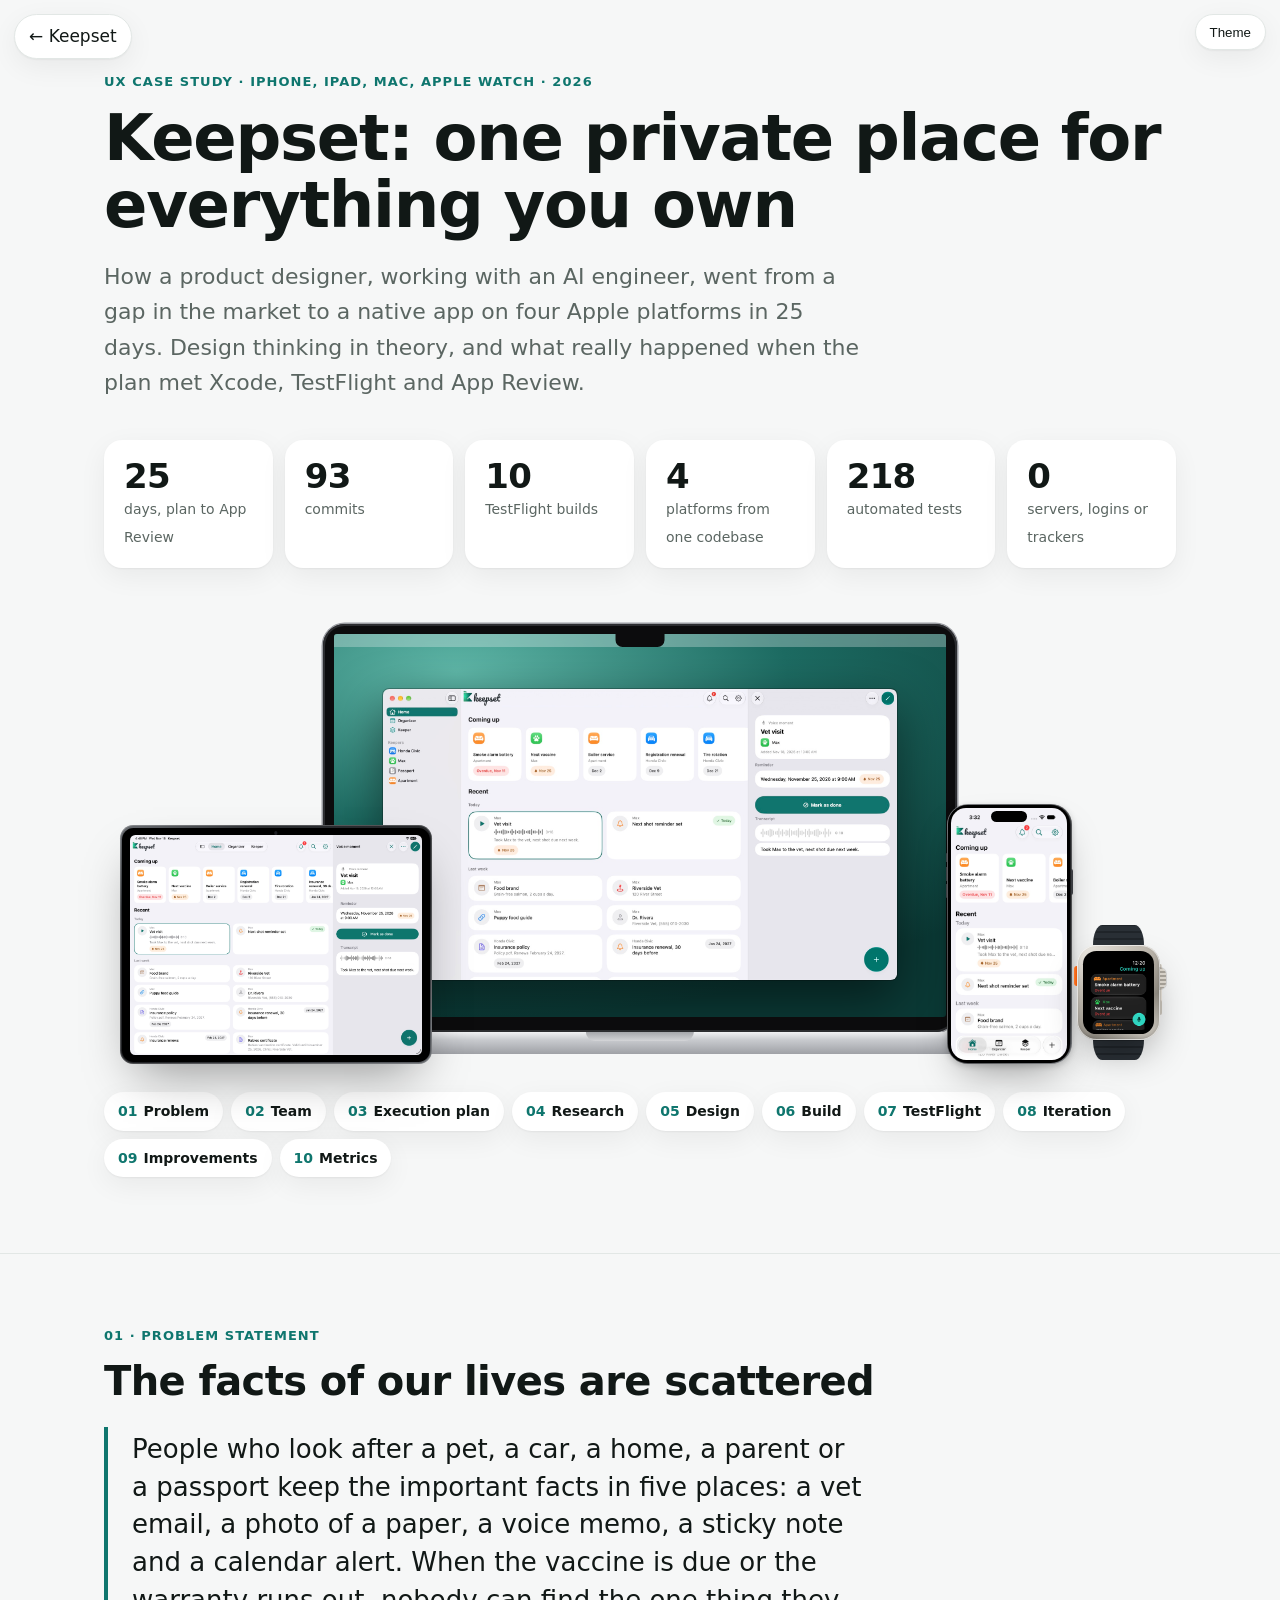
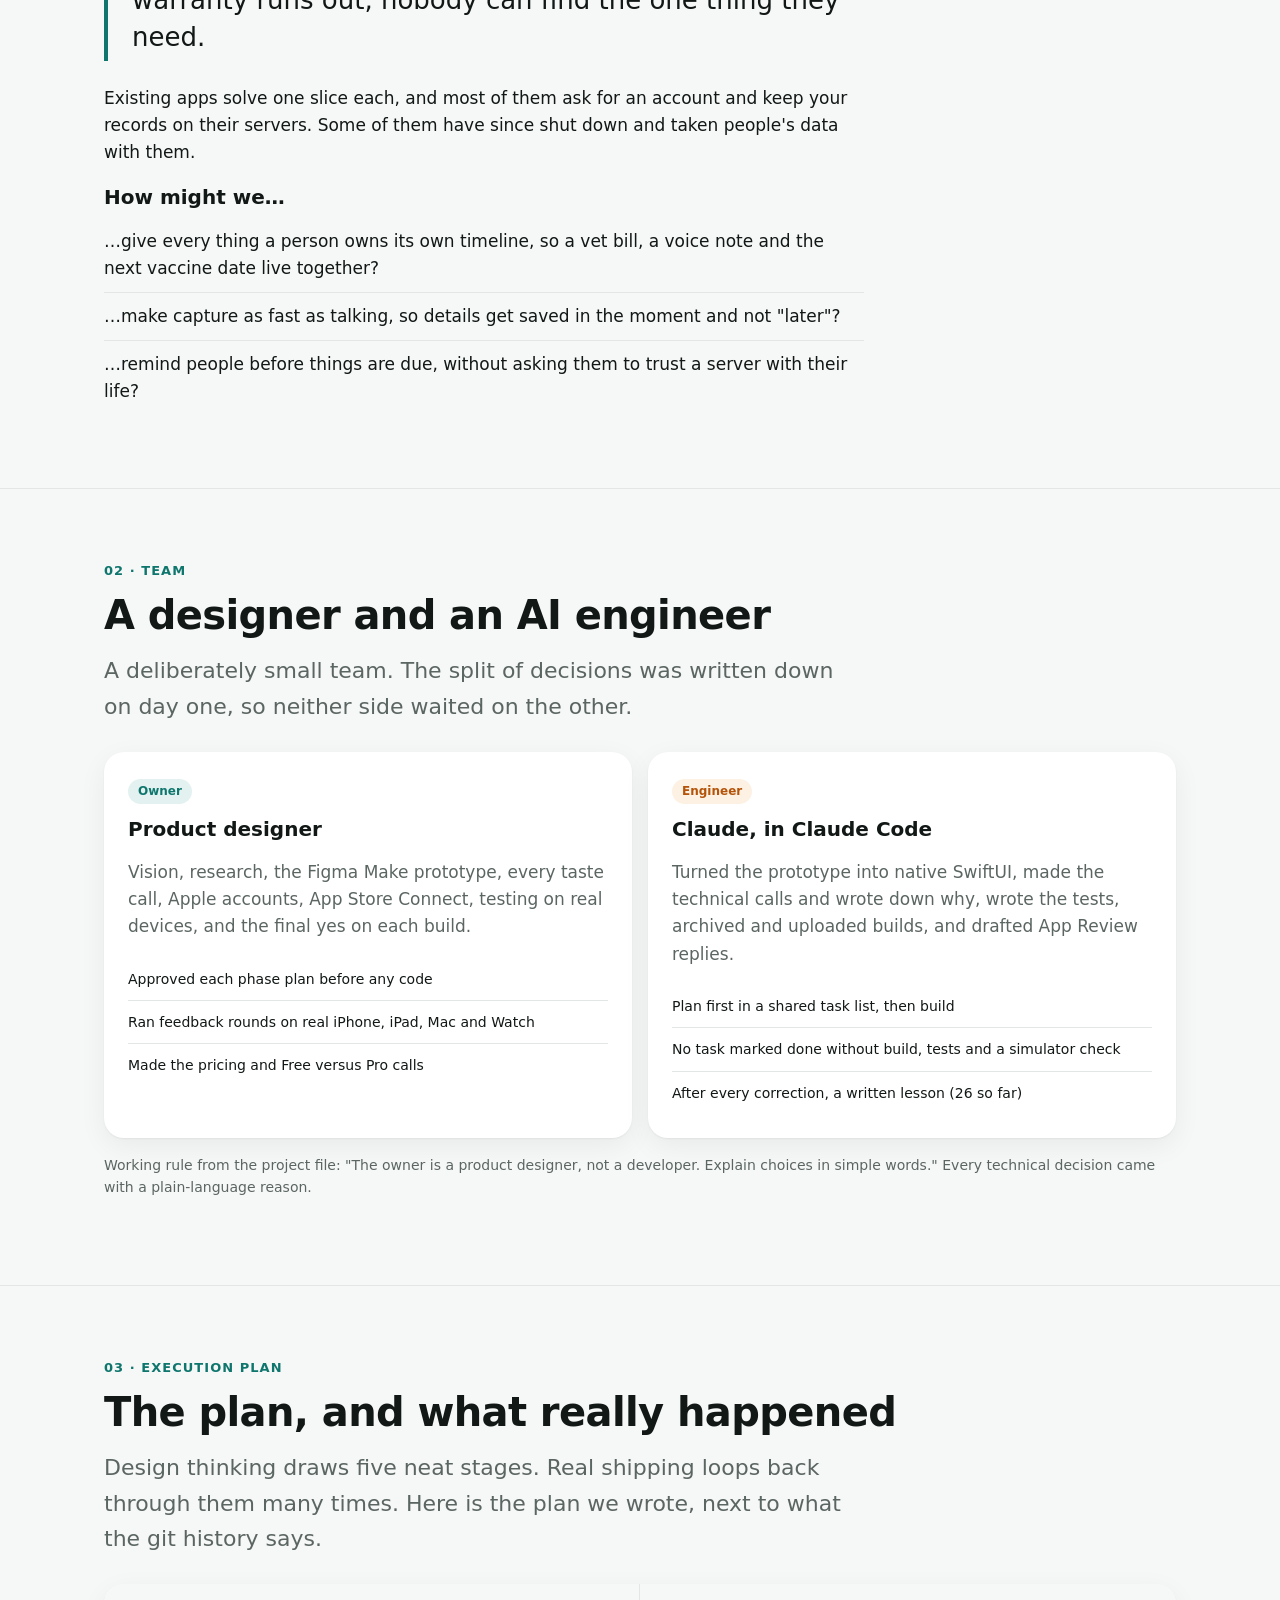
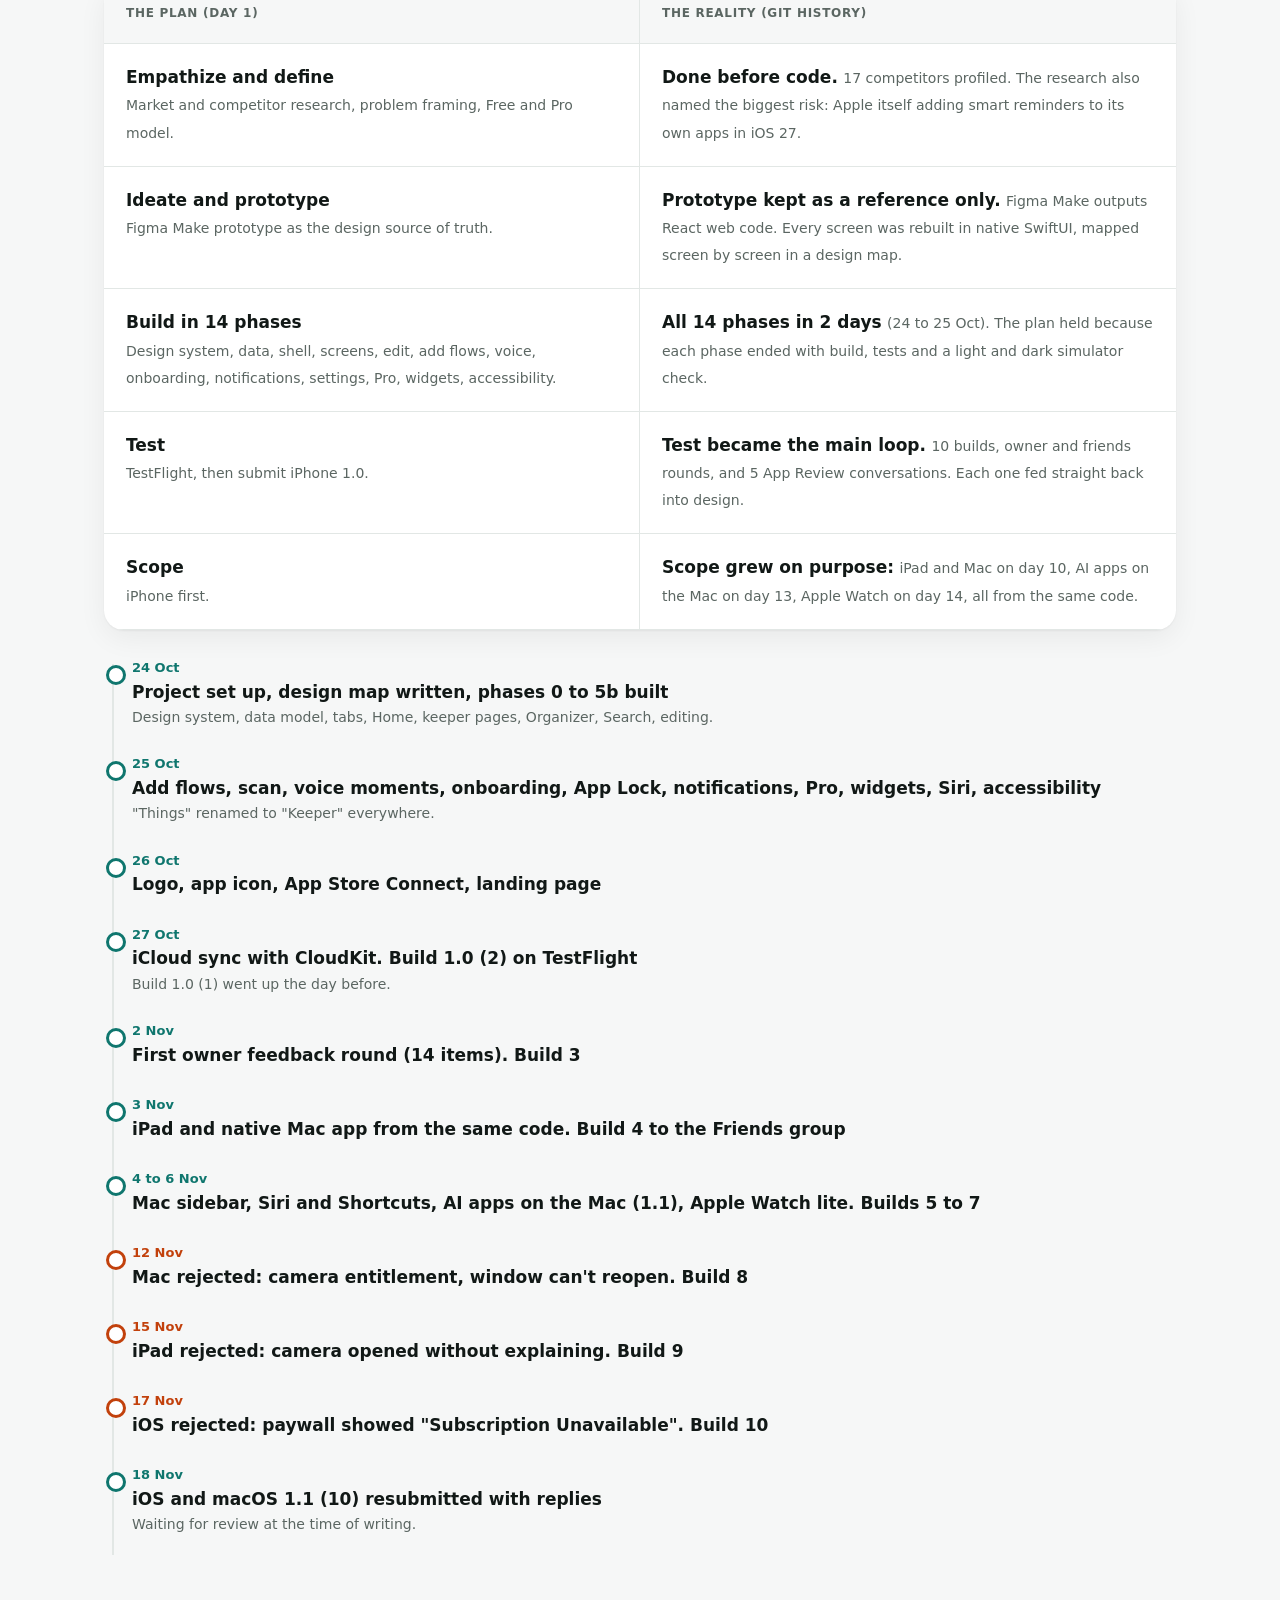
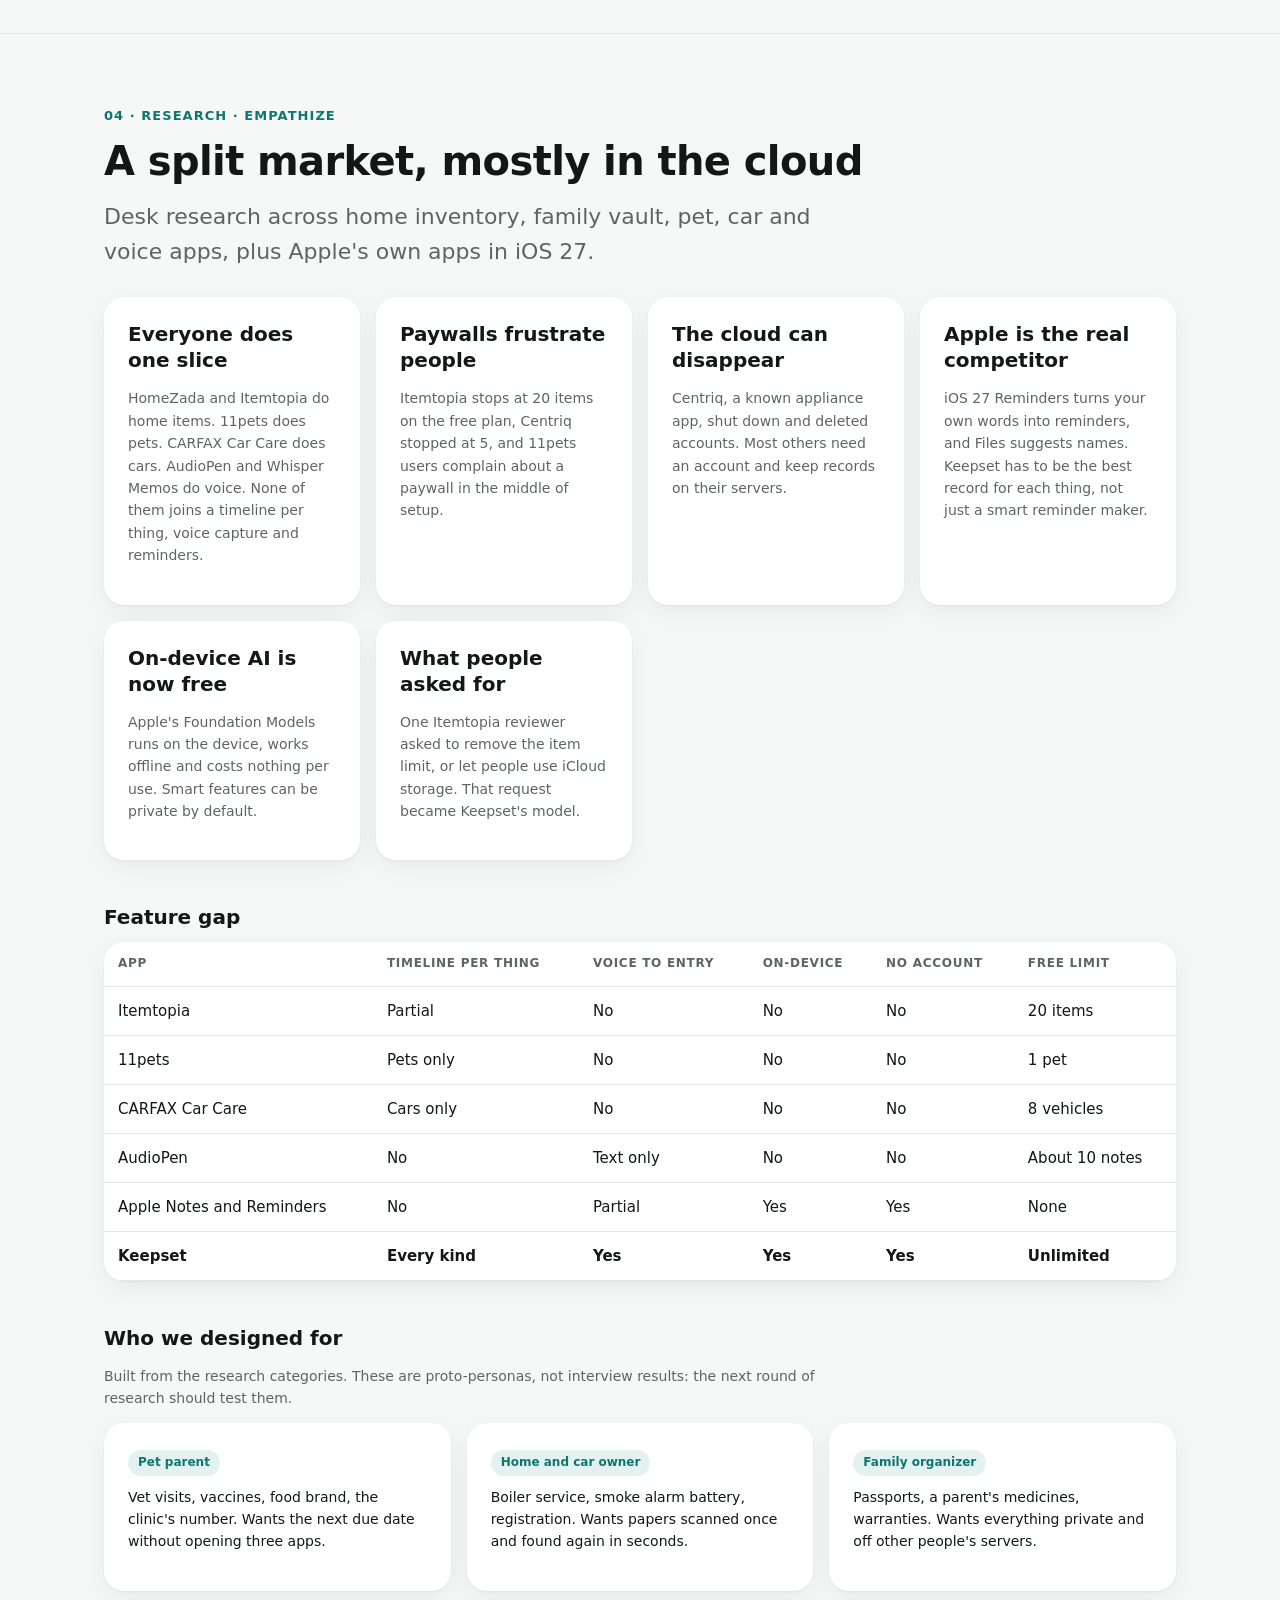
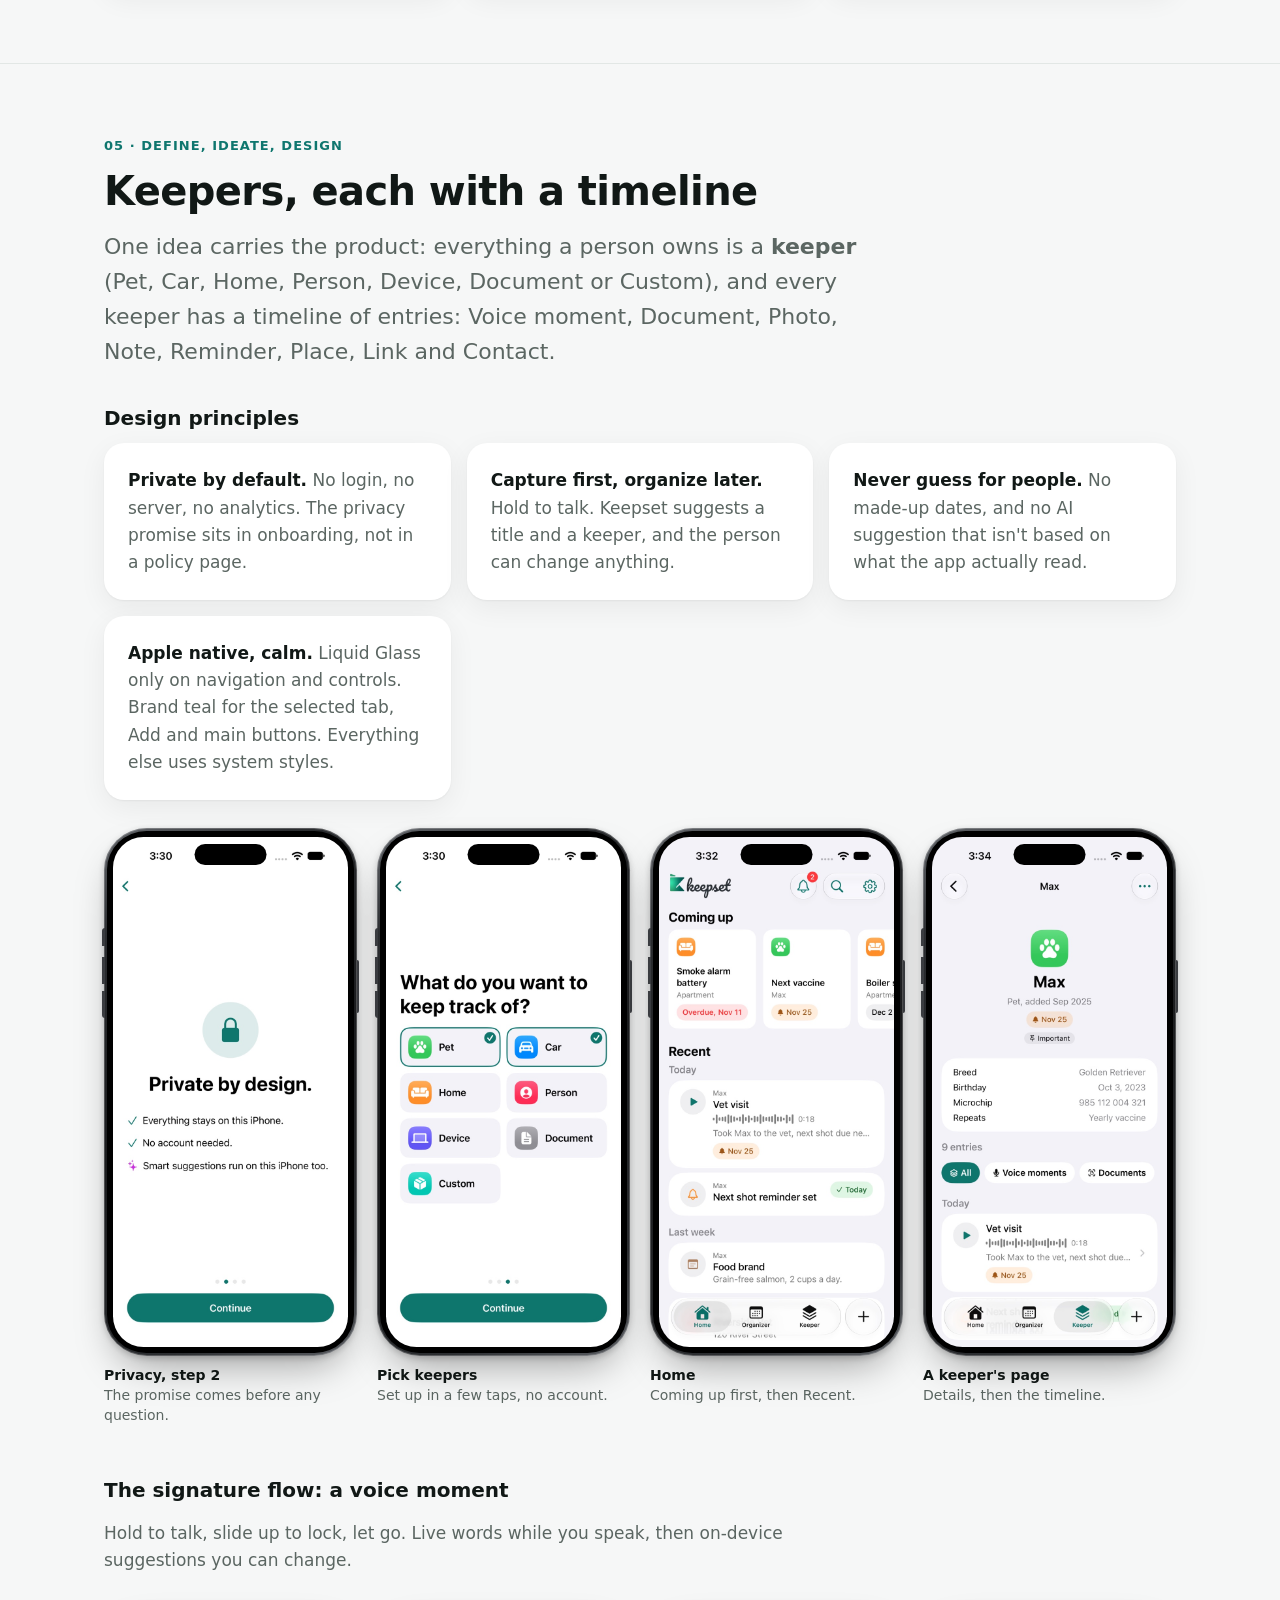
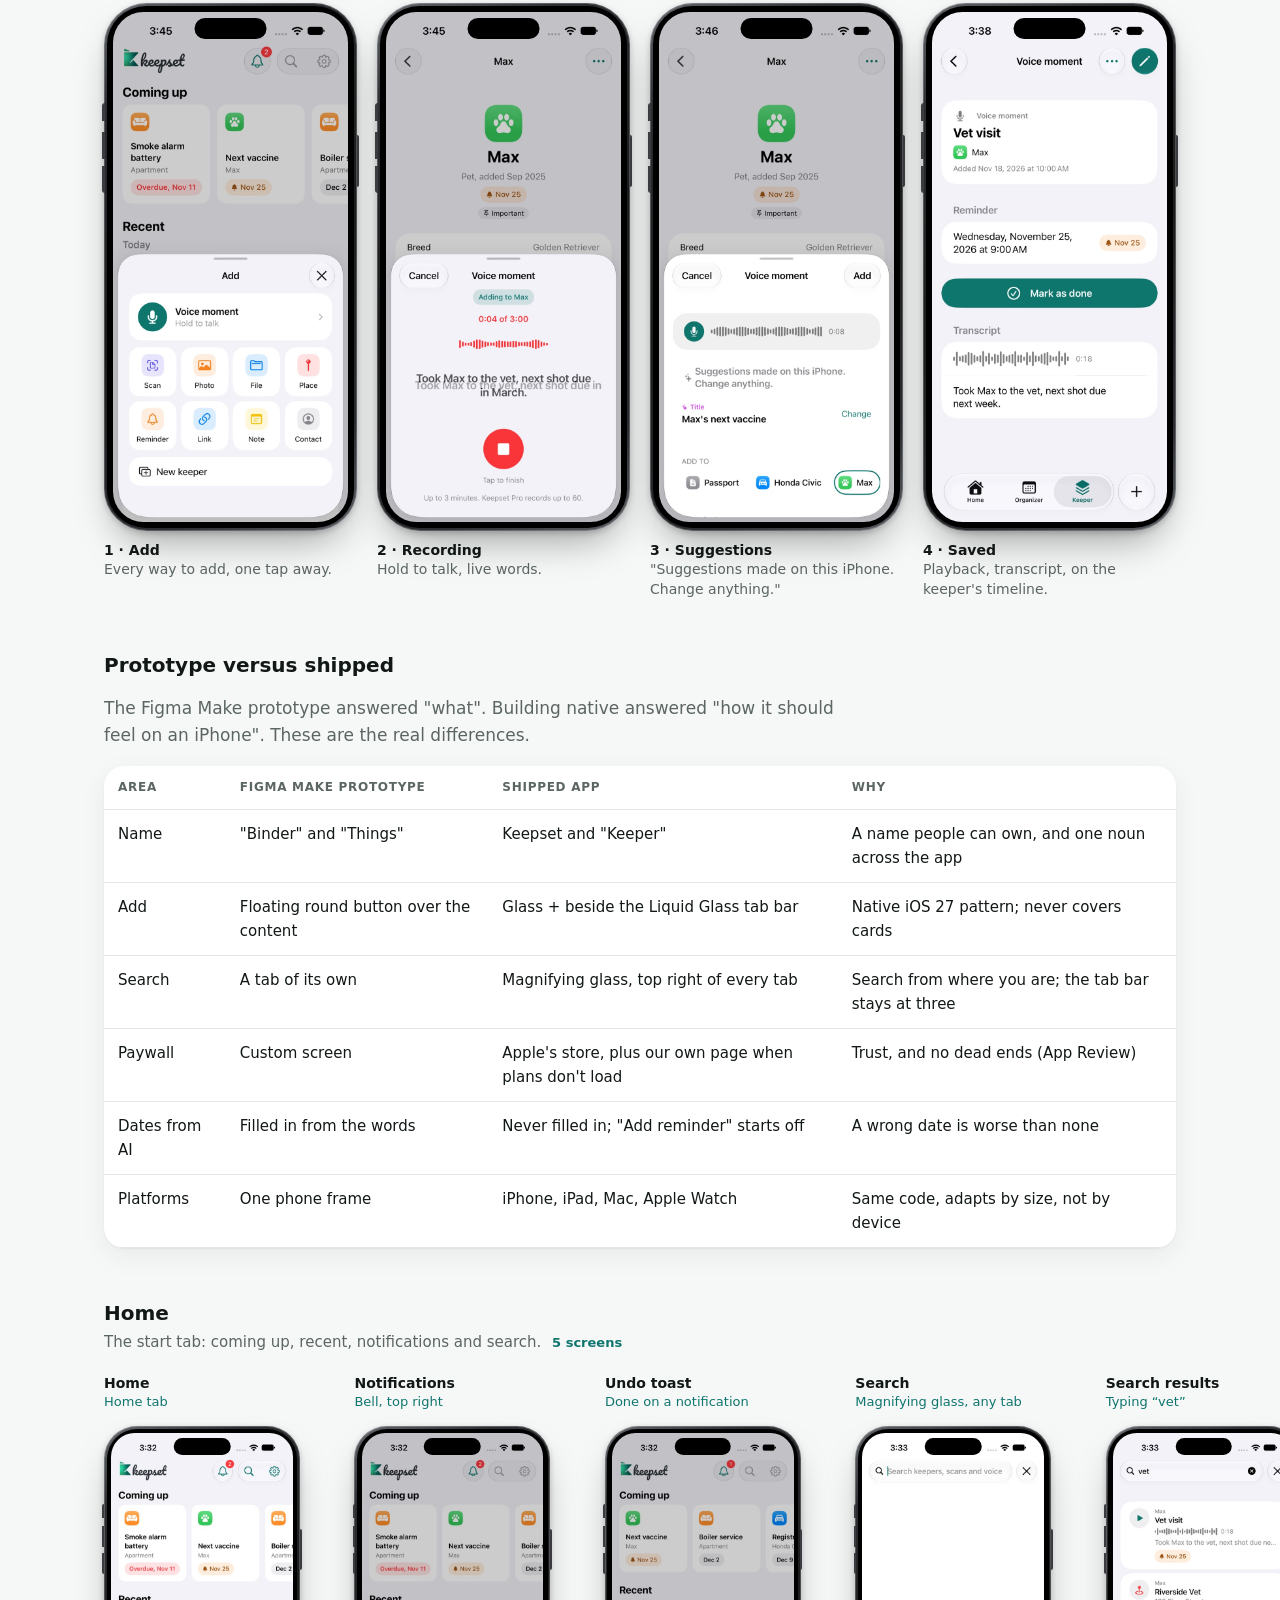
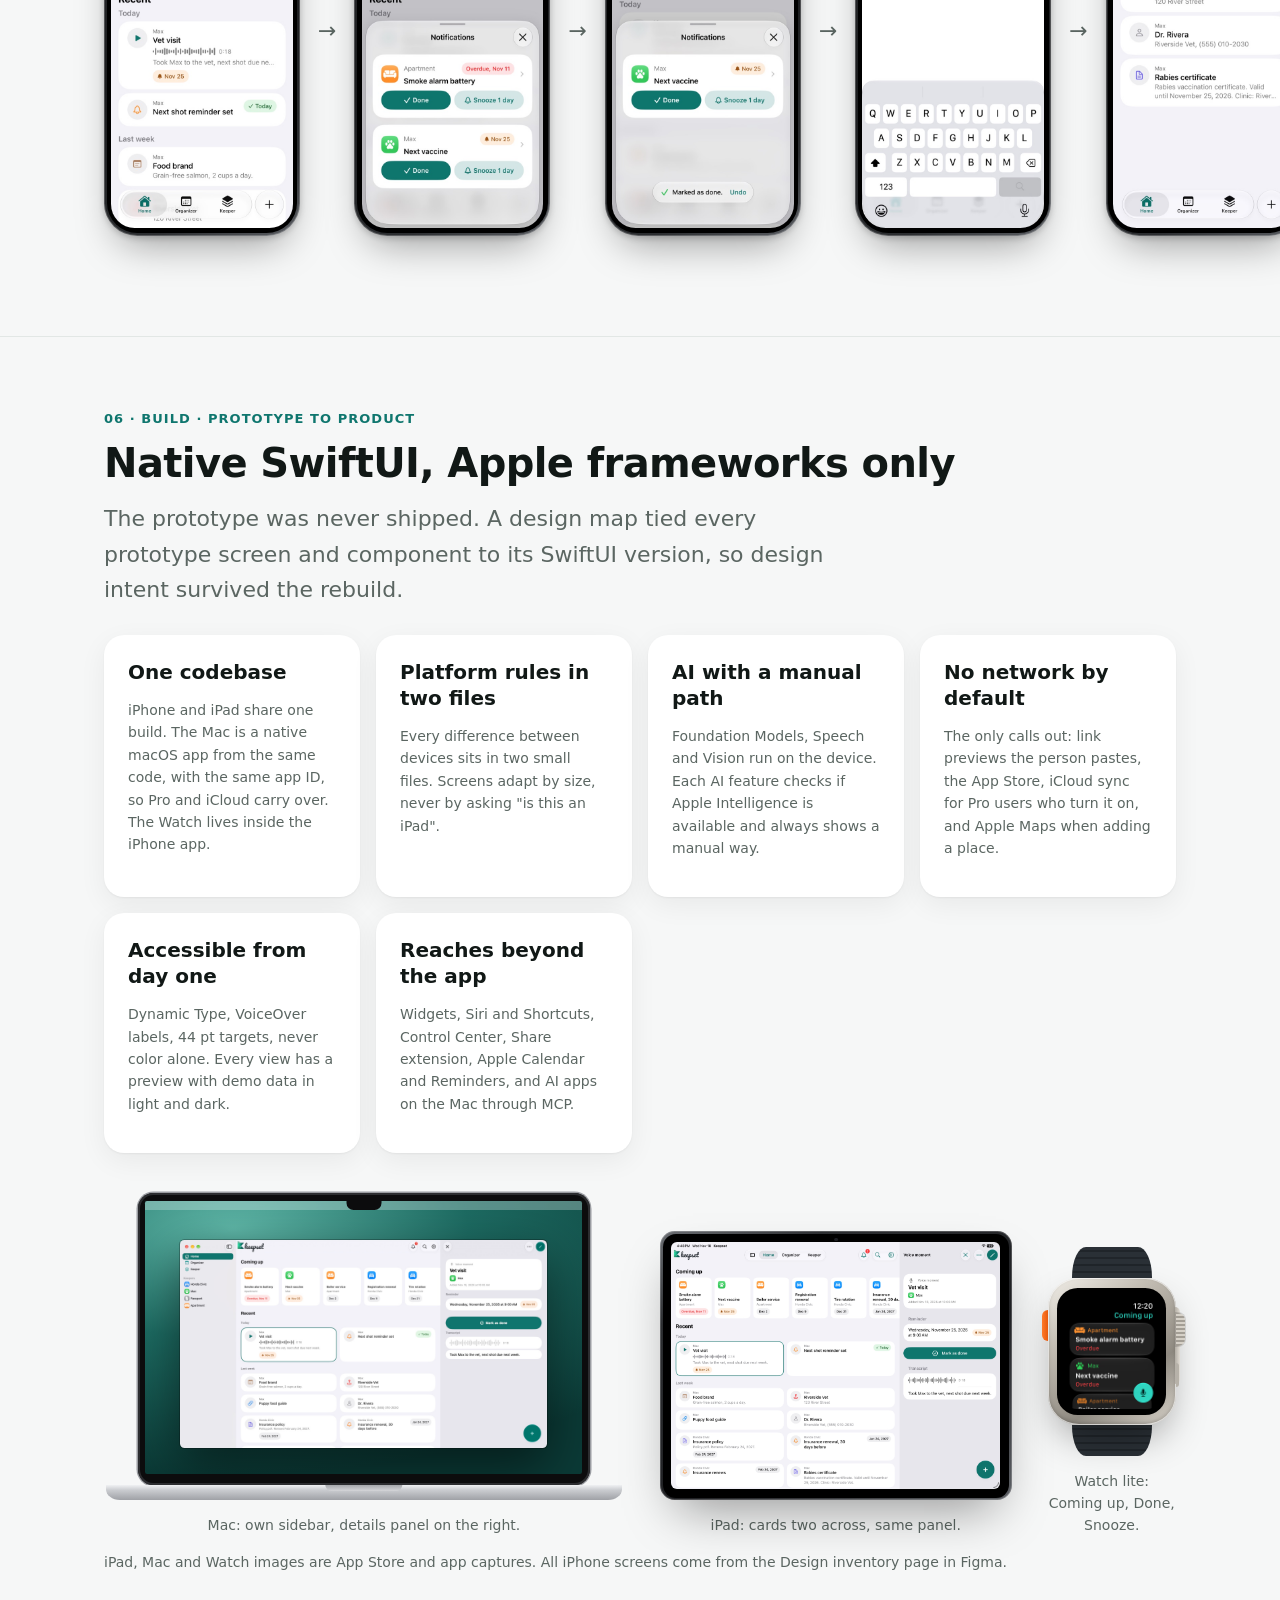
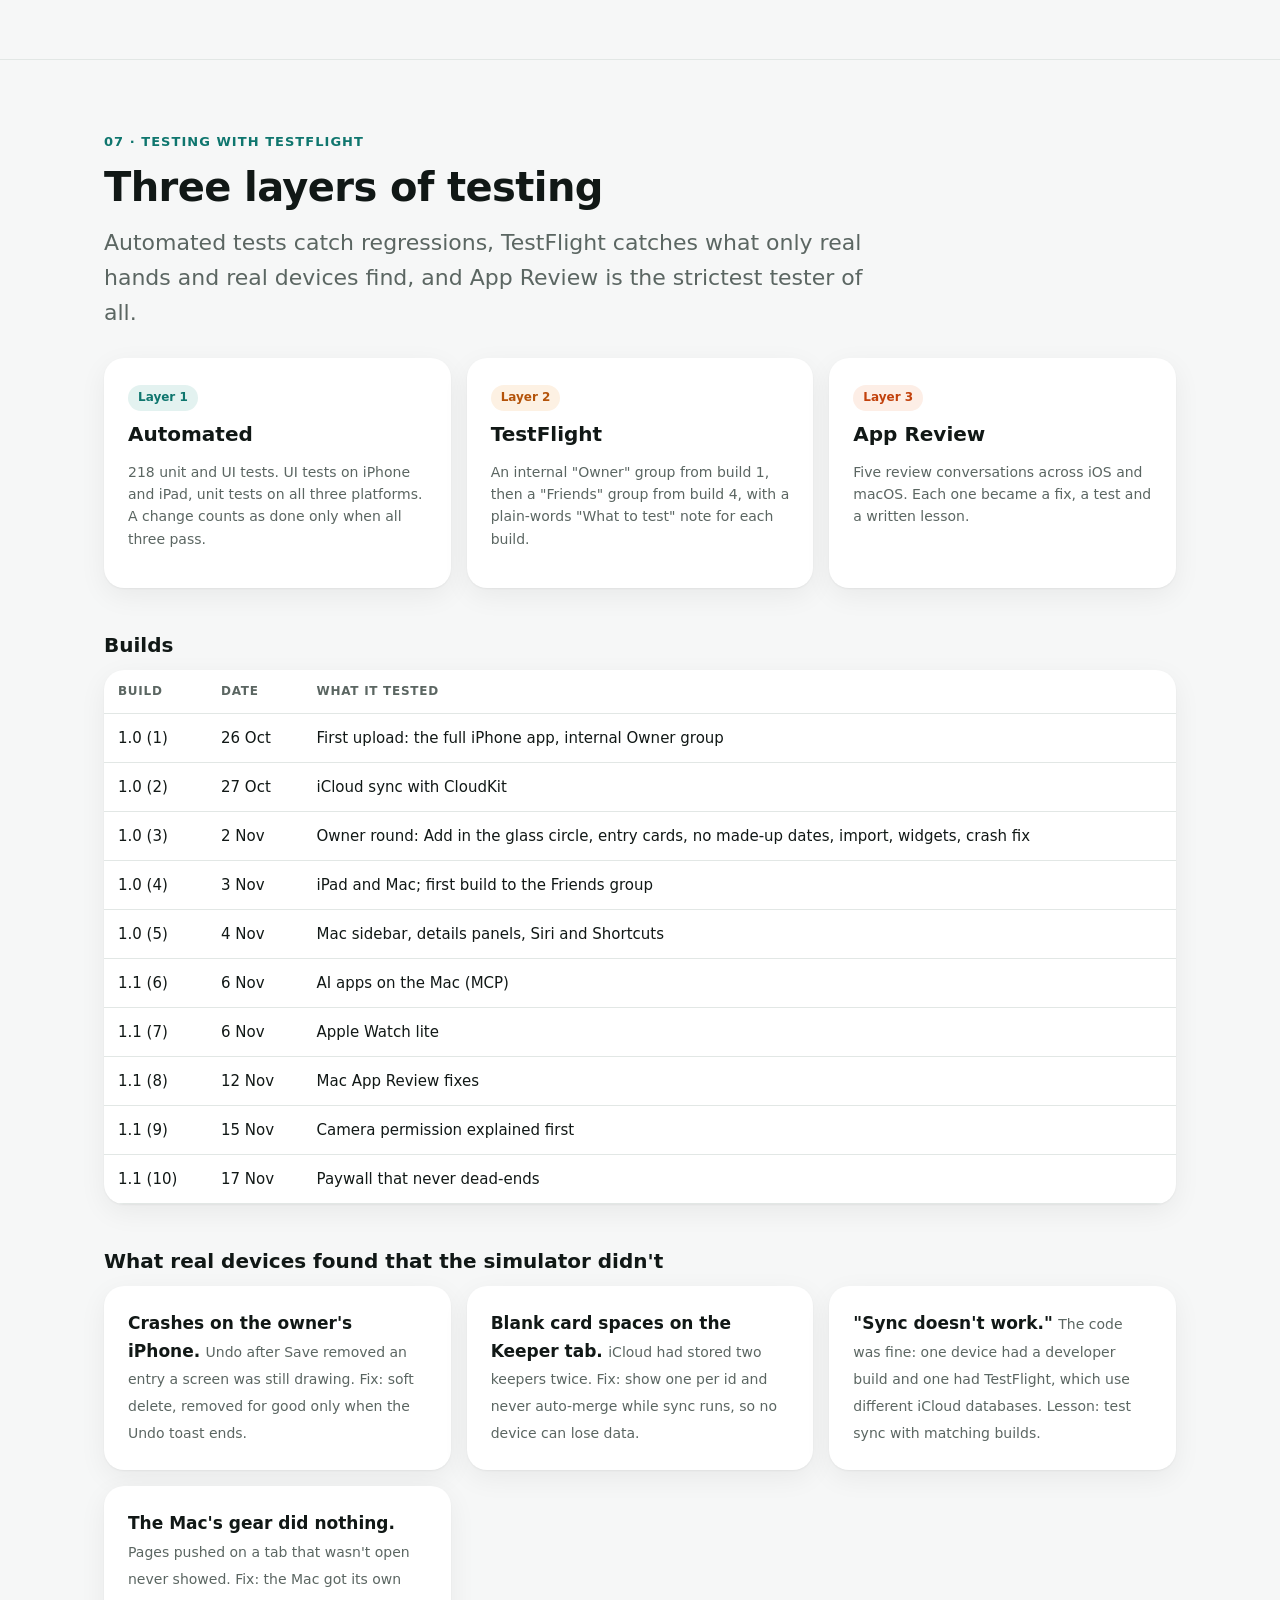
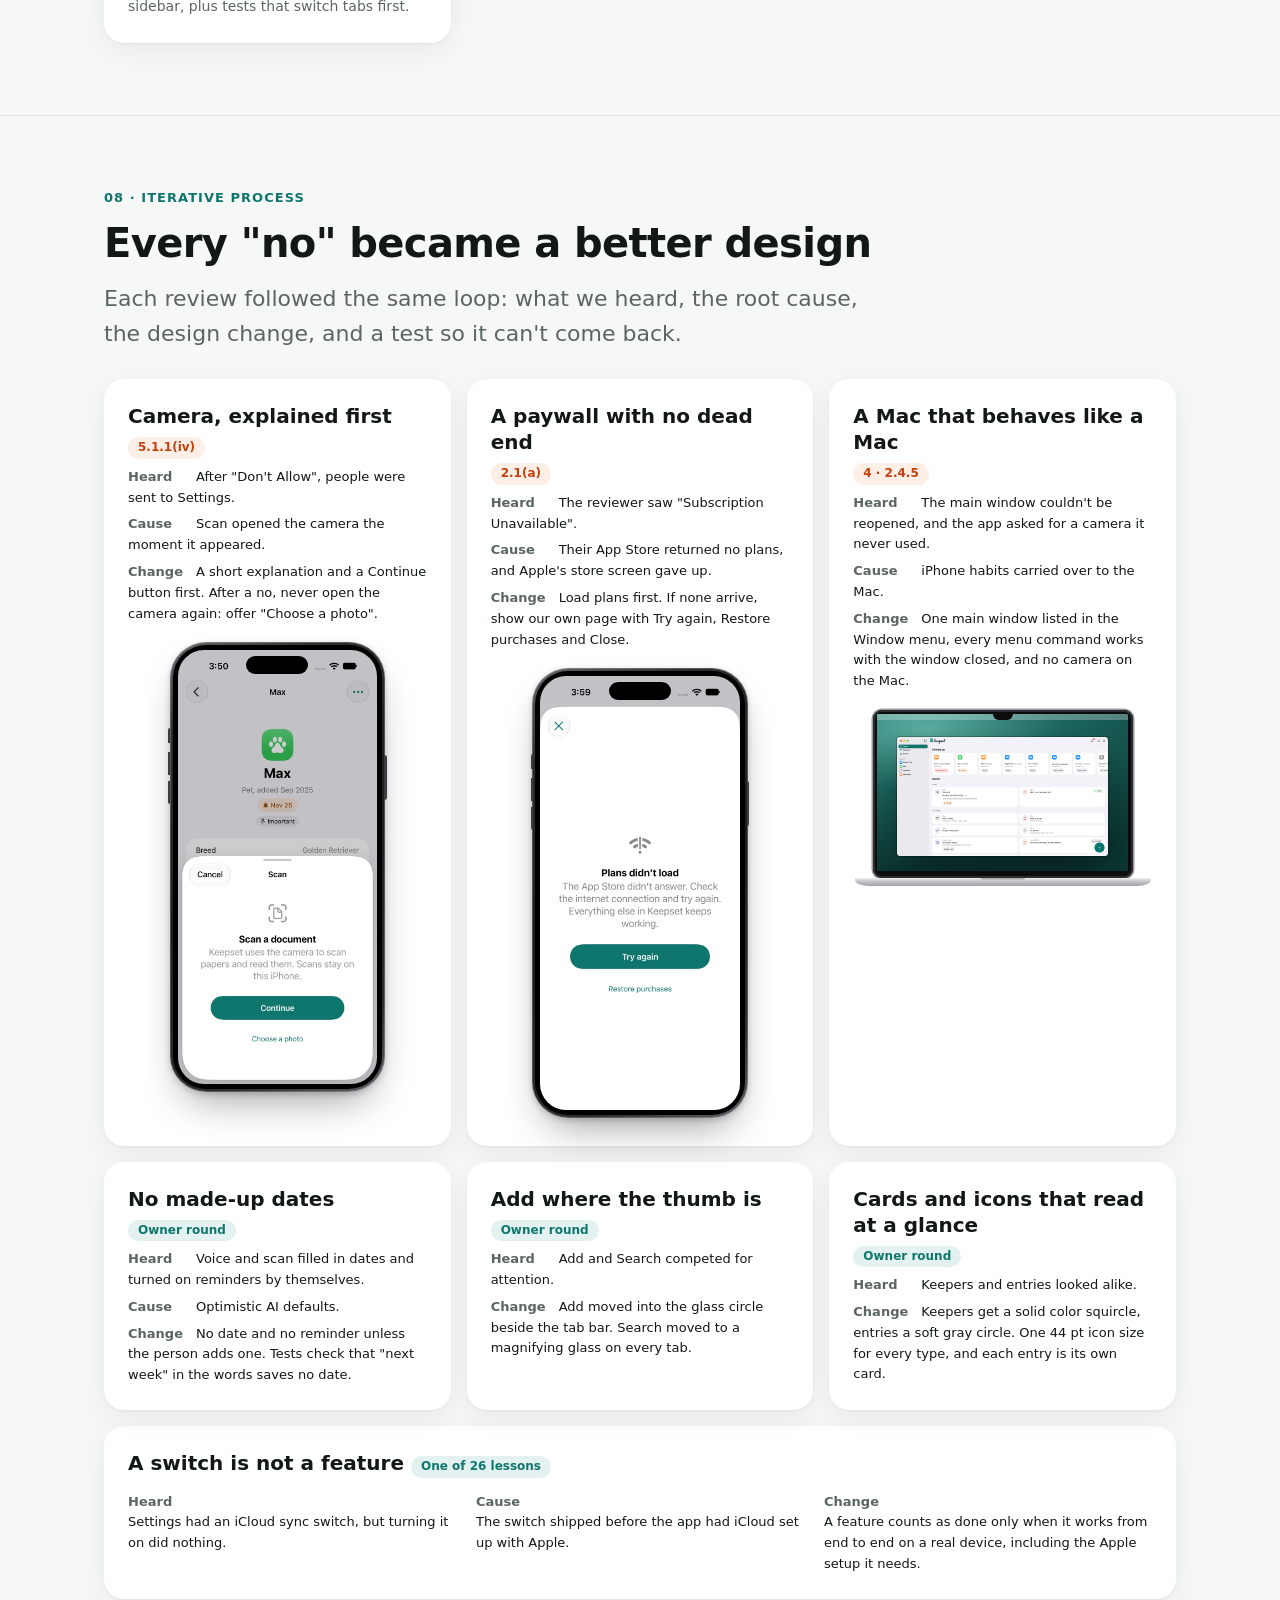
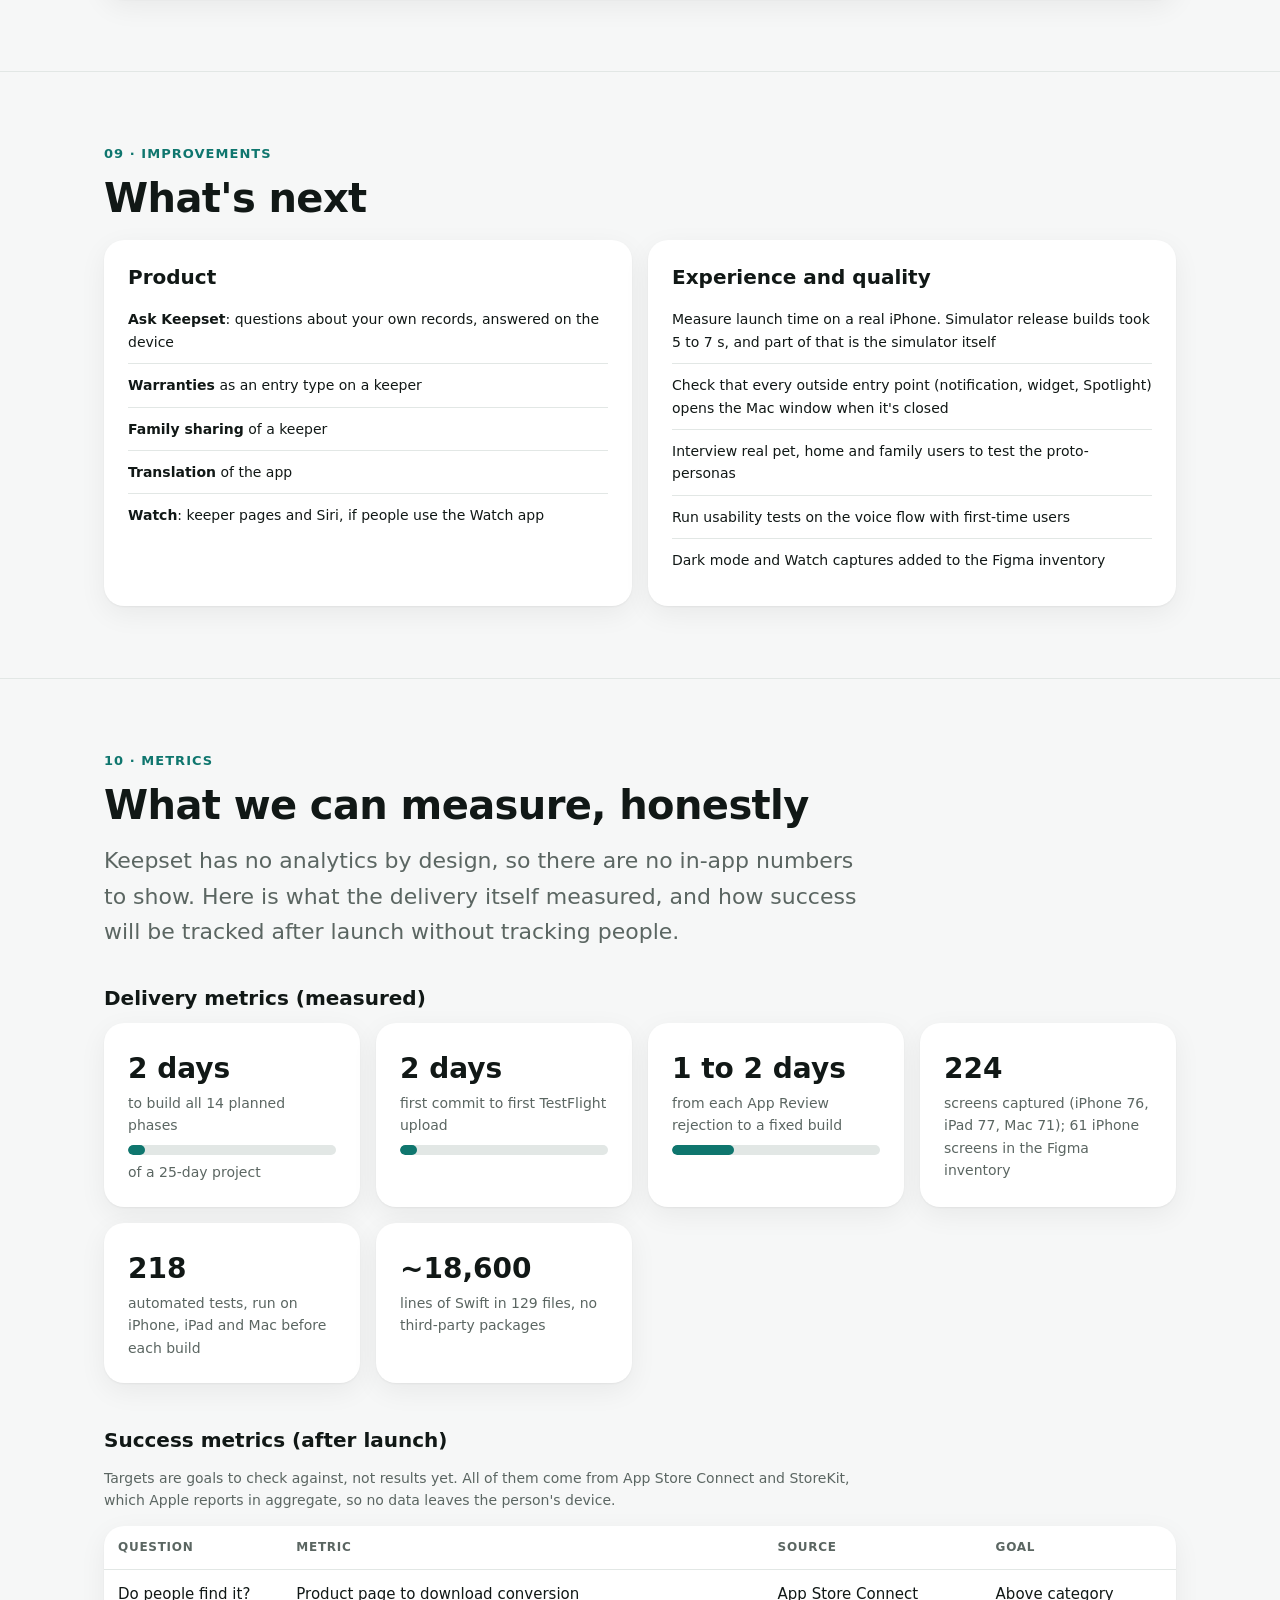
==== case-study/index.html @ 7169d343 "Add UX case study at /case-study Co-Authored-By: Claude Opus 5.5 <noreply@anthropic.com>" ====
<!doctype html>
<html lang="en">
<head>
<meta charset="utf-8">
<meta name="viewport" content="width=device-width, initial-scale=1">
<title>Keepset Case Study</title>
<meta name="description" content="UX case study: how Keepset went from a market gap to a native iPhone, iPad, Mac and Apple Watch app in 25 days, using design thinking and TestFlight iteration.">
<link rel="icon" href="/img/mark.svg" type="image/svg+xml">
<link rel="apple-touch-icon" href="/img/apple-touch-icon.png">
<link rel="canonical" href="https://keepsetapp.com/case-study/">
<meta property="og:title" content="Keepset: UX case study">
<meta property="og:description" content="From a gap in the market to a native app on iPhone, iPad, Mac and Apple Watch in 25 days.">
<meta property="og:url" content="https://keepsetapp.com/case-study/">
<meta property="og:type" content="article">
<style>
:root{
  --bg:#f6f7f7; --surface:#ffffff; --ink:#111816; --muted:#5b6662; --line:#e2e7e5;
  --brand:#0f766e; --brand-soft:#e3f2f0; --due:#b45309; --due-soft:#fdf1e3; --bad:#c2410c; --bad-soft:#fdeee6;
  --ai:#8e3fb8; --shadow:0 1px 2px rgba(0,0,0,.05),0 8px 28px rgba(0,0,0,.06);
}
@media (prefers-color-scheme:dark){:root:not([data-theme="light"]){
  --bg:#0d1110; --surface:#161c1b; --ink:#eef3f1; --muted:#9aa7a2; --line:#26302e;
  --brand:#2dd4bf; --brand-soft:#123532; --due:#fbbf24; --due-soft:#3a2c10; --bad:#fb923c; --bad-soft:#3a2010; --ai:#d08bf5;
  --shadow:0 1px 2px rgba(0,0,0,.4),0 8px 28px rgba(0,0,0,.35);
}}
:root[data-theme="dark"]{
  --bg:#0d1110; --surface:#161c1b; --ink:#eef3f1; --muted:#9aa7a2; --line:#26302e;
  --brand:#2dd4bf; --brand-soft:#123532; --due:#fbbf24; --due-soft:#3a2c10; --bad:#fb923c; --bad-soft:#3a2010; --ai:#d08bf5;
  --shadow:0 1px 2px rgba(0,0,0,.4),0 8px 28px rgba(0,0,0,.35);
}
*{box-sizing:border-box}
html{scroll-behavior:smooth;overflow-x:clip}
body{margin:0;background:var(--bg);color:var(--ink);font:17px/1.6 -apple-system,BlinkMacSystemFont,"SF Pro Text","Inter",system-ui,sans-serif;-webkit-font-smoothing:antialiased}
img{max-width:100%;display:block}
a{color:var(--brand)}
.wrap{max-width:1120px;margin:0 auto;padding:0 24px}
.narrow{max-width:760px}
header.hero{padding:72px 0 48px}
.eyebrow{font-size:13px;font-weight:600;letter-spacing:.08em;text-transform:uppercase;color:var(--brand);margin:0 0 12px}
h1{font-size:clamp(36px,6vw,64px);line-height:1.05;letter-spacing:-.02em;margin:0 0 20px;font-weight:700}
h2{font-size:clamp(28px,4vw,40px);line-height:1.1;letter-spacing:-.015em;margin:0 0 16px}
h3{font-size:20px;line-height:1.3;margin:0 0 8px}
.lede{font-size:clamp(18px,2.2vw,22px);color:var(--muted);max-width:760px;margin:0}
section{padding:72px 0;border-top:1px solid var(--line)}
.num{font-variant-numeric:tabular-nums}
.stats{display:grid;grid-template-columns:repeat(auto-fit,minmax(150px,1fr));gap:12px;margin-top:40px}
.stat{background:var(--surface);border-radius:18px;padding:18px 20px;box-shadow:var(--shadow)}
.stat b{display:block;font-size:34px;line-height:1.1;letter-spacing:-.02em}
.stat span{font-size:14px;color:var(--muted)}
.card{background:var(--surface);border-radius:20px;padding:24px;box-shadow:var(--shadow)}
.grid2{display:grid;grid-template-columns:repeat(auto-fit,minmax(300px,1fr));gap:16px}
.grid3{display:grid;grid-template-columns:repeat(auto-fit,minmax(240px,1fr));gap:16px}
.muted{color:var(--muted)}
.small{font-size:14px}
.pill{display:inline-block;font-size:12px;font-weight:600;padding:3px 10px;border-radius:999px;background:var(--brand-soft);color:var(--brand)}
.pill.due{background:var(--due-soft);color:var(--due)}
.pill.bad{background:var(--bad-soft);color:var(--bad)}
.problem{font-size:clamp(20px,2.6vw,26px);line-height:1.45;border-left:4px solid var(--brand);padding:4px 0 4px 24px;margin:24px 0}
ul.clean{list-style:none;padding:0;margin:0}
ul.clean li{padding:10px 0;border-bottom:1px solid var(--line)}
ul.clean li:last-child{border-bottom:0}
.phases{display:flex;gap:8px;flex-wrap:wrap;margin:28px 0}
.phases a{text-decoration:none;font-size:14px;font-weight:600;padding:8px 14px;border-radius:999px;background:var(--surface);color:var(--ink);box-shadow:var(--shadow)}
.phases a span{color:var(--brand);margin-right:6px}
table{width:100%;border-collapse:collapse;font-size:15px}
th,td{text-align:left;vertical-align:top;padding:12px 14px;border-bottom:1px solid var(--line)}
th{font-size:12px;letter-spacing:.06em;text-transform:uppercase;color:var(--muted);font-weight:600}
.tablebox{background:var(--surface);border-radius:20px;box-shadow:var(--shadow);overflow-x:auto}
.phones{display:grid;grid-template-columns:repeat(auto-fit,minmax(170px,1fr));gap:20px;margin-top:28px}
.phone figure,.phone{margin:0}
.phone figcaption{font-size:14px;color:var(--muted);margin-top:10px;line-height:1.4}
.phone figcaption b{color:var(--ink);display:block}
.flow{margin:28px 0 0}
.flow .scroller{overflow-x:auto;background:#fff;border-radius:20px;box-shadow:var(--shadow);border:1px solid var(--line)}
.flow img{max-width:none;height:440px;width:auto}
.flow figcaption{font-size:14px;color:var(--muted);margin-top:10px}
.compare{display:grid;grid-template-columns:1fr 1fr;gap:0;background:var(--surface);border-radius:20px;box-shadow:var(--shadow);overflow:hidden}
.compare>div{padding:20px 22px;border-bottom:1px solid var(--line)}
.compare>div:nth-child(odd){border-right:1px solid var(--line)}
.compare .h{font-size:12px;letter-spacing:.06em;text-transform:uppercase;color:var(--muted);font-weight:600;background:var(--bg)}
.timeline{position:relative;margin:28px 0 0;padding-left:28px}
.timeline:before{content:"";position:absolute;left:8px;top:6px;bottom:6px;width:2px;background:var(--line)}
.tl{position:relative;padding:0 0 26px}
.tl:before{content:"";position:absolute;left:-26px;top:7px;width:14px;height:14px;border-radius:50%;background:var(--surface);border:3px solid var(--brand)}
.tl .d{font-size:13px;font-weight:600;color:var(--brand)}
.tl.r:before{border-color:var(--bad)}
.tl.r .d{color:var(--bad)}
.loop{display:grid;grid-template-columns:repeat(3,minmax(0,1fr));gap:16px;margin-top:28px}
@media (max-width:980px){.loop{grid-template-columns:repeat(2,minmax(0,1fr))}}
@media (max-width:640px){.loop{grid-template-columns:1fr}}
.loop .card h3{display:flex;gap:8px;align-items:center;flex-wrap:wrap}
.step{font-size:13px;margin:6px 0 0}
.step b{display:inline-block;min-width:68px;color:var(--muted);font-weight:600}
.wide img{border-radius:18px;box-shadow:var(--shadow);border:1px solid var(--line)}
.wide figcaption{font-size:14px;color:var(--muted);margin-top:10px}
.platforms{display:grid;grid-template-columns:1.7fr 1.15fr .42fr;gap:36px;align-items:end;margin-top:40px}
.platforms figure{margin:0}
.platforms figcaption{font-size:14px;color:var(--muted);margin-top:14px;text-align:center}
.bar{height:10px;border-radius:999px;background:var(--line);overflow:hidden;margin-top:8px}
.bar i{display:block;height:100%;background:var(--brand);border-radius:999px}
.quote{font-size:19px;line-height:1.5;margin:0}

/* Device frames */
.iphone{position:relative;padding:1.3%;border-radius:17%/8%;background:linear-gradient(150deg,#64676c 0%,#2b2d30 16%,#1b1c1e 50%,#2b2d30 84%,#5c5f64 100%);box-shadow:inset 0 0 0 1px rgba(255,255,255,.22),0 20px 40px -14px rgba(0,0,0,.4),0 2px 6px rgba(0,0,0,.18)}
.iphone::before{content:"";position:absolute;right:-.8%;top:25%;width:1%;height:10%;border-radius:0 3px 3px 0;background:#3a3c40}
.iphone::after{content:"";position:absolute;left:-.8%;top:19%;width:1%;height:17%;border-radius:3px 0 0 3px;background:linear-gradient(#3a3c40 0 20%,transparent 20% 32%,#3a3c40 32% 62%,transparent 62% 70%,#3a3c40 70%)}
.iphone .screen{position:relative;background:#000;padding:2.4%;border-radius:16%/7.4%}
.iphone .screen img{width:100%;border-radius:13%/6.05%;background:#fff}
.iphone .screen::after{content:"";position:absolute;top:2.35%;left:50%;transform:translateX(-50%);width:29.6%;height:4.1%;border-radius:999px;background:#000}
.ipad{position:relative;padding:.8%;border-radius:4.2%/5.6%;background:linear-gradient(150deg,#6b6e73,#2c2e31 20%,#1f2023 60%,#5d6065);box-shadow:inset 0 0 0 1px rgba(255,255,255,.2),0 24px 48px -16px rgba(0,0,0,.4)}
.ipad .screen{position:relative;background:#000;padding:2.4%;border-radius:3.75%/5%}
.ipad .screen img{width:100%;border-radius:1.8%/2.4%}
.ipad .screen::after{content:"";position:absolute;top:1.4%;left:50%;width:1.1%;aspect-ratio:1;transform:translateX(-50%);border-radius:50%;background:#1c1d22}
.macbook{position:relative;padding:0 6.5%}
.macbook .lid{position:relative;background:#0c0c0d;border-radius:3.4%/5.4%;padding:1.7% 1.7% 2.4%;box-shadow:inset 0 0 0 2px #2c2d30,0 0 0 1.5px #9a9ca1}
.macbook .lid .screen{position:relative;aspect-ratio:16/10;overflow:hidden;border-radius:.5%/.8%;background:#000}
.macbook .lid .screen>img{width:100%;height:100%;object-fit:cover}
.macbook .lid .screen::before{content:"";position:absolute;z-index:2;top:0;left:50%;transform:translateX(-50%);width:8%;height:3.3%;border-radius:0 0 7px 7px;background:#0c0c0d}
.macbook .base{position:relative;margin:0 -7%;aspect-ratio:100/3;border-radius:0 0 14px 14px/0 0 70% 70%;background:linear-gradient(#f0f1f3 0,#c9cbcf 35%,#9fa1a6 100%);box-shadow:0 22px 34px -18px rgba(0,0,0,.45)}
.macbook .base::before{content:"";position:absolute;left:50%;top:0;transform:translateX(-50%);width:15%;height:42%;border-radius:0 0 10px 10px;background:linear-gradient(#a5a7ab,#d4d5d8)}
.macbook .lid .screen.desktop{display:flex;align-items:center;justify-content:center;background:radial-gradient(120% 90% at 20% 10%,#5fb7a8 0,#1d6b62 45%,#0b3a36 100%)}
.desktop::after{content:"";position:absolute;top:0;left:0;right:0;height:3.3%;background:rgba(255,255,255,.28);backdrop-filter:blur(8px)}
.desktop>img{width:84%!important;height:auto!important;margin-top:3%;border-radius:1.2%/2%;box-shadow:0 18px 50px rgba(0,0,0,.5),0 0 0 1px rgba(0,0,0,.25)}
.ultra{position:relative;max-width:100%}
.ultra .band{width:62%;margin:0 auto;aspect-ratio:2.6/1;background:repeating-linear-gradient(0deg,#2a3036 0 5px,#20252a 5px 7px)}
.ultra .band.top{border-radius:14px 14px 0 0/30px 30px 0 0}
.ultra .band.bottom{border-radius:0 0 14px 14px/0 0 30px 30px}
.ultra .case{position:relative;padding:7.5%;border-radius:24%/20%;background:linear-gradient(145deg,#f1eee8,#c4beb4 30%,#8f8a81 68%,#d9d4cb);box-shadow:inset 0 0 0 1px rgba(255,255,255,.65),inset 0 -2px 4px rgba(0,0,0,.25),0 18px 40px -12px rgba(0,0,0,.45)}
.ultra .case::before{content:"";position:absolute;left:-4%;top:22%;width:4%;height:21%;border-radius:7px 0 0 7px;background:linear-gradient(90deg,#ff7a2a,#e85a0c)}
.ultra .case::after{content:"";position:absolute;right:-7%;top:24%;width:7%;height:22%;border-radius:0 7px 7px 0;background:repeating-linear-gradient(0deg,#a39e95 0 2px,#d6d1c8 2px 4px);box-shadow:0 0 0 1px rgba(0,0,0,.12)}
.ultra .screen{background:#000;padding:6%;border-radius:19%/16%}
.ultra .screen img{width:100%;border-radius:13%/11%}
.ultra .crownguard{position:absolute;right:-3%;top:20%;width:3.5%;height:52%;border-radius:0 10px 10px 0;background:linear-gradient(90deg,#b2ada4,#e2ddd5)}
.ultra .sidebtn{position:absolute;right:-2.5%;top:58%;width:2.5%;height:16%;border-radius:0 6px 6px 0;background:#b7b2a9}
/* Hero lineup */
.lineup{position:relative;max-width:1040px;margin:56px auto 0;padding-bottom:1%}
.lineup .l-mac{width:70%;margin:0 auto}
.lineup .l-ipad{position:absolute;left:0;bottom:0;width:30%}
.lineup .l-iphone{position:absolute;right:8.5%;bottom:0;width:12%}
.lineup .l-watch{position:absolute;right:0;bottom:1%;width:8%}
/* Flows */
.flowrow{margin-top:44px}
.flowhead h3{margin:0}
.flowhead p{margin:4px 0 0;color:var(--muted);font-size:15px}
.flowhead .count{color:var(--brand);font-weight:600;font-size:13px;margin-left:6px;white-space:nowrap}
.flowtrack{display:flex;align-items:flex-start;gap:18px;overflow-x:auto;scroll-snap-type:x proximity;--bleed:max(24px,calc((100vw - 1120px) / 2 + 24px));margin-inline:calc(-1 * var(--bleed));padding:20px var(--bleed) 64px;scroll-padding-inline:var(--bleed);margin-bottom:-36px;scrollbar-width:thin;scrollbar-color:var(--line) transparent}
.flowtrack:focus-visible{outline:2px solid var(--brand);outline-offset:-2px;border-radius:12px}
.fstep{margin:0;flex:0 0 196px;scroll-snap-align:start}
.fstep figcaption{font-size:13px;line-height:1.35;min-height:40px;margin-bottom:12px}
.fstep figcaption b{display:block;font-size:14px;color:var(--ink)}
.fstep figcaption span{color:var(--brand)}
.farrow{flex:0 0 auto;align-self:center;margin-top:52px;color:var(--muted);font-size:22px}
.cardshot{width:72%;margin:18px auto 4px}
.cardshot.mac{width:100%}
.lesson{margin-top:16px}
.lesson .steps{display:grid;grid-template-columns:repeat(3,minmax(0,1fr));gap:20px;margin-top:6px}
.lesson .steps .step b{display:block;min-width:0}
@media (max-width:760px){
  .fstep{flex-basis:150px}
  .flowtrack{--bleed:16px}
  .lesson .steps{grid-template-columns:1fr;gap:4px}
  .platforms{grid-template-columns:1fr 1fr}
  .platforms figure:first-child{grid-column:1/-1}
}
footer{padding:48px 0 80px;border-top:1px solid var(--line);color:var(--muted);font-size:14px}
.homelink{position:fixed;top:14px;left:14px;z-index:5;border:1px solid var(--line);background:var(--surface);color:var(--ink);border-radius:999px;padding:8px 14px;font:600 13px/1.4 inherit;text-decoration:none;box-shadow:var(--shadow);min-height:36px}
.toggle{position:fixed;top:14px;right:14px;z-index:5;border:1px solid var(--line);background:var(--surface);color:var(--ink);border-radius:999px;padding:8px 14px;font:600 13px/1 inherit;cursor:pointer;box-shadow:var(--shadow);min-height:36px}
@media (max-width:760px){
  .wrap{padding:0 16px}
  section{padding:52px 0}
  header.hero{padding:56px 0 32px}
  .compare{grid-template-columns:1fr}
  .compare>div:nth-child(odd){border-right:0}
  .compare .h:nth-child(2){display:none}
  .compare>div:not(.h)::before{display:block;font-size:11px;letter-spacing:.06em;text-transform:uppercase;font-weight:600;margin-bottom:4px;color:var(--muted)}
  .compare>div:not(.h):nth-child(odd)::before{content:"Plan"}
  .compare>div:not(.h):nth-child(even)::before{content:"Reality";color:var(--brand)}
  .compare .h:first-child{display:none}
  .platforms{grid-template-columns:1fr}
  .flow img{height:300px}
  .phones{grid-template-columns:repeat(2,1fr);gap:14px}
}
</style>
</head>
<body>
<a class="homelink" href="https://keepsetapp.com/">← Keepset</a>
<button class="toggle" id="themeToggle" aria-label="Switch light or dark">Theme</button>

<header class="hero">
  <div class="wrap">
    <p class="eyebrow">UX case study · iPhone, iPad, Mac, Apple Watch · 2026</p>
    <h1>Keepset: one private place for everything you own</h1>
    <p class="lede">How a product designer, working with an AI engineer, went from a gap in the market to a native app on four Apple platforms in 25 days. Design thinking in theory, and what really happened when the plan met Xcode, TestFlight and App Review.</p>
    <div class="stats num">
      <div class="stat"><b>25</b><span>days, plan to App Review</span></div>
      <div class="stat"><b>93</b><span>commits</span></div>
      <div class="stat"><b>10</b><span>TestFlight builds</span></div>
      <div class="stat"><b>4</b><span>platforms from one codebase</span></div>
      <div class="stat"><b>218</b><span>automated tests</span></div>
      <div class="stat"><b>0</b><span>servers, logins or trackers</span></div>
    </div>
    <div class="lineup" aria-label="Keepset on Mac, iPad, iPhone and Apple Watch">
      <div class="l-mac"><div class="macbook"><div class="lid"><div class="screen desktop"><img src="images/web/mac-window-details.jpg" alt="Keepset on a MacBook"></div></div><div class="base"></div></div></div>
      <div class="l-ipad"><div class="ipad"><div class="screen"><img src="images/web/ipad-wide-panel.jpg" alt="Keepset on iPad"></div></div></div>
      <div class="l-iphone"><div class="iphone"><div class="screen"><img src="images/web/home.jpg" alt="Keepset on iPhone"></div></div></div>
      <div class="l-watch"><div class="ultra"><div class="band top"></div><div class="case"><div class="crownguard"></div><div class="sidebtn"></div><div class="screen"><img src="images/web/watch-coming-up.jpg" alt="Keepset on Apple Watch Ultra"></div></div><div class="band bottom"></div></div></div>
    </div>
    <nav class="phases" aria-label="Sections">
      <a href="#problem"><span>01</span>Problem</a>
      <a href="#team"><span>02</span>Team</a>
      <a href="#plan"><span>03</span>Execution plan</a>
      <a href="#research"><span>04</span>Research</a>
      <a href="#design"><span>05</span>Design</a>
      <a href="#build"><span>06</span>Build</a>
      <a href="#testing"><span>07</span>TestFlight</a>
      <a href="#iterate"><span>08</span>Iteration</a>
      <a href="#improve"><span>09</span>Improvements</a>
      <a href="#metrics"><span>10</span>Metrics</a>
    </nav>
  </div>
</header>

<main>

<!-- 01 PROBLEM -->
<section id="problem">
  <div class="wrap">
    <p class="eyebrow">01 · Problem statement</p>
    <h2>The facts of our lives are scattered</h2>
    <div class="narrow">
      <p class="problem">People who look after a pet, a car, a home, a parent or a passport keep the important facts in five places: a vet email, a photo of a paper, a voice memo, a sticky note and a calendar alert. When the vaccine is due or the warranty runs out, nobody can find the one thing they need.</p>
      <p>Existing apps solve one slice each, and most of them ask for an account and keep your records on their servers. Some of them have since shut down and taken people's data with them.</p>
      <h3>How might we…</h3>
      <ul class="clean">
        <li>…give every thing a person owns its own timeline, so a vet bill, a voice note and the next vaccine date live together?</li>
        <li>…make capture as fast as talking, so details get saved in the moment and not "later"?</li>
        <li>…remind people before things are due, without asking them to trust a server with their life?</li>
      </ul>
    </div>
  </div>
</section>

<!-- 02 TEAM -->
<section id="team">
  <div class="wrap">
    <p class="eyebrow">02 · Team</p>
    <h2>A designer and an AI engineer</h2>
    <p class="lede narrow">A deliberately small team. The split of decisions was written down on day one, so neither side waited on the other.</p>
    <div class="grid2" style="margin-top:28px">
      <div class="card">
        <span class="pill">Owner</span>
        <h3 style="margin-top:12px">Product designer</h3>
        <p class="muted">Vision, research, the Figma Make prototype, every taste call, Apple accounts, App Store Connect, testing on real devices, and the final yes on each build.</p>
        <ul class="clean small">
          <li>Approved each phase plan before any code</li>
          <li>Ran feedback rounds on real iPhone, iPad, Mac and Watch</li>
          <li>Made the pricing and Free versus Pro calls</li>
        </ul>
      </div>
      <div class="card">
        <span class="pill due">Engineer</span>
        <h3 style="margin-top:12px">Claude, in Claude Code</h3>
        <p class="muted">Turned the prototype into native SwiftUI, made the technical calls and wrote down why, wrote the tests, archived and uploaded builds, and drafted App Review replies.</p>
        <ul class="clean small">
          <li>Plan first in a shared task list, then build</li>
          <li>No task marked done without build, tests and a simulator check</li>
          <li>After every correction, a written lesson (26 so far)</li>
        </ul>
      </div>
    </div>
    <p class="small muted" style="margin-top:16px">Working rule from the project file: "The owner is a product designer, not a developer. Explain choices in simple words." Every technical decision came with a plain-language reason.</p>
  </div>
</section>

<!-- 03 PLAN -->
<section id="plan">
  <div class="wrap">
    <p class="eyebrow">03 · Execution plan</p>
    <h2>The plan, and what really happened</h2>
    <p class="lede narrow">Design thinking draws five neat stages. Real shipping loops back through them many times. Here is the plan we wrote, next to what the git history says.</p>
    <div class="compare" style="margin-top:28px">
      <div class="h">The plan (day 1)</div><div class="h">The reality (git history)</div>
      <div><b>Empathize and define</b><br><span class="muted small">Market and competitor research, problem framing, Free and Pro model.</span></div>
      <div><b>Done before code.</b> <span class="muted small">17 competitors profiled. The research also named the biggest risk: Apple itself adding smart reminders to its own apps in iOS 27.</span></div>
      <div><b>Ideate and prototype</b><br><span class="muted small">Figma Make prototype as the design source of truth.</span></div>
      <div><b>Prototype kept as a reference only.</b> <span class="muted small">Figma Make outputs React web code. Every screen was rebuilt in native SwiftUI, mapped screen by screen in a design map.</span></div>
      <div><b>Build in 14 phases</b><br><span class="muted small">Design system, data, shell, screens, edit, add flows, voice, onboarding, notifications, settings, Pro, widgets, accessibility.</span></div>
      <div><b>All 14 phases in 2 days</b> <span class="muted small">(24 to 25 Oct). The plan held because each phase ended with build, tests and a light and dark simulator check.</span></div>
      <div><b>Test</b><br><span class="muted small">TestFlight, then submit iPhone 1.0.</span></div>
      <div><b>Test became the main loop.</b> <span class="muted small">10 builds, owner and friends rounds, and 5 App Review conversations. Each one fed straight back into design.</span></div>
      <div><b>Scope</b><br><span class="muted small">iPhone first.</span></div>
      <div><b>Scope grew on purpose:</b> <span class="muted small">iPad and Mac on day 10, AI apps on the Mac on day 13, Apple Watch on day 14, all from the same code.</span></div>
    </div>

    <div class="timeline">
      <div class="tl"><div class="d">24 Oct</div><b>Project set up, design map written, phases 0 to 5b built</b><div class="muted small">Design system, data model, tabs, Home, keeper pages, Organizer, Search, editing.</div></div>
      <div class="tl"><div class="d">25 Oct</div><b>Add flows, scan, voice moments, onboarding, App Lock, notifications, Pro, widgets, Siri, accessibility</b><div class="muted small">"Things" renamed to "Keeper" everywhere.</div></div>
      <div class="tl"><div class="d">26 Oct</div><b>Logo, app icon, App Store Connect, landing page</b></div>
      <div class="tl"><div class="d">27 Oct</div><b>iCloud sync with CloudKit. Build 1.0 (2) on TestFlight</b><div class="muted small">Build 1.0 (1) went up the day before.</div></div>
      <div class="tl"><div class="d">2 Nov</div><b>First owner feedback round (14 items). Build 3</b></div>
      <div class="tl"><div class="d">3 Nov</div><b>iPad and native Mac app from the same code. Build 4 to the Friends group</b></div>
      <div class="tl"><div class="d">4 to 6 Nov</div><b>Mac sidebar, Siri and Shortcuts, AI apps on the Mac (1.1), Apple Watch lite. Builds 5 to 7</b></div>
      <div class="tl r"><div class="d">12 Nov</div><b>Mac rejected: camera entitlement, window can't reopen. Build 8</b></div>
      <div class="tl r"><div class="d">15 Nov</div><b>iPad rejected: camera opened without explaining. Build 9</b></div>
      <div class="tl r"><div class="d">17 Nov</div><b>iOS rejected: paywall showed "Subscription Unavailable". Build 10</b></div>
      <div class="tl"><div class="d">18 Nov</div><b>iOS and macOS 1.1 (10) resubmitted with replies</b><div class="muted small">Waiting for review at the time of writing.</div></div>
    </div>
  </div>
</section>

<!-- 04 RESEARCH -->
<section id="research">
  <div class="wrap">
    <p class="eyebrow">04 · Research · Empathize</p>
    <h2>A split market, mostly in the cloud</h2>
    <p class="lede narrow">Desk research across home inventory, family vault, pet, car and voice apps, plus Apple's own apps in iOS 27.</p>
    <div class="grid3" style="margin-top:28px">
      <div class="card"><h3>Everyone does one slice</h3><p class="muted small">HomeZada and Itemtopia do home items. 11pets does pets. CARFAX Car Care does cars. AudioPen and Whisper Memos do voice. None of them joins a timeline per thing, voice capture and reminders.</p></div>
      <div class="card"><h3>Paywalls frustrate people</h3><p class="muted small">Itemtopia stops at 20 items on the free plan, Centriq stopped at 5, and 11pets users complain about a paywall in the middle of setup.</p></div>
      <div class="card"><h3>The cloud can disappear</h3><p class="muted small">Centriq, a known appliance app, shut down and deleted accounts. Most others need an account and keep records on their servers.</p></div>
      <div class="card"><h3>Apple is the real competitor</h3><p class="muted small">iOS 27 Reminders turns your own words into reminders, and Files suggests names. Keepset has to be the best record for each thing, not just a smart reminder maker.</p></div>
      <div class="card"><h3>On-device AI is now free</h3><p class="muted small">Apple's Foundation Models runs on the device, works offline and costs nothing per use. Smart features can be private by default.</p></div>
      <div class="card"><h3>What people asked for</h3><p class="muted small">One Itemtopia reviewer asked to remove the item limit, or let people use iCloud storage. That request became Keepset's model.</p></div>
    </div>

    <h3 style="margin-top:44px">Feature gap</h3>
    <div class="tablebox" style="margin-top:12px">
      <table>
        <thead><tr><th>App</th><th>Timeline per thing</th><th>Voice to entry</th><th>On-device</th><th>No account</th><th>Free limit</th></tr></thead>
        <tbody>
          <tr><td>Itemtopia</td><td>Partial</td><td>No</td><td>No</td><td>No</td><td>20 items</td></tr>
          <tr><td>11pets</td><td>Pets only</td><td>No</td><td>No</td><td>No</td><td>1 pet</td></tr>
          <tr><td>CARFAX Car Care</td><td>Cars only</td><td>No</td><td>No</td><td>No</td><td>8 vehicles</td></tr>
          <tr><td>AudioPen</td><td>No</td><td>Text only</td><td>No</td><td>No</td><td>About 10 notes</td></tr>
          <tr><td>Apple Notes and Reminders</td><td>No</td><td>Partial</td><td>Yes</td><td>Yes</td><td>None</td></tr>
          <tr><td><b>Keepset</b></td><td><b>Every kind</b></td><td><b>Yes</b></td><td><b>Yes</b></td><td><b>Yes</b></td><td><b>Unlimited</b></td></tr>
        </tbody>
      </table>
    </div>

    <h3 style="margin-top:44px">Who we designed for</h3>
    <p class="muted small narrow">Built from the research categories. These are proto-personas, not interview results: the next round of research should test them.</p>
    <div class="grid3" style="margin-top:12px">
      <div class="card"><span class="pill">Pet parent</span><p class="small" style="margin-top:10px">Vet visits, vaccines, food brand, the clinic's number. Wants the next due date without opening three apps.</p></div>
      <div class="card"><span class="pill">Home and car owner</span><p class="small" style="margin-top:10px">Boiler service, smoke alarm battery, registration. Wants papers scanned once and found again in seconds.</p></div>
      <div class="card"><span class="pill">Family organizer</span><p class="small" style="margin-top:10px">Passports, a parent's medicines, warranties. Wants everything private and off other people's servers.</p></div>
    </div>
  </div>
</section>

<!-- 05 DESIGN -->
<section id="design">
  <div class="wrap">
    <p class="eyebrow">05 · Define, ideate, design</p>
    <h2>Keepers, each with a timeline</h2>
    <p class="lede narrow">One idea carries the product: everything a person owns is a <b>keeper</b> (Pet, Car, Home, Person, Device, Document or Custom), and every keeper has a timeline of entries: Voice moment, Document, Photo, Note, Reminder, Place, Link and Contact.</p>

    <h3 style="margin-top:36px">Design principles</h3>
    <div class="grid2" style="margin-top:12px">
      <div class="card"><b>Private by default.</b> <span class="muted">No login, no server, no analytics. The privacy promise sits in onboarding, not in a policy page.</span></div>
      <div class="card"><b>Capture first, organize later.</b> <span class="muted">Hold to talk. Keepset suggests a title and a keeper, and the person can change anything.</span></div>
      <div class="card"><b>Never guess for people.</b> <span class="muted">No made-up dates, and no AI suggestion that isn't based on what the app actually read.</span></div>
      <div class="card"><b>Apple native, calm.</b> <span class="muted">Liquid Glass only on navigation and controls. Brand teal for the selected tab, Add and main buttons. Everything else uses system styles.</span></div>
    </div>

    <div class="phones">
      <figure class="phone"><div class="iphone"><div class="screen"><img src="images/web/onboarding-privacy.jpg" alt="Onboarding privacy screen" loading="lazy"></div></div><figcaption><b>Privacy, step 2</b>The promise comes before any question.</figcaption></figure>
      <figure class="phone"><div class="iphone"><div class="screen"><img src="images/web/onboarding-pick.jpg" alt="Onboarding: pick what to keep track of" loading="lazy"></div></div><figcaption><b>Pick keepers</b>Set up in a few taps, no account.</figcaption></figure>
      <figure class="phone"><div class="iphone"><div class="screen"><img src="images/web/home.jpg" alt="Home screen with Coming up and Recent" loading="lazy"></div></div><figcaption><b>Home</b>Coming up first, then Recent.</figcaption></figure>
      <figure class="phone"><div class="iphone"><div class="screen"><img src="images/web/keeper-max.jpg" alt="Max's keeper page" loading="lazy"></div></div><figcaption><b>A keeper's page</b>Details, then the timeline.</figcaption></figure>
    </div>

    <h3 style="margin-top:52px">The signature flow: a voice moment</h3>
    <p class="muted narrow">Hold to talk, slide up to lock, let go. Live words while you speak, then on-device suggestions you can change.</p>
    <div class="phones">
      <figure class="phone"><div class="iphone"><div class="screen"><img src="images/web/add-sheet.jpg" alt="Add sheet with all add options" loading="lazy"></div></div><figcaption><b>1 · Add</b>Every way to add, one tap away.</figcaption></figure>
      <figure class="phone"><div class="iphone"><div class="screen"><img src="images/web/voice-recording.jpg" alt="Voice moment recording" loading="lazy"></div></div><figcaption><b>2 · Recording</b>Hold to talk, live words.</figcaption></figure>
      <figure class="phone"><div class="iphone"><div class="screen"><img src="images/web/voice-suggestions.jpg" alt="Voice moment suggestions made on this iPhone" loading="lazy"></div></div><figcaption><b>3 · Suggestions</b>"Suggestions made on this iPhone. Change anything."</figcaption></figure>
      <figure class="phone"><div class="iphone"><div class="screen"><img src="images/web/entry-voice.jpg" alt="Saved voice moment entry" loading="lazy"></div></div><figcaption><b>4 · Saved</b>Playback, transcript, on the keeper's timeline.</figcaption></figure>
    </div>

    <h3 style="margin-top:52px">Prototype versus shipped</h3>
    <p class="muted narrow">The Figma Make prototype answered "what". Building native answered "how it should feel on an iPhone". These are the real differences.</p>
    <div class="tablebox" style="margin-top:12px">
      <table>
        <thead><tr><th>Area</th><th>Figma Make prototype</th><th>Shipped app</th><th>Why</th></tr></thead>
        <tbody>
          <tr><td>Name</td><td>"Binder" and "Things"</td><td>Keepset and "Keeper"</td><td>A name people can own, and one noun across the app</td></tr>
          <tr><td>Add</td><td>Floating round button over the content</td><td>Glass + beside the Liquid Glass tab bar</td><td>Native iOS 27 pattern; never covers cards</td></tr>
          <tr><td>Search</td><td>A tab of its own</td><td>Magnifying glass, top right of every tab</td><td>Search from where you are; the tab bar stays at three</td></tr>
          <tr><td>Paywall</td><td>Custom screen</td><td>Apple's store, plus our own page when plans don't load</td><td>Trust, and no dead ends (App Review)</td></tr>
          <tr><td>Dates from AI</td><td>Filled in from the words</td><td>Never filled in; "Add reminder" starts off</td><td>A wrong date is worse than none</td></tr>
          <tr><td>Platforms</td><td>One phone frame</td><td>iPhone, iPad, Mac, Apple Watch</td><td>Same code, adapts by size, not by device</td></tr>
        </tbody>
      </table>
    </div>

    <div class="flowrow" style="margin-top:52px" id="flow-home"><div class="flowhead"><h3>Home</h3><p>The start tab: coming up, recent, notifications and search. <span class="count">5 screens</span></p></div><div class="flowtrack" tabindex="0" aria-label="Home flow, scroll sideways"><figure class="fstep"><figcaption><b>Home</b><span>Home tab</span></figcaption><div class="iphone"><div class="screen"><img src="images/flow-screens/home-01.jpg" alt="Home" loading="lazy"></div></div></figure><span class="farrow" aria-hidden="true">→</span><figure class="fstep"><figcaption><b>Notifications</b><span>Bell, top right</span></figcaption><div class="iphone"><div class="screen"><img src="images/flow-screens/home-02.jpg" alt="Notifications" loading="lazy"></div></div></figure><span class="farrow" aria-hidden="true">→</span><figure class="fstep"><figcaption><b>Undo toast</b><span>Done on a notification</span></figcaption><div class="iphone"><div class="screen"><img src="images/flow-screens/home-03.jpg" alt="Undo toast" loading="lazy"></div></div></figure><span class="farrow" aria-hidden="true">→</span><figure class="fstep"><figcaption><b>Search</b><span>Magnifying glass, any tab</span></figcaption><div class="iphone"><div class="screen"><img src="images/flow-screens/home-04.jpg" alt="Search" loading="lazy"></div></div></figure><span class="farrow" aria-hidden="true">→</span><figure class="fstep"><figcaption><b>Search results</b><span>Typing “vet”</span></figcaption><div class="iphone"><div class="screen"><img src="images/flow-screens/home-05.jpg" alt="Search results" loading="lazy"></div></div></figure></div></div>
  </div>
</section>

<!-- 06 BUILD -->
<section id="build">
  <div class="wrap">
    <p class="eyebrow">06 · Build · Prototype to product</p>
    <h2>Native SwiftUI, Apple frameworks only</h2>
    <p class="lede narrow">The prototype was never shipped. A design map tied every prototype screen and component to its SwiftUI version, so design intent survived the rebuild.</p>
    <div class="grid3" style="margin-top:28px">
      <div class="card"><h3>One codebase</h3><p class="muted small">iPhone and iPad share one build. The Mac is a native macOS app from the same code, with the same app ID, so Pro and iCloud carry over. The Watch lives inside the iPhone app.</p></div>
      <div class="card"><h3>Platform rules in two files</h3><p class="muted small">Every difference between devices sits in two small files. Screens adapt by size, never by asking "is this an iPad".</p></div>
      <div class="card"><h3>AI with a manual path</h3><p class="muted small">Foundation Models, Speech and Vision run on the device. Each AI feature checks if Apple Intelligence is available and always shows a manual way.</p></div>
      <div class="card"><h3>No network by default</h3><p class="muted small">The only calls out: link previews the person pastes, the App Store, iCloud sync for Pro users who turn it on, and Apple Maps when adding a place.</p></div>
      <div class="card"><h3>Accessible from day one</h3><p class="muted small">Dynamic Type, VoiceOver labels, 44 pt targets, never color alone. Every view has a preview with demo data in light and dark.</p></div>
      <div class="card"><h3>Reaches beyond the app</h3><p class="muted small">Widgets, Siri and Shortcuts, Control Center, Share extension, Apple Calendar and Reminders, and AI apps on the Mac through MCP.</p></div>
    </div>

    <div class="platforms">
      <figure><div class="macbook"><div class="lid"><div class="screen desktop"><img src="images/web/mac-window-details.jpg" alt="Keepset on the Mac with the details panel open" loading="lazy"></div></div><div class="base"></div></div><figcaption>Mac: own sidebar, details panel on the right.</figcaption></figure>
      <figure><div class="ipad"><div class="screen"><img src="images/web/ipad-wide-panel.jpg" alt="Keepset on iPad with cards two across and the details panel" loading="lazy"></div></div><figcaption>iPad: cards two across, same panel.</figcaption></figure>
      <figure><div class="ultra"><div class="band top"></div><div class="case"><div class="crownguard"></div><div class="sidebtn"></div><div class="screen"><img src="images/web/watch-coming-up.jpg" alt="Keepset on Apple Watch Ultra showing Coming up" loading="lazy"></div></div><div class="band bottom"></div></div><figcaption>Watch lite: Coming up, Done, Snooze.</figcaption></figure>
    </div>
    <p class="small muted">iPad, Mac and Watch images are App Store and app captures. All iPhone screens come from the Design inventory page in Figma.</p>
  </div>
</section>

<!-- 07 TESTING -->
<section id="testing">
  <div class="wrap">
    <p class="eyebrow">07 · Testing with TestFlight</p>
    <h2>Three layers of testing</h2>
    <p class="lede narrow">Automated tests catch regressions, TestFlight catches what only real hands and real devices find, and App Review is the strictest tester of all.</p>
    <div class="grid3" style="margin-top:28px">
      <div class="card"><span class="pill">Layer 1</span><h3 style="margin-top:10px">Automated</h3><p class="muted small">218 unit and UI tests. UI tests on iPhone and iPad, unit tests on all three platforms. A change counts as done only when all three pass.</p></div>
      <div class="card"><span class="pill due">Layer 2</span><h3 style="margin-top:10px">TestFlight</h3><p class="muted small">An internal "Owner" group from build 1, then a "Friends" group from build 4, with a plain-words "What to test" note for each build.</p></div>
      <div class="card"><span class="pill bad">Layer 3</span><h3 style="margin-top:10px">App Review</h3><p class="muted small">Five review conversations across iOS and macOS. Each one became a fix, a test and a written lesson.</p></div>
    </div>

    <h3 style="margin-top:44px">Builds</h3>
    <div class="tablebox" style="margin-top:12px">
      <table class="num">
        <thead><tr><th>Build</th><th>Date</th><th>What it tested</th></tr></thead>
        <tbody>
          <tr><td>1.0 (1)</td><td>26 Oct</td><td>First upload: the full iPhone app, internal Owner group</td></tr>
          <tr><td>1.0 (2)</td><td>27 Oct</td><td>iCloud sync with CloudKit</td></tr>
          <tr><td>1.0 (3)</td><td>2 Nov</td><td>Owner round: Add in the glass circle, entry cards, no made-up dates, import, widgets, crash fix</td></tr>
          <tr><td>1.0 (4)</td><td>3 Nov</td><td>iPad and Mac; first build to the Friends group</td></tr>
          <tr><td>1.0 (5)</td><td>4 Nov</td><td>Mac sidebar, details panels, Siri and Shortcuts</td></tr>
          <tr><td>1.1 (6)</td><td>6 Nov</td><td>AI apps on the Mac (MCP)</td></tr>
          <tr><td>1.1 (7)</td><td>6 Nov</td><td>Apple Watch lite</td></tr>
          <tr><td>1.1 (8)</td><td>12 Nov</td><td>Mac App Review fixes</td></tr>
          <tr><td>1.1 (9)</td><td>15 Nov</td><td>Camera permission explained first</td></tr>
          <tr><td>1.1 (10)</td><td>17 Nov</td><td>Paywall that never dead-ends</td></tr>
        </tbody>
      </table>
    </div>

    <h3 style="margin-top:44px">What real devices found that the simulator didn't</h3>
    <div class="grid2" style="margin-top:12px">
      <div class="card"><b>Crashes on the owner's iPhone.</b> <span class="muted small">Undo after Save removed an entry a screen was still drawing. Fix: soft delete, removed for good only when the Undo toast ends.</span></div>
      <div class="card"><b>Blank card spaces on the Keeper tab.</b> <span class="muted small">iCloud had stored two keepers twice. Fix: show one per id and never auto-merge while sync runs, so no device can lose data.</span></div>
      <div class="card"><b>"Sync doesn't work."</b> <span class="muted small">The code was fine: one device had a developer build and one had TestFlight, which use different iCloud databases. Lesson: test sync with matching builds.</span></div>
      <div class="card"><b>The Mac's gear did nothing.</b> <span class="muted small">Pages pushed on a tab that wasn't open never showed. Fix: the Mac got its own sidebar, plus tests that switch tabs first.</span></div>
    </div>
  </div>
</section>

<!-- 08 ITERATE -->
<section id="iterate">
  <div class="wrap">
    <p class="eyebrow">08 · Iterative process</p>
    <h2>Every "no" became a better design</h2>
    <p class="lede narrow">Each review followed the same loop: what we heard, the root cause, the design change, and a test so it can't come back.</p>
    <div class="loop">
      <div class="card">
        <h3>Camera, explained first <span class="pill bad">5.1.1(iv)</span></h3>
        <p class="step"><b>Heard</b>After "Don't Allow", people were sent to Settings.</p>
        <p class="step"><b>Cause</b>Scan opened the camera the moment it appeared.</p>
        <p class="step"><b>Change</b>A short explanation and a Continue button first. After a no, never open the camera again: offer "Choose a photo".</p>
        <div class="cardshot"><div class="iphone"><div class="screen"><img src="images/web/scan-explain.jpg" alt="Scan explanation screen before the camera" loading="lazy"></div></div></div>
      </div>
      <div class="card">
        <h3>A paywall with no dead end <span class="pill bad">2.1(a)</span></h3>
        <p class="step"><b>Heard</b>The reviewer saw "Subscription Unavailable".</p>
        <p class="step"><b>Cause</b>Their App Store returned no plans, and Apple's store screen gave up.</p>
        <p class="step"><b>Change</b>Load plans first. If none arrive, show our own page with Try again, Restore purchases and Close.</p>
        <div class="cardshot"><div class="iphone"><div class="screen"><img src="images/web/paywall-no-plans.jpg" alt="Paywall when plans did not load" loading="lazy"></div></div></div>
      </div>
      <div class="card">
        <h3>A Mac that behaves like a Mac <span class="pill bad">4 · 2.4.5</span></h3>
        <p class="step"><b>Heard</b>The main window couldn't be reopened, and the app asked for a camera it never used.</p>
        <p class="step"><b>Cause</b>iPhone habits carried over to the Mac.</p>
        <p class="step"><b>Change</b>One main window listed in the Window menu, every menu command works with the window closed, and no camera on the Mac.</p>
        <div class="cardshot mac"><div class="macbook"><div class="lid"><div class="screen desktop"><img src="images/web/mac-window-home.jpg" alt="Keepset main window on the Mac desktop with its own sidebar" loading="lazy"></div></div><div class="base"></div></div></div>
      </div>
      <div class="card">
        <h3>No made-up dates <span class="pill">Owner round</span></h3>
        <p class="step"><b>Heard</b>Voice and scan filled in dates and turned on reminders by themselves.</p>
        <p class="step"><b>Cause</b>Optimistic AI defaults.</p>
        <p class="step"><b>Change</b>No date and no reminder unless the person adds one. Tests check that "next week" in the words saves no date.</p>
      </div>
      <div class="card">
        <h3>Add where the thumb is <span class="pill">Owner round</span></h3>
        <p class="step"><b>Heard</b>Add and Search competed for attention.</p>
        <p class="step"><b>Change</b>Add moved into the glass circle beside the tab bar. Search moved to a magnifying glass on every tab.</p>
      </div>
      <div class="card">
        <h3>Cards and icons that read at a glance <span class="pill">Owner round</span></h3>
        <p class="step"><b>Heard</b>Keepers and entries looked alike.</p>
        <p class="step"><b>Change</b>Keepers get a solid color squircle, entries a soft gray circle. One 44 pt icon size for every type, and each entry is its own card.</p>
      </div>
    </div>

    <div class="card lesson">
      <h3>A switch is not a feature <span class="pill">One of 26 lessons</span></h3>
      <div class="steps">
        <p class="step"><b>Heard</b>Settings had an iCloud sync switch, but turning it on did nothing.</p>
        <p class="step"><b>Cause</b>The switch shipped before the app had iCloud set up with Apple.</p>
        <p class="step"><b>Change</b>A feature counts as done only when it works from end to end on a real device, including the Apple setup it needs.</p>
      </div>
    </div>
  </div>
</section>

<!-- 09 IMPROVEMENTS -->
<section id="improve">
  <div class="wrap">
    <p class="eyebrow">09 · Improvements</p>
    <h2>What's next</h2>
    <div class="grid2" style="margin-top:20px">
      <div class="card">
        <h3>Product</h3>
        <ul class="clean small">
          <li><b>Ask Keepset</b>: questions about your own records, answered on the device</li>
          <li><b>Warranties</b> as an entry type on a keeper</li>
          <li><b>Family sharing</b> of a keeper</li>
          <li><b>Translation</b> of the app</li>
          <li><b>Watch</b>: keeper pages and Siri, if people use the Watch app</li>
        </ul>
      </div>
      <div class="card">
        <h3>Experience and quality</h3>
        <ul class="clean small">
          <li>Measure launch time on a real iPhone. Simulator release builds took 5 to 7 s, and part of that is the simulator itself</li>
          <li>Check that every outside entry point (notification, widget, Spotlight) opens the Mac window when it's closed</li>
          <li>Interview real pet, home and family users to test the proto-personas</li>
          <li>Run usability tests on the voice flow with first-time users</li>
          <li>Dark mode and Watch captures added to the Figma inventory</li>
        </ul>
      </div>
    </div>
  </div>
</section>

<!-- 10 METRICS -->
<section id="metrics">
  <div class="wrap">
    <p class="eyebrow">10 · Metrics</p>
    <h2>What we can measure, honestly</h2>
    <p class="lede narrow">Keepset has no analytics by design, so there are no in-app numbers to show. Here is what the delivery itself measured, and how success will be tracked after launch without tracking people.</p>

    <h3 style="margin-top:36px">Delivery metrics (measured)</h3>
    <div class="grid3 num" style="margin-top:12px">
      <div class="card"><b style="font-size:28px">2 days</b><div class="muted small">to build all 14 planned phases</div><div class="bar"><i style="width:8%"></i></div><div class="small muted" style="margin-top:6px">of a 25-day project</div></div>
      <div class="card"><b style="font-size:28px">2 days</b><div class="muted small">first commit to first TestFlight upload</div><div class="bar"><i style="width:8%"></i></div></div>
      <div class="card"><b style="font-size:28px">1 to 2 days</b><div class="muted small">from each App Review rejection to a fixed build</div><div class="bar"><i style="width:30%"></i></div></div>
      <div class="card"><b style="font-size:28px">224</b><div class="muted small">screens captured (iPhone 76, iPad 77, Mac 71); 61 iPhone screens in the Figma inventory</div></div>
      <div class="card"><b style="font-size:28px">218</b><div class="muted small">automated tests, run on iPhone, iPad and Mac before each build</div></div>
      <div class="card"><b style="font-size:28px">~18,600</b><div class="muted small">lines of Swift in 129 files, no third-party packages</div></div>
    </div>

    <h3 style="margin-top:44px">Success metrics (after launch)</h3>
    <p class="muted small narrow">Targets are goals to check against, not results yet. All of them come from App Store Connect and StoreKit, which Apple reports in aggregate, so no data leaves the person's device.</p>
    <div class="tablebox" style="margin-top:12px">
      <table>
        <thead><tr><th>Question</th><th>Metric</th><th>Source</th><th>Goal</th></tr></thead>
        <tbody>
          <tr><td>Do people find it?</td><td>Product page to download conversion</td><td>App Store Connect</td><td>Above category average</td></tr>
          <tr><td>Do they come back?</td><td>Day 7 and day 30 retention (people who share data with developers)</td><td>App Store Connect</td><td>Day 30 above 20%</td></tr>
          <tr><td>Is it worth paying for?</td><td>Free to Pro conversion, AI apps purchases</td><td>App Store Connect, StoreKit</td><td>3 to 5% of active users</td></tr>
          <tr><td>Does it stay stable?</td><td>Crash-free sessions</td><td>Xcode Organizer</td><td>Above 99.5%</td></tr>
          <tr><td>Do people love it?</td><td>Rating and review themes</td><td>App Store</td><td>4.6 or higher</td></tr>
          <tr><td>Is capture fast?</td><td>Time to save a voice moment</td><td>Moderated usability tests</td><td>Under 15 seconds</td></tr>
        </tbody>
      </table>
    </div>
  </div>
</section>

<!-- GALLERY -->
<section id="flows">
  <div class="wrap">
    <p class="eyebrow">Appendix · Design inventory</p>
    <h2>The shipped flows</h2>
    <p class="muted narrow">Exported from the Keepset App file in Figma, page "Design inventory": 61 iPhone screens on demo data, captured 18 Nov 2026. Read each row left to right; the line above each screen says how you get there. Scroll sideways.</p>
    <div class="flowrow" id="flow-start"><div class="flowhead"><h3>Start</h3><p>First launch: welcome, onboarding, and App Lock on later launches. <span class="count">8 screens</span></p></div><div class="flowtrack" tabindex="0" aria-label="Start flow, scroll sideways"><figure class="fstep"><figcaption><b>Welcome</b><span>Launch picture</span></figcaption><div class="iphone"><div class="screen"><img src="images/flow-screens/start-01.jpg" alt="Welcome" loading="lazy"></div></div></figure><span class="farrow" aria-hidden="true">→</span><figure class="fstep"><figcaption><b>Onboarding 1 · Welcome</b><span>Get started</span></figcaption><div class="iphone"><div class="screen"><img src="images/flow-screens/start-02.jpg" alt="Onboarding 1 · Welcome" loading="lazy"></div></div></figure><span class="farrow" aria-hidden="true">→</span><figure class="fstep"><figcaption><b>Onboarding 2 · Privacy</b><span>Continue</span></figcaption><div class="iphone"><div class="screen"><img src="images/flow-screens/start-03.jpg" alt="Onboarding 2 · Privacy" loading="lazy"></div></div></figure><span class="farrow" aria-hidden="true">→</span><figure class="fstep"><figcaption><b>Onboarding 3 · Pick</b><span>What to keep track of</span></figcaption><div class="iphone"><div class="screen"><img src="images/flow-screens/start-04.jpg" alt="Onboarding 3 · Pick" loading="lazy"></div></div></figure><span class="farrow" aria-hidden="true">→</span><figure class="fstep"><figcaption><b>Onboarding 4 · Names</b><span>Name your keepers</span></figcaption><div class="iphone"><div class="screen"><img src="images/flow-screens/start-05.jpg" alt="Onboarding 4 · Names" loading="lazy"></div></div></figure><span class="farrow" aria-hidden="true">→</span><figure class="fstep"><figcaption><b>Onboarding 5 · Reminders</b><span>Allow reminders or Not now</span></figcaption><div class="iphone"><div class="screen"><img src="images/flow-screens/start-06.jpg" alt="Onboarding 5 · Reminders" loading="lazy"></div></div></figure><span class="farrow" aria-hidden="true">→</span><figure class="fstep"><figcaption><b>Onboarding 6 · App Lock</b><span>Ends on Home</span></figcaption><div class="iphone"><div class="screen"><img src="images/flow-screens/start-07.jpg" alt="Onboarding 6 · App Lock" loading="lazy"></div></div></figure><span class="farrow" aria-hidden="true">→</span><figure class="fstep"><figcaption><b>App Lock</b><span>Later launches, App Lock on</span></figcaption><div class="iphone"><div class="screen"><img src="images/flow-screens/start-08.jpg" alt="App Lock" loading="lazy"></div></div></figure></div></div>
    <div class="flowrow" id="flow-organizer"><div class="flowhead"><h3>Organizer</h3><p>Calendar of due items and what happened each day. <span class="count">2 screens</span></p></div><div class="flowtrack" tabindex="0" aria-label="Organizer flow, scroll sideways"><figure class="fstep"><figcaption><b>Organizer</b><span>Organizer tab, today</span></figcaption><div class="iphone"><div class="screen"><img src="images/flow-screens/organizer-01.jpg" alt="Organizer" loading="lazy"></div></div></figure><span class="farrow" aria-hidden="true">→</span><figure class="fstep"><figcaption><b>Another day</b><span>Tap a day</span></figcaption><div class="iphone"><div class="screen"><img src="images/flow-screens/organizer-02.jpg" alt="Another day" loading="lazy"></div></div></figure></div></div>
    <div class="flowrow" id="flow-keeper"><div class="flowhead"><h3>Keeper</h3><p>One keeper flow (Max): list, page, menus, edit and delete. <span class="count">8 screens</span></p></div><div class="flowtrack" tabindex="0" aria-label="Keeper flow, scroll sideways"><figure class="fstep"><figcaption><b>Keeper list</b><span>Keeper tab</span></figcaption><div class="iphone"><div class="screen"><img src="images/flow-screens/keeper-01.jpg" alt="Keeper list" loading="lazy"></div></div></figure><span class="farrow" aria-hidden="true">→</span><figure class="fstep"><figcaption><b>Max page</b><span>Tap Max</span></figcaption><div class="iphone"><div class="screen"><img src="images/flow-screens/keeper-02.jpg" alt="Max page" loading="lazy"></div></div></figure><span class="farrow" aria-hidden="true">→</span><figure class="fstep"><figcaption><b>More menu</b><span>••• top right</span></figcaption><div class="iphone"><div class="screen"><img src="images/flow-screens/keeper-03.jpg" alt="More menu" loading="lazy"></div></div></figure><span class="farrow" aria-hidden="true">→</span><figure class="fstep"><figcaption><b>Edit keeper</b><span>More › Edit keeper</span></figcaption><div class="iphone"><div class="screen"><img src="images/flow-screens/keeper-04.jpg" alt="Edit keeper" loading="lazy"></div></div></figure><span class="farrow" aria-hidden="true">→</span><figure class="fstep"><figcaption><b>Delete question</b><span>More › Delete keeper</span></figcaption><div class="iphone"><div class="screen"><img src="images/flow-screens/keeper-05.jpg" alt="Delete question" loading="lazy"></div></div></figure><span class="farrow" aria-hidden="true">→</span><figure class="fstep"><figcaption><b>Card hold menu</b><span>Press and hold a card</span></figcaption><div class="iphone"><div class="screen"><img src="images/flow-screens/keeper-06.jpg" alt="Card hold menu" loading="lazy"></div></div></figure><span class="farrow" aria-hidden="true">→</span><figure class="fstep"><figcaption><b>Swipe menu</b><span>Swipe a card left</span></figcaption><div class="iphone"><div class="screen"><img src="images/flow-screens/keeper-07.jpg" alt="Swipe menu" loading="lazy"></div></div></figure><span class="farrow" aria-hidden="true">→</span><figure class="fstep"><figcaption><b>New keeper</b><span>Add › New keeper</span></figcaption><div class="iphone"><div class="screen"><img src="images/flow-screens/keeper-08.jpg" alt="New keeper" loading="lazy"></div></div></figure></div></div>
    <div class="flowrow" id="flow-entries"><div class="flowhead"><h3>Entry pages</h3><p>Tap a card on Max’s page. One page per kind of entry. <span class="count">10 screens</span></p></div><div class="flowtrack" tabindex="0" aria-label="Entry pages flow, scroll sideways"><figure class="fstep"><figcaption><b>Voice moment</b><span>Vet visit</span></figcaption><div class="iphone"><div class="screen"><img src="images/flow-screens/entries-01.jpg" alt="Voice moment" loading="lazy"></div></div></figure><span class="farrow" aria-hidden="true">→</span><figure class="fstep"><figcaption><b>Document</b><span>Rabies certificate</span></figcaption><div class="iphone"><div class="screen"><img src="images/flow-screens/entries-02.jpg" alt="Document" loading="lazy"></div></div></figure><span class="farrow" aria-hidden="true">→</span><figure class="fstep"><figcaption><b>Photo</b><span>First day home</span></figcaption><div class="iphone"><div class="screen"><img src="images/flow-screens/entries-03.jpg" alt="Photo" loading="lazy"></div></div></figure><span class="farrow" aria-hidden="true">→</span><figure class="fstep"><figcaption><b>Note</b><span>Food brand</span></figcaption><div class="iphone"><div class="screen"><img src="images/flow-screens/entries-04.jpg" alt="Note" loading="lazy"></div></div></figure><span class="farrow" aria-hidden="true">→</span><figure class="fstep"><figcaption><b>Move to another keeper</b><span>••• › Move to another keeper</span></figcaption><div class="iphone"><div class="screen"><img src="images/flow-screens/entries-05.jpg" alt="Move to another keeper" loading="lazy"></div></div></figure><span class="farrow" aria-hidden="true">→</span><figure class="fstep"><figcaption><b>Reminder</b><span>Next vaccine</span></figcaption><div class="iphone"><div class="screen"><img src="images/flow-screens/entries-06.jpg" alt="Reminder" loading="lazy"></div></div></figure><span class="farrow" aria-hidden="true">→</span><figure class="fstep"><figcaption><b>Edit entry</b><span>Pencil, top right</span></figcaption><div class="iphone"><div class="screen"><img src="images/flow-screens/entries-07.jpg" alt="Edit entry" loading="lazy"></div></div></figure><span class="farrow" aria-hidden="true">→</span><figure class="fstep"><figcaption><b>Place</b><span>Riverside Vet</span></figcaption><div class="iphone"><div class="screen"><img src="images/flow-screens/entries-08.jpg" alt="Place" loading="lazy"></div></div></figure><span class="farrow" aria-hidden="true">→</span><figure class="fstep"><figcaption><b>Link</b><span>Puppy food guide</span></figcaption><div class="iphone"><div class="screen"><img src="images/flow-screens/entries-09.jpg" alt="Link" loading="lazy"></div></div></figure><span class="farrow" aria-hidden="true">→</span><figure class="fstep"><figcaption><b>Contact</b><span>Dr. Rivera</span></figcaption><div class="iphone"><div class="screen"><img src="images/flow-screens/entries-10.jpg" alt="Contact" loading="lazy"></div></div></figure></div></div>
    <div class="flowrow" id="flow-add"><div class="flowhead"><h3>Add</h3><p>The + button. Saves to the keeper that is open. <span class="count">10 screens</span></p></div><div class="flowtrack" tabindex="0" aria-label="Add flow, scroll sideways"><figure class="fstep"><figcaption><b>Add sheet</b><span>+ button</span></figcaption><div class="iphone"><div class="screen"><img src="images/flow-screens/add-01.jpg" alt="Add sheet" loading="lazy"></div></div></figure><span class="farrow" aria-hidden="true">→</span><figure class="fstep"><figcaption><b>Voice moment · Ready</b><span>Voice moment</span></figcaption><div class="iphone"><div class="screen"><img src="images/flow-screens/add-02.jpg" alt="Voice moment · Ready" loading="lazy"></div></div></figure><span class="farrow" aria-hidden="true">→</span><figure class="fstep"><figcaption><b>Voice moment · Recording</b><span>Hold to talk, slide up to lock</span></figcaption><div class="iphone"><div class="screen"><img src="images/flow-screens/add-03.jpg" alt="Voice moment · Recording" loading="lazy"></div></div></figure><span class="farrow" aria-hidden="true">→</span><figure class="fstep"><figcaption><b>Voice moment · Suggestions</b><span>Let go</span></figcaption><div class="iphone"><div class="screen"><img src="images/flow-screens/add-04.jpg" alt="Voice moment · Suggestions" loading="lazy"></div></div></figure><span class="farrow" aria-hidden="true">→</span><figure class="fstep"><figcaption><b>Note</b><span>Add › Note</span></figcaption><div class="iphone"><div class="screen"><img src="images/flow-screens/add-05.jpg" alt="Note" loading="lazy"></div></div></figure><span class="farrow" aria-hidden="true">→</span><figure class="fstep"><figcaption><b>Reminder</b><span>Add › Reminder</span></figcaption><div class="iphone"><div class="screen"><img src="images/flow-screens/add-06.jpg" alt="Reminder" loading="lazy"></div></div></figure><span class="farrow" aria-hidden="true">→</span><figure class="fstep"><figcaption><b>Link</b><span>Add › Link</span></figcaption><div class="iphone"><div class="screen"><img src="images/flow-screens/add-07.jpg" alt="Link" loading="lazy"></div></div></figure><span class="farrow" aria-hidden="true">→</span><figure class="fstep"><figcaption><b>Place</b><span>Add › Place</span></figcaption><div class="iphone"><div class="screen"><img src="images/flow-screens/add-08.jpg" alt="Place" loading="lazy"></div></div></figure><span class="farrow" aria-hidden="true">→</span><figure class="fstep"><figcaption><b>Scan</b><span>Add › Scan, before the camera</span></figcaption><div class="iphone"><div class="screen"><img src="images/flow-screens/add-09.jpg" alt="Scan" loading="lazy"></div></div></figure><span class="farrow" aria-hidden="true">→</span><figure class="fstep"><figcaption><b>File</b><span>Add › File</span></figcaption><div class="iphone"><div class="screen"><img src="images/flow-screens/add-10.jpg" alt="File" loading="lazy"></div></div></figure></div></div>
    <div class="flowrow" id="flow-settings"><div class="flowhead"><h3>Settings</h3><p>Gear on Home, top right. <span class="count">15 screens</span></p></div><div class="flowtrack" tabindex="0" aria-label="Settings flow, scroll sideways"><figure class="fstep"><figcaption><b>Settings</b><span>Gear on Home</span></figcaption><div class="iphone"><div class="screen"><img src="images/flow-screens/settings-01.jpg" alt="Settings" loading="lazy"></div></div></figure><span class="farrow" aria-hidden="true">→</span><figure class="fstep"><figcaption><b>Keepset Pro</b><span>Plan</span></figcaption><div class="iphone"><div class="screen"><img src="images/flow-screens/settings-02.jpg" alt="Keepset Pro" loading="lazy"></div></div></figure><span class="farrow" aria-hidden="true">→</span><figure class="fstep"><figcaption><b>Categories</b><span>Organize</span></figcaption><div class="iphone"><div class="screen"><img src="images/flow-screens/settings-03.jpg" alt="Categories" loading="lazy"></div></div></figure><span class="farrow" aria-hidden="true">→</span><figure class="fstep"><figcaption><b>Category editor</b><span>+ New category</span></figcaption><div class="iphone"><div class="screen"><img src="images/flow-screens/settings-04.jpg" alt="Category editor" loading="lazy"></div></div></figure><span class="farrow" aria-hidden="true">→</span><figure class="fstep"><figcaption><b>Reminders</b><span>Organize</span></figcaption><div class="iphone"><div class="screen"><img src="images/flow-screens/settings-05.jpg" alt="Reminders" loading="lazy"></div></div></figure><span class="farrow" aria-hidden="true">→</span><figure class="fstep"><figcaption><b>Calendar and Reminders</b><span>Organize</span></figcaption><div class="iphone"><div class="screen"><img src="images/flow-screens/settings-06.jpg" alt="Calendar and Reminders" loading="lazy"></div></div></figure><span class="farrow" aria-hidden="true">→</span><figure class="fstep"><figcaption><b>From Calendar</b><span>Bring in › From Calendar</span></figcaption><div class="iphone"><div class="screen"><img src="images/flow-screens/settings-07.jpg" alt="From Calendar" loading="lazy"></div></div></figure><span class="farrow" aria-hidden="true">→</span><figure class="fstep"><figcaption><b>Privacy and security</b><span>Preferences</span></figcaption><div class="iphone"><div class="screen"><img src="images/flow-screens/settings-08.jpg" alt="Privacy and security" loading="lazy"></div></div></figure><span class="farrow" aria-hidden="true">→</span><figure class="fstep"><figcaption><b>Smart features</b><span>Preferences</span></figcaption><div class="iphone"><div class="screen"><img src="images/flow-screens/settings-09.jpg" alt="Smart features" loading="lazy"></div></div></figure><span class="farrow" aria-hidden="true">→</span><figure class="fstep"><figcaption><b>Voice</b><span>Preferences</span></figcaption><div class="iphone"><div class="screen"><img src="images/flow-screens/settings-10.jpg" alt="Voice" loading="lazy"></div></div></figure><span class="farrow" aria-hidden="true">→</span><figure class="fstep"><figcaption><b>Appearance</b><span>Preferences</span></figcaption><div class="iphone"><div class="screen"><img src="images/flow-screens/settings-11.jpg" alt="Appearance" loading="lazy"></div></div></figure><span class="farrow" aria-hidden="true">→</span><figure class="fstep"><figcaption><b>Siri and widgets</b><span>More</span></figcaption><div class="iphone"><div class="screen"><img src="images/flow-screens/settings-12.jpg" alt="Siri and widgets" loading="lazy"></div></div></figure><span class="farrow" aria-hidden="true">→</span><figure class="fstep"><figcaption><b>Data</b><span>More</span></figcaption><div class="iphone"><div class="screen"><img src="images/flow-screens/settings-13.jpg" alt="Data" loading="lazy"></div></div></figure><span class="farrow" aria-hidden="true">→</span><figure class="fstep"><figcaption><b>About</b><span>More</span></figcaption><div class="iphone"><div class="screen"><img src="images/flow-screens/settings-14.jpg" alt="About" loading="lazy"></div></div></figure><span class="farrow" aria-hidden="true">→</span><figure class="fstep"><figcaption><b>Privacy</b><span>About › Privacy</span></figcaption><div class="iphone"><div class="screen"><img src="images/flow-screens/settings-15.jpg" alt="Privacy" loading="lazy"></div></div></figure></div></div>
    <div class="flowrow" id="flow-pro"><div class="flowhead"><h3>Pro</h3><p>Keepset Pro: plans, and what happens when plans don’t load. <span class="count">3 screens</span></p></div><div class="flowtrack" tabindex="0" aria-label="Pro flow, scroll sideways"><figure class="fstep"><figcaption><b>Paywall</b><span>Keepset Pro › See plans</span></figcaption><div class="iphone"><div class="screen"><img src="images/flow-screens/pro-01.jpg" alt="Paywall" loading="lazy"></div></div></figure><span class="farrow" aria-hidden="true">→</span><figure class="fstep"><figcaption><b>Plans didn’t load</b><span>Same, App Store unreachable</span></figcaption><div class="iphone"><div class="screen"><img src="images/flow-screens/pro-02.jpg" alt="Plans didn’t load" loading="lazy"></div></div></figure><span class="farrow" aria-hidden="true">→</span><figure class="fstep"><figcaption><b>Share summary</b><span>Max › More › Share summary (Pro)</span></figcaption><div class="iphone"><div class="screen"><img src="images/flow-screens/pro-03.jpg" alt="Share summary" loading="lazy"></div></div></figure></div></div>
  </div>
</section>

<section>
  <div class="wrap narrow">
    <p class="eyebrow">Reflection</p>
    <h2>What made the difference</h2>
    <ul class="clean">
      <li><b>Write the plan, then build.</b> Each phase had checkable items and a review, so 14 phases took 2 days without losing quality.</li>
      <li><b>The prototype is a reference, not the product.</b> Rebuilding natively made room for Liquid Glass, Dynamic Type and real platform behavior.</li>
      <li><b>Testers find what the plan can't.</b> Real devices and App Review produced the most important design changes: permissions, empty states and sync.</li>
      <li><b>Lessons compound.</b> 26 written lessons meant the same mistake never happened twice.</li>
    </ul>
  </div>
</section>

</main>

<footer>
  <div class="wrap"><a href="https://keepsetapp.com/">Keepset</a> · keepsetapp.com · Case study written 18 Nov 2026. iOS and macOS 1.1 (10) were waiting for App Review at the time of writing. Screens: Figma "Keepset App" › Design inventory.</div>
</footer>

<script>
(function(){
  var root=document.documentElement, btn=document.getElementById('themeToggle'), key='keepset-cs-theme';
  try{var s=localStorage.getItem(key); if(s) root.setAttribute('data-theme',s);}catch(e){}
  btn.addEventListener('click',function(){
    var cur=root.getAttribute('data-theme') || (matchMedia('(prefers-color-scheme: dark)').matches?'dark':'light');
    var next=cur==='dark'?'light':'dark';
    root.setAttribute('data-theme',next);
    try{localStorage.setItem(key,next);}catch(e){}
  });
})();
</script>
</body>
</html>
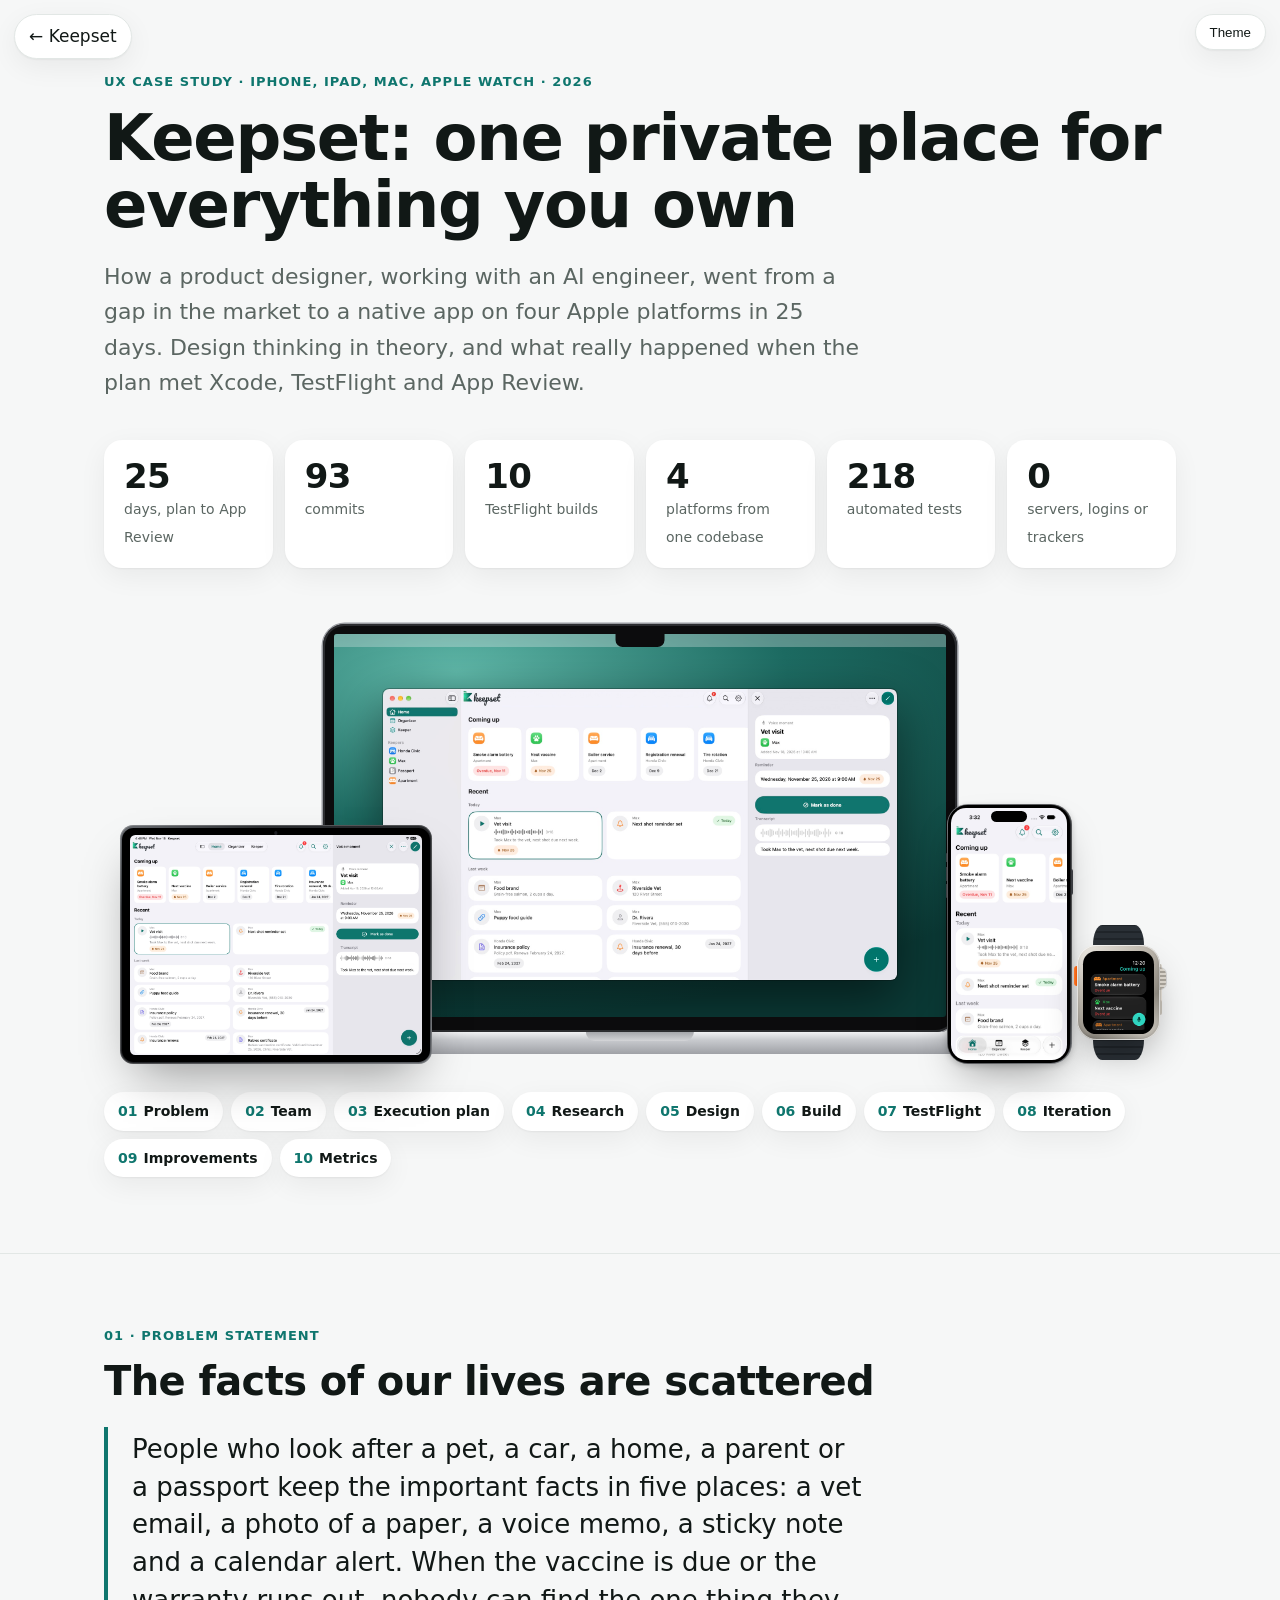
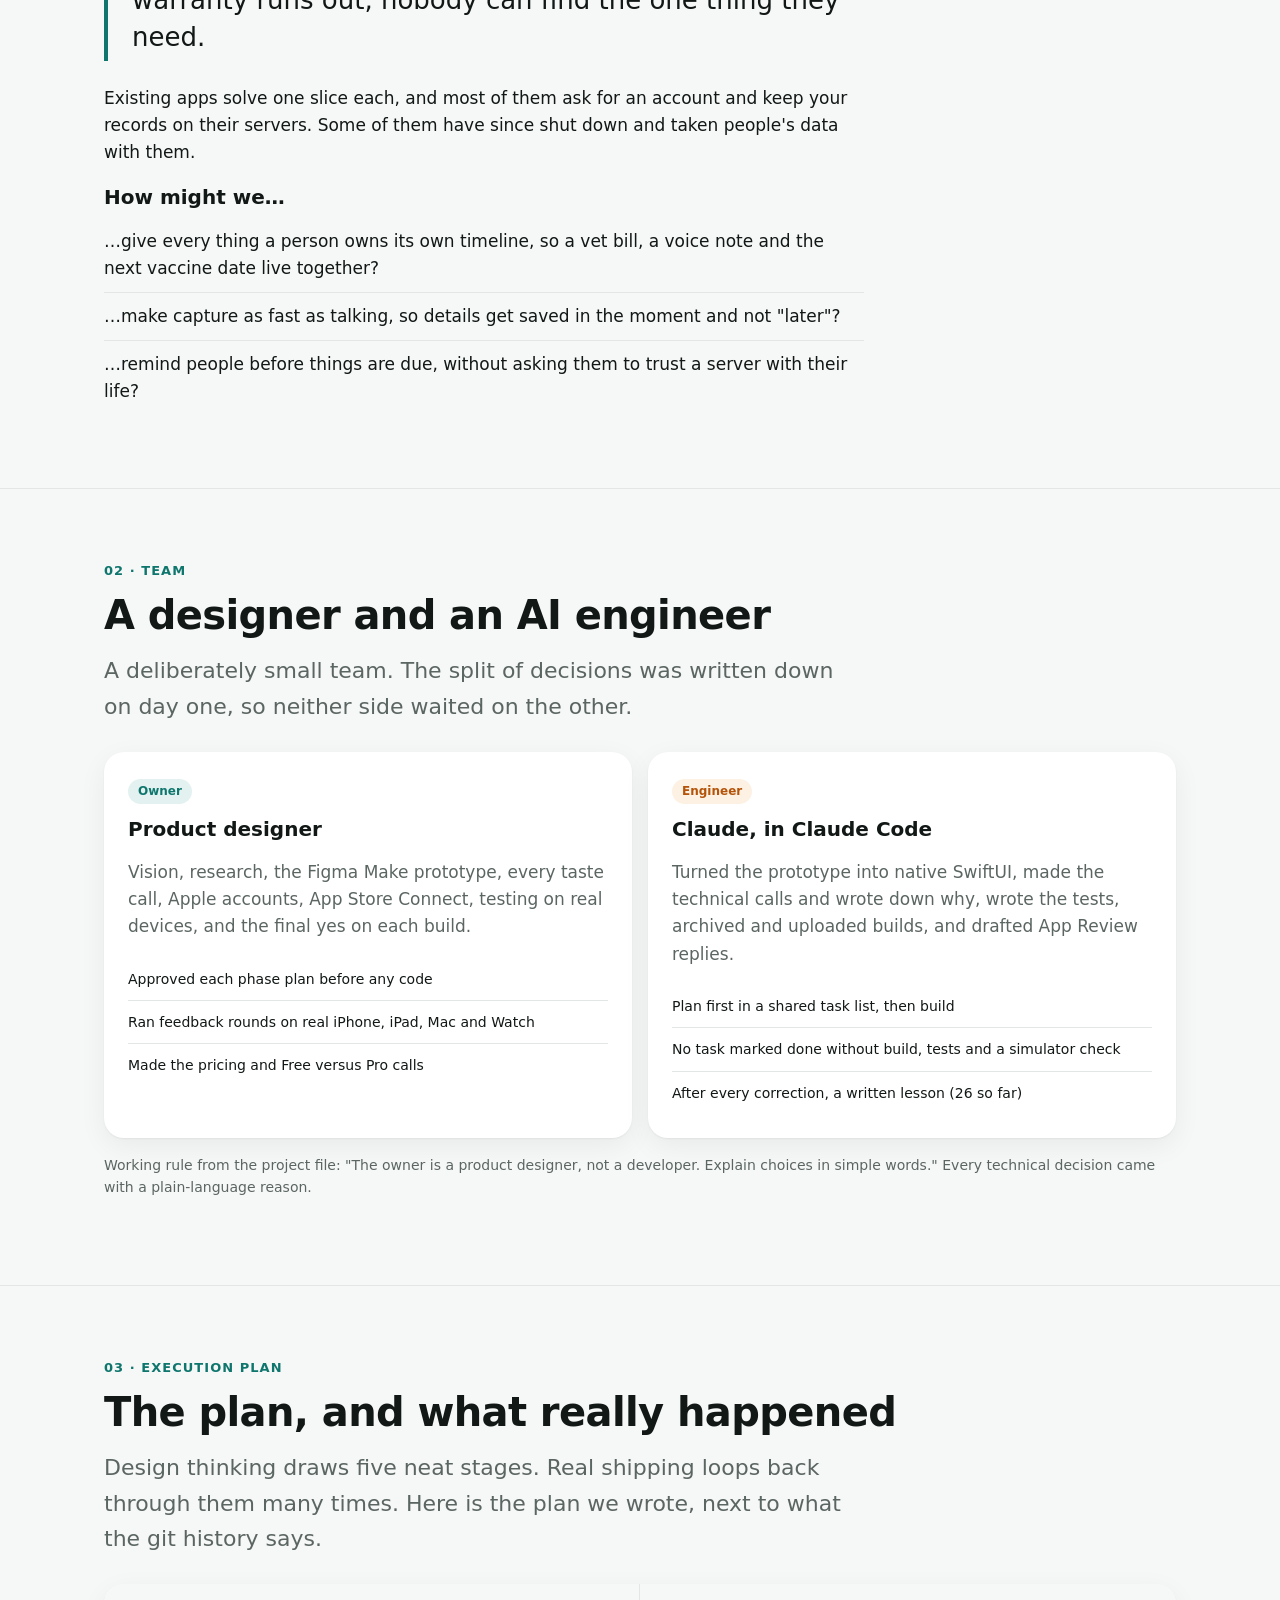
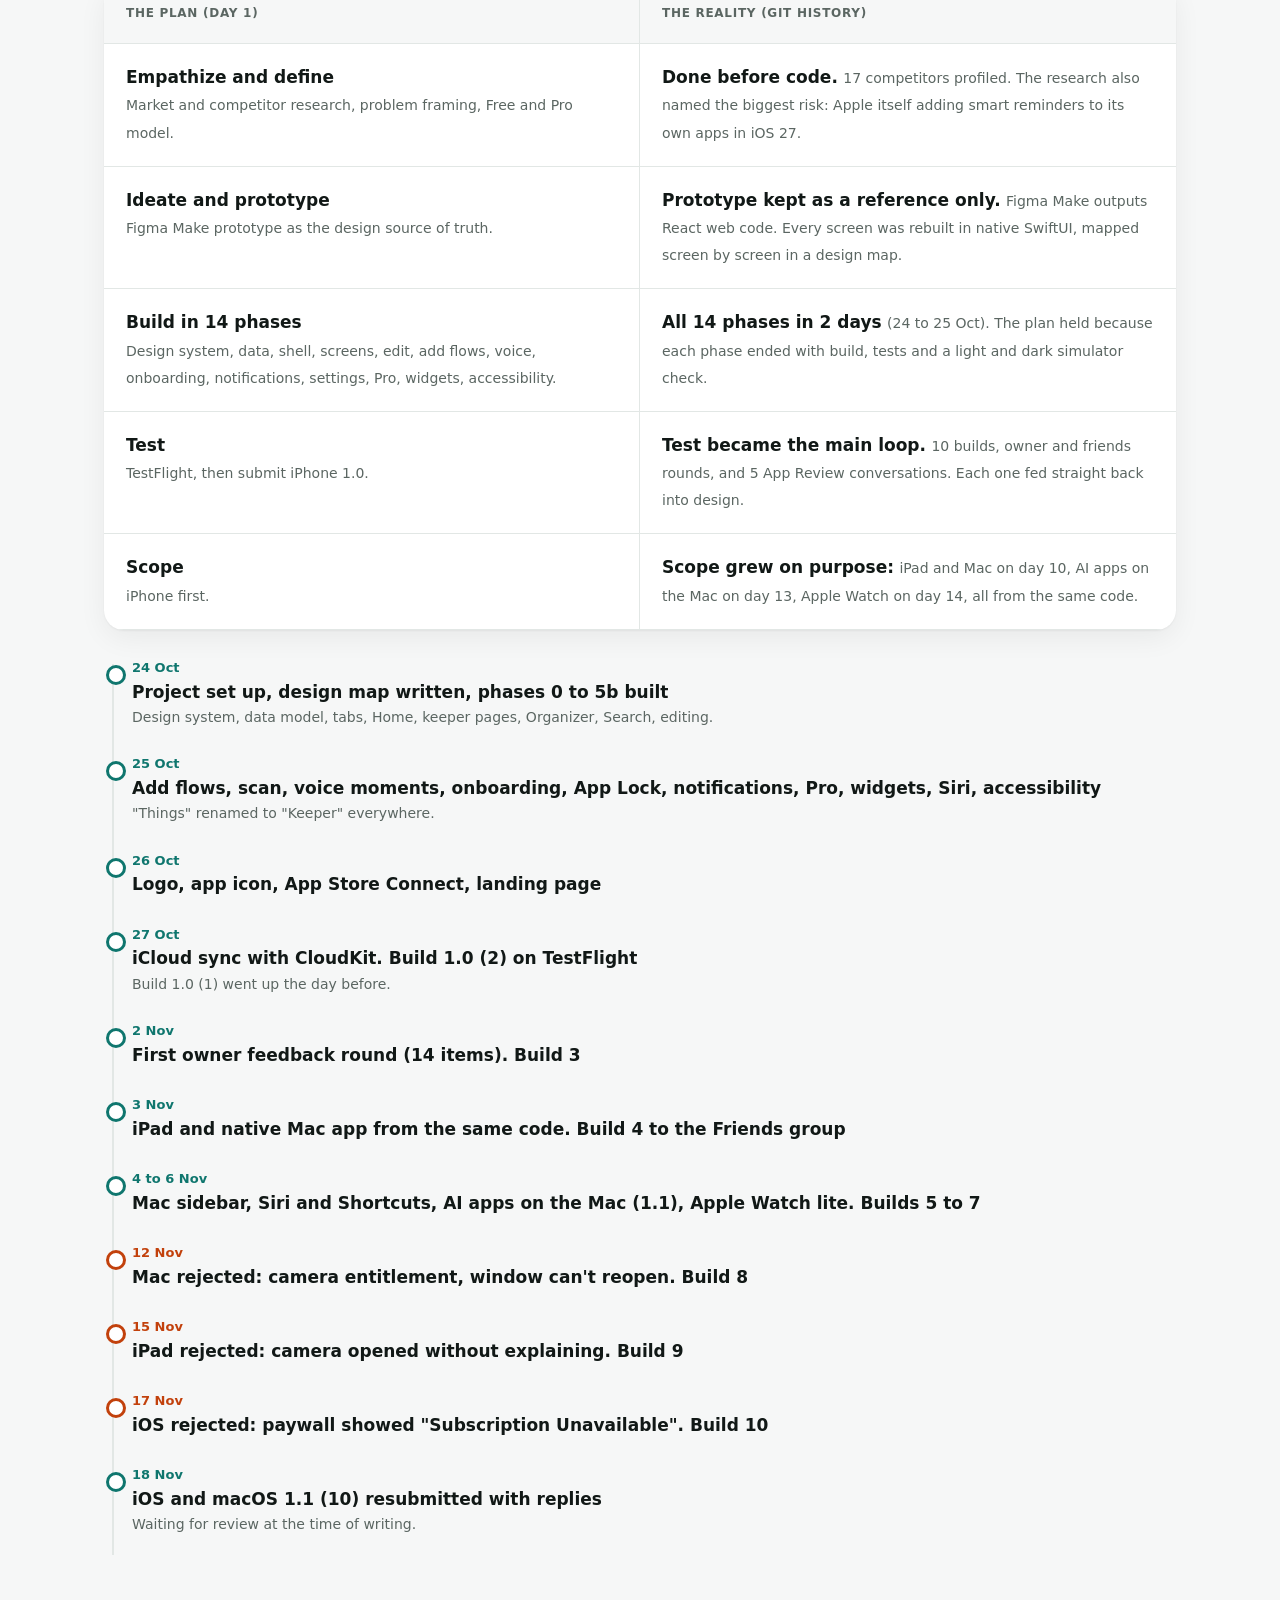
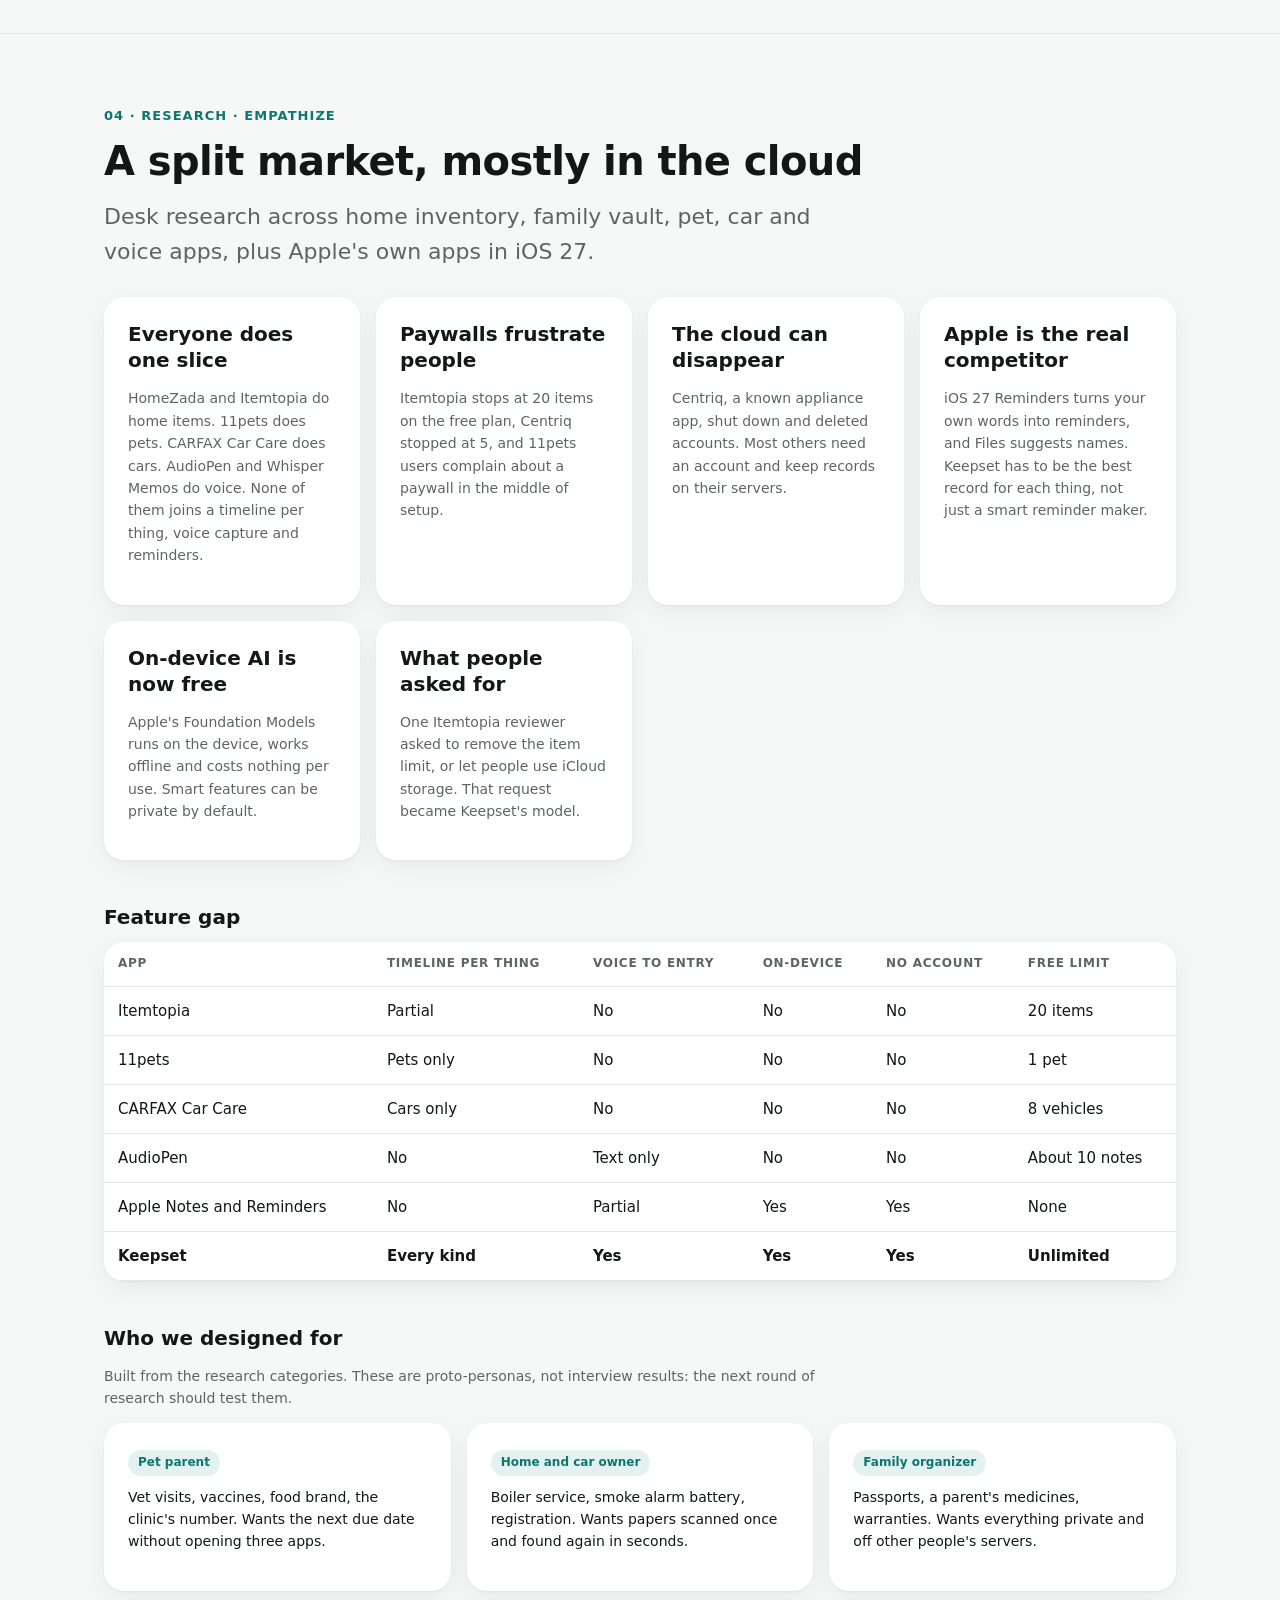
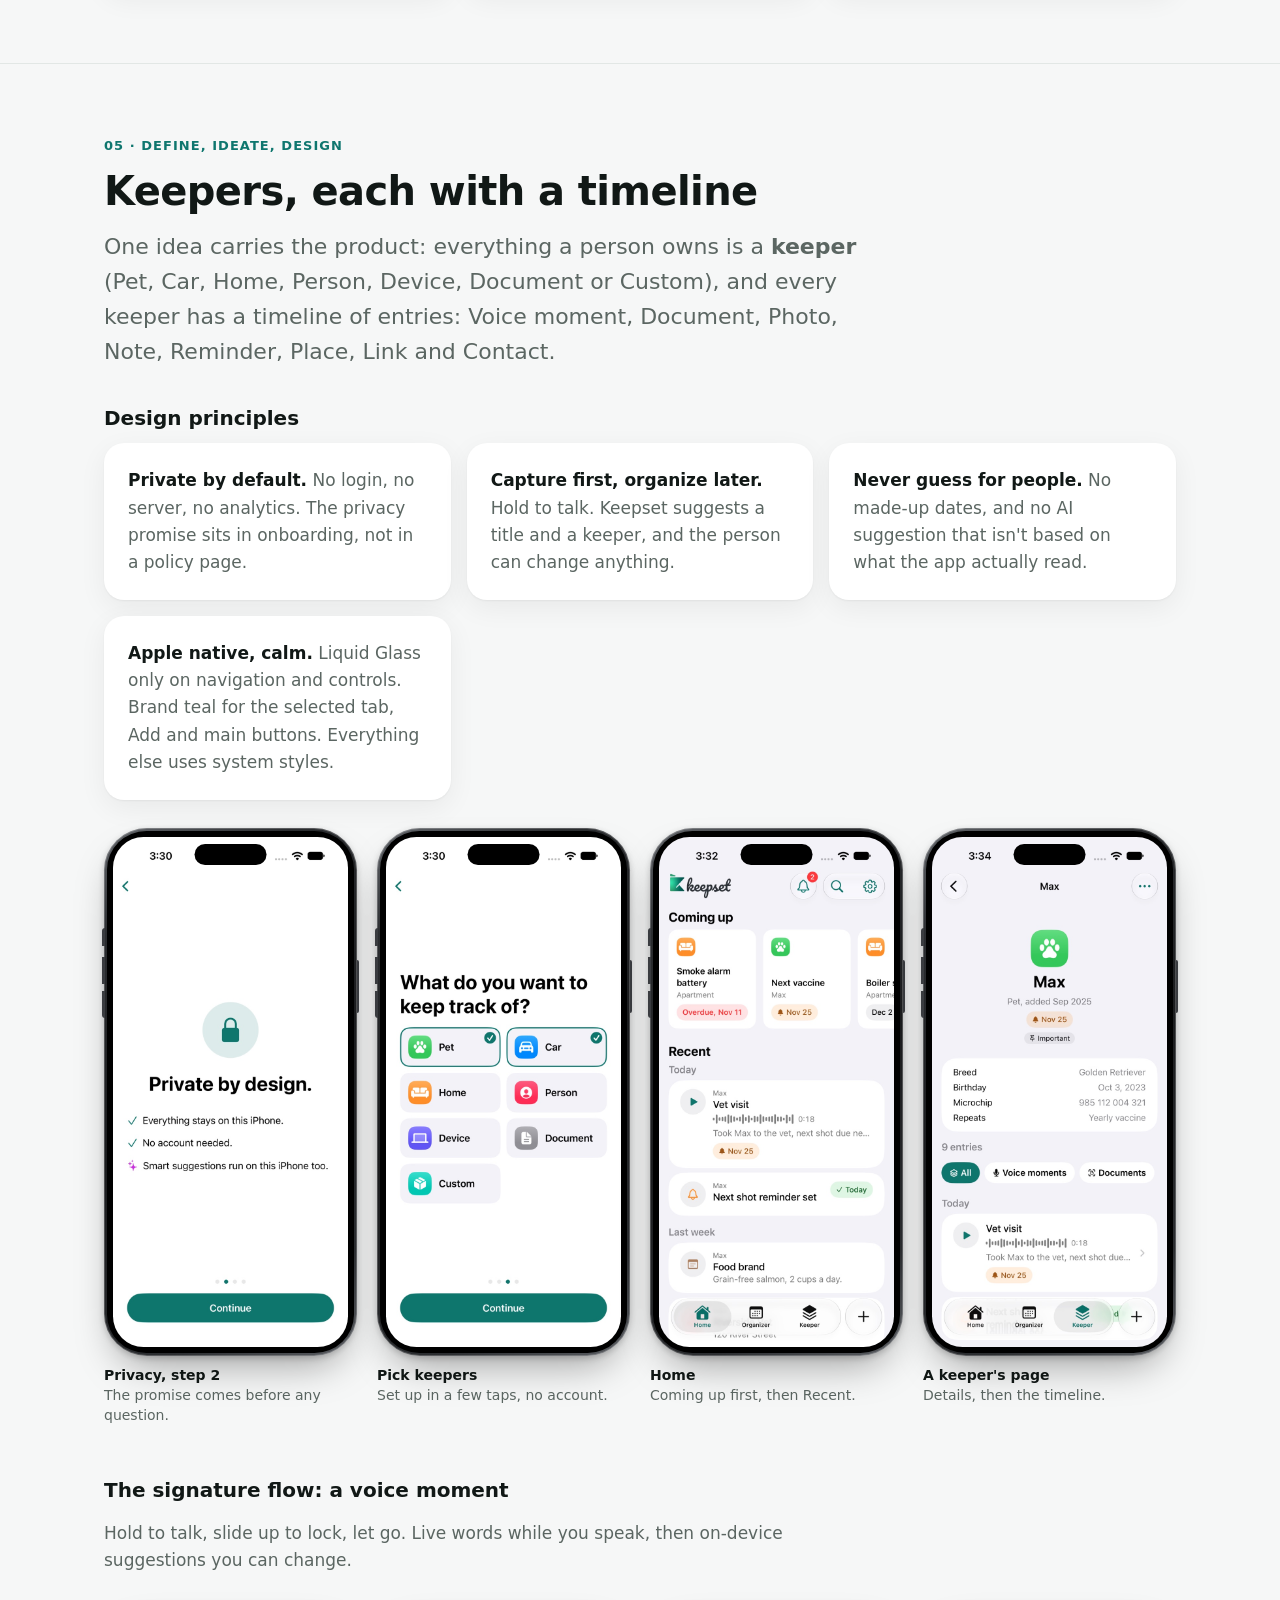
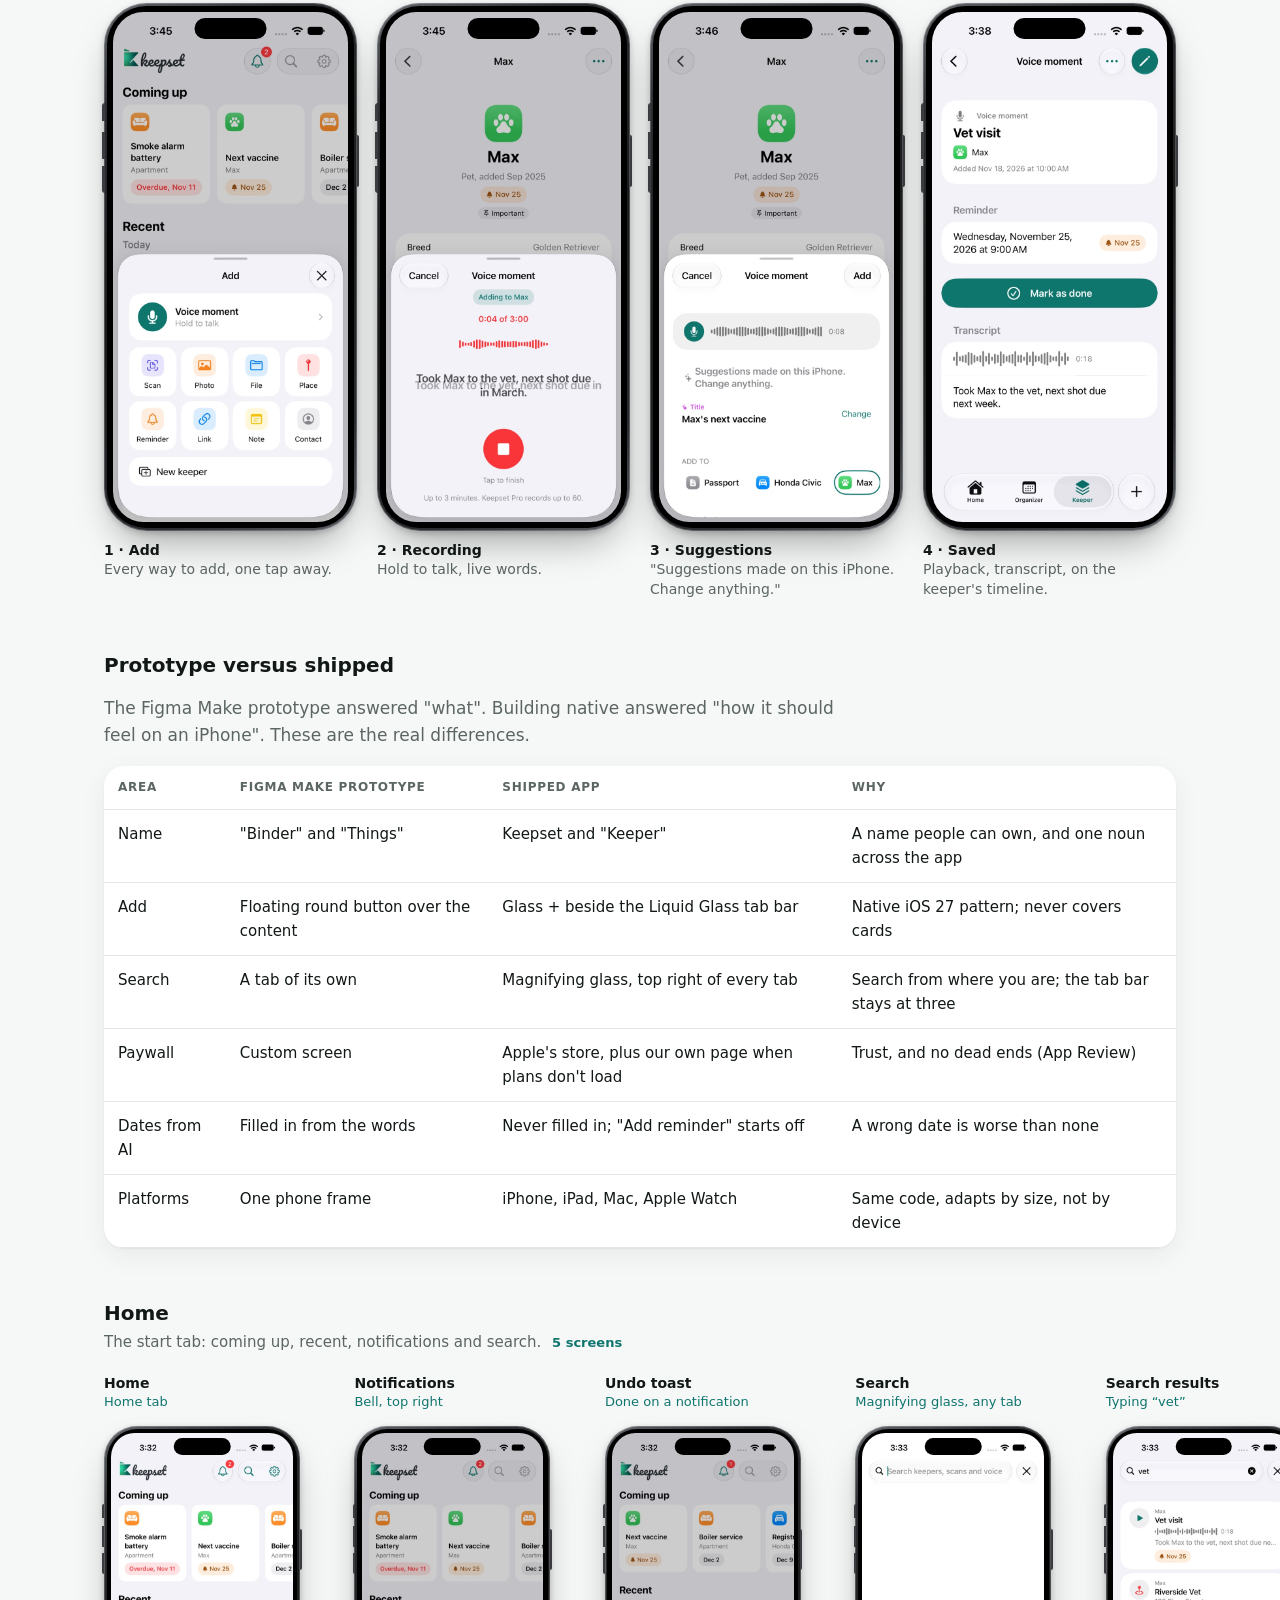
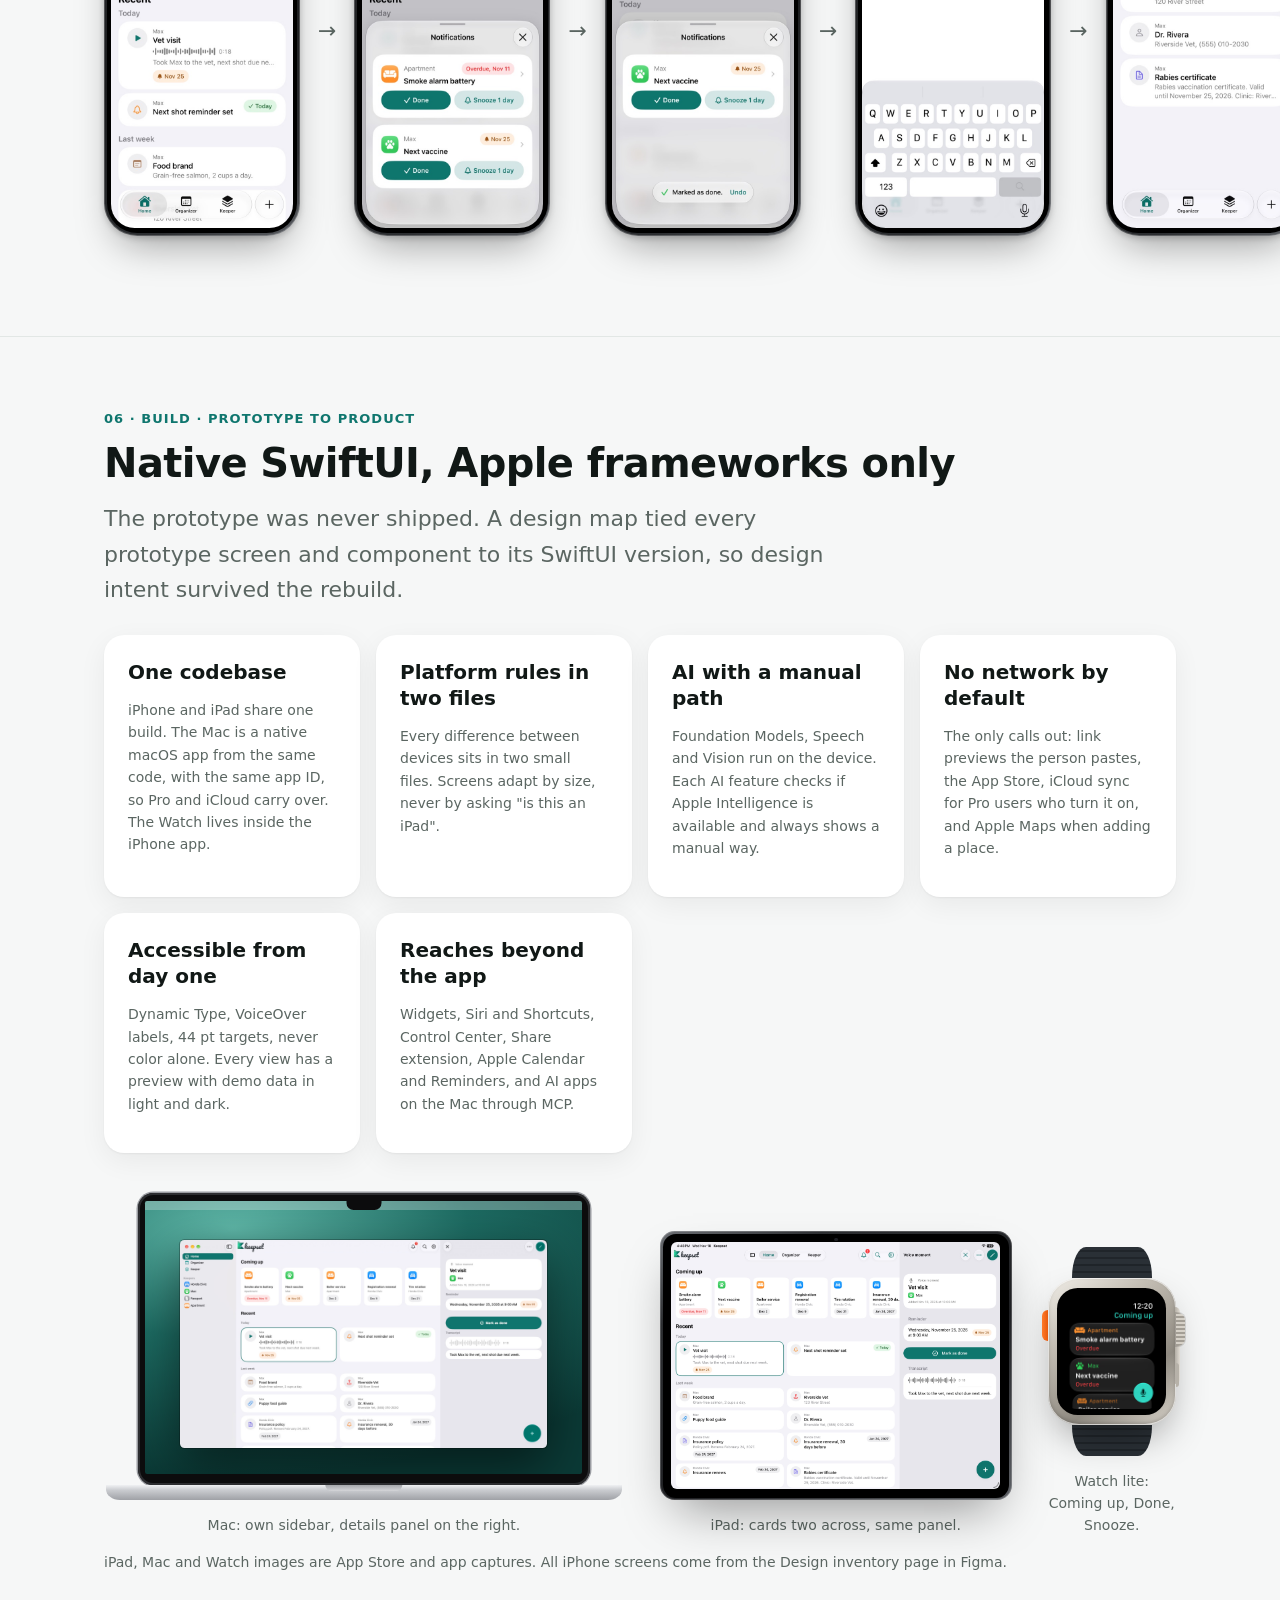
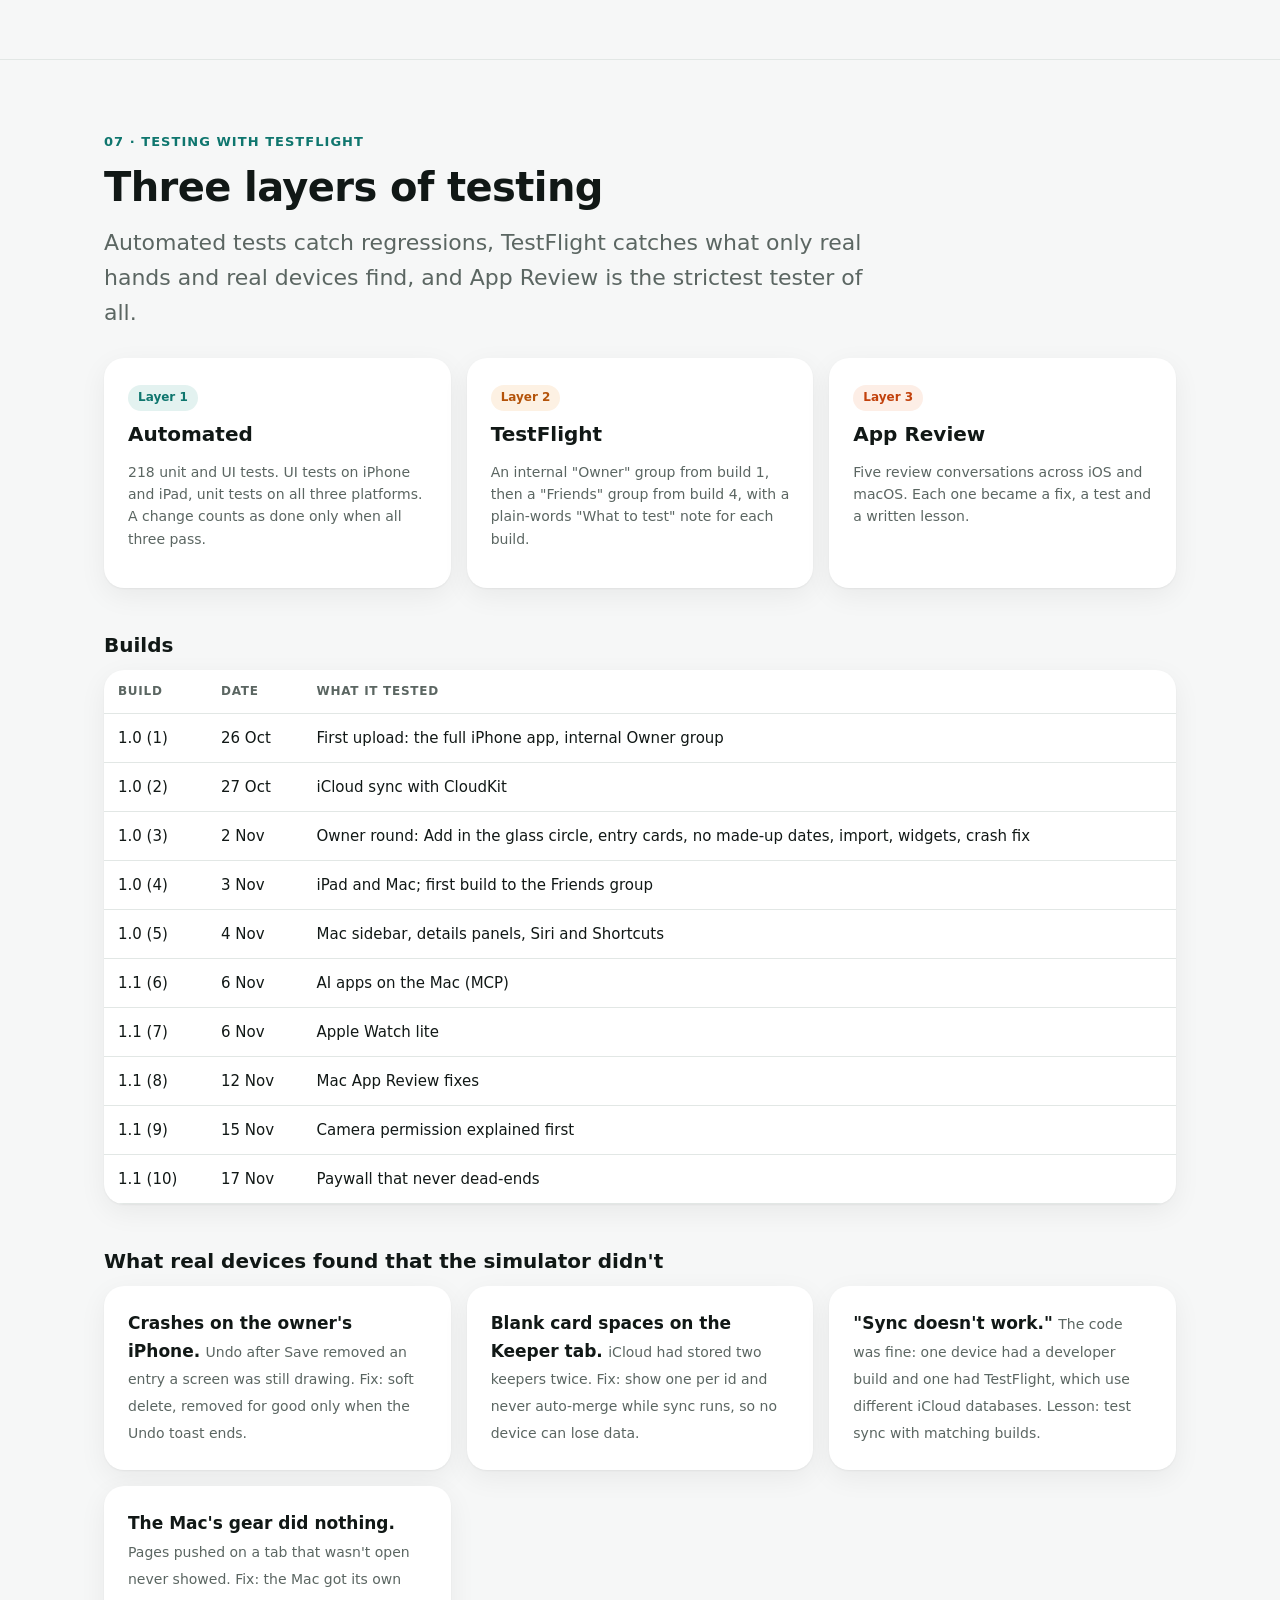
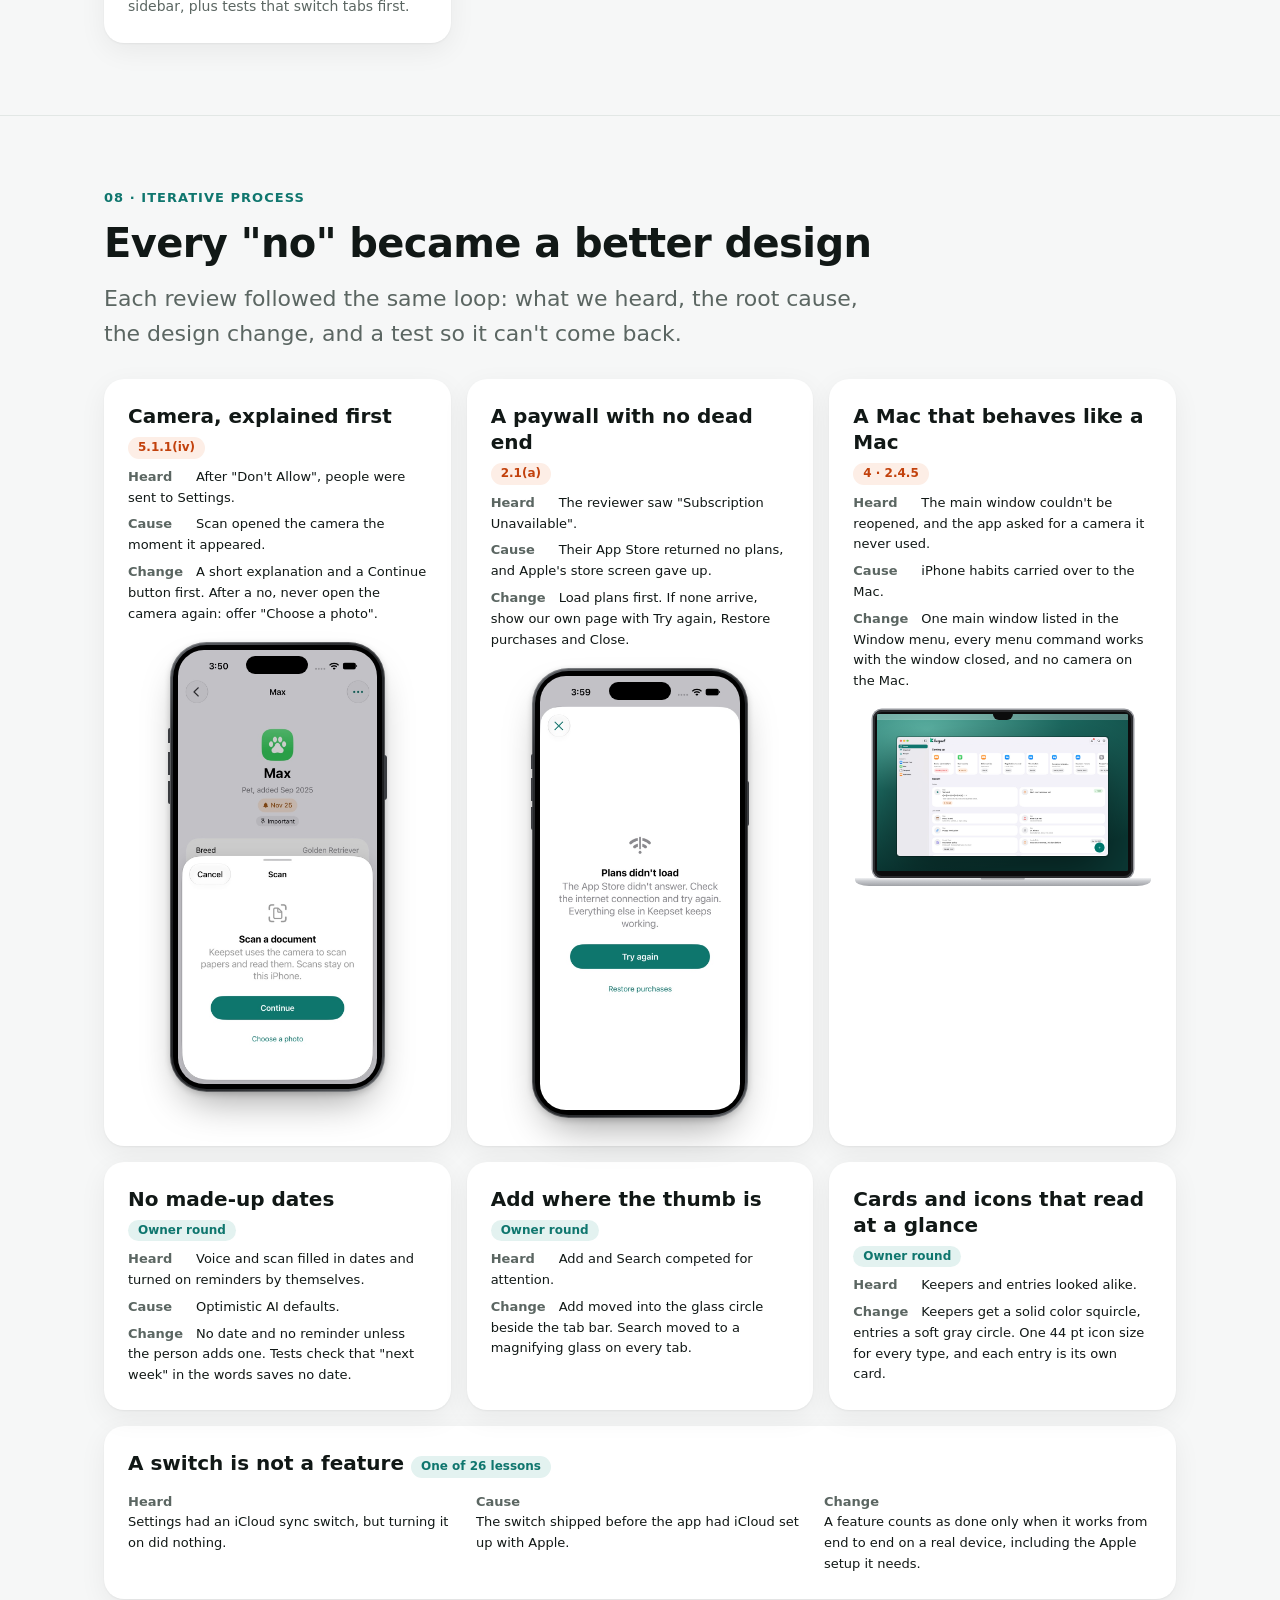
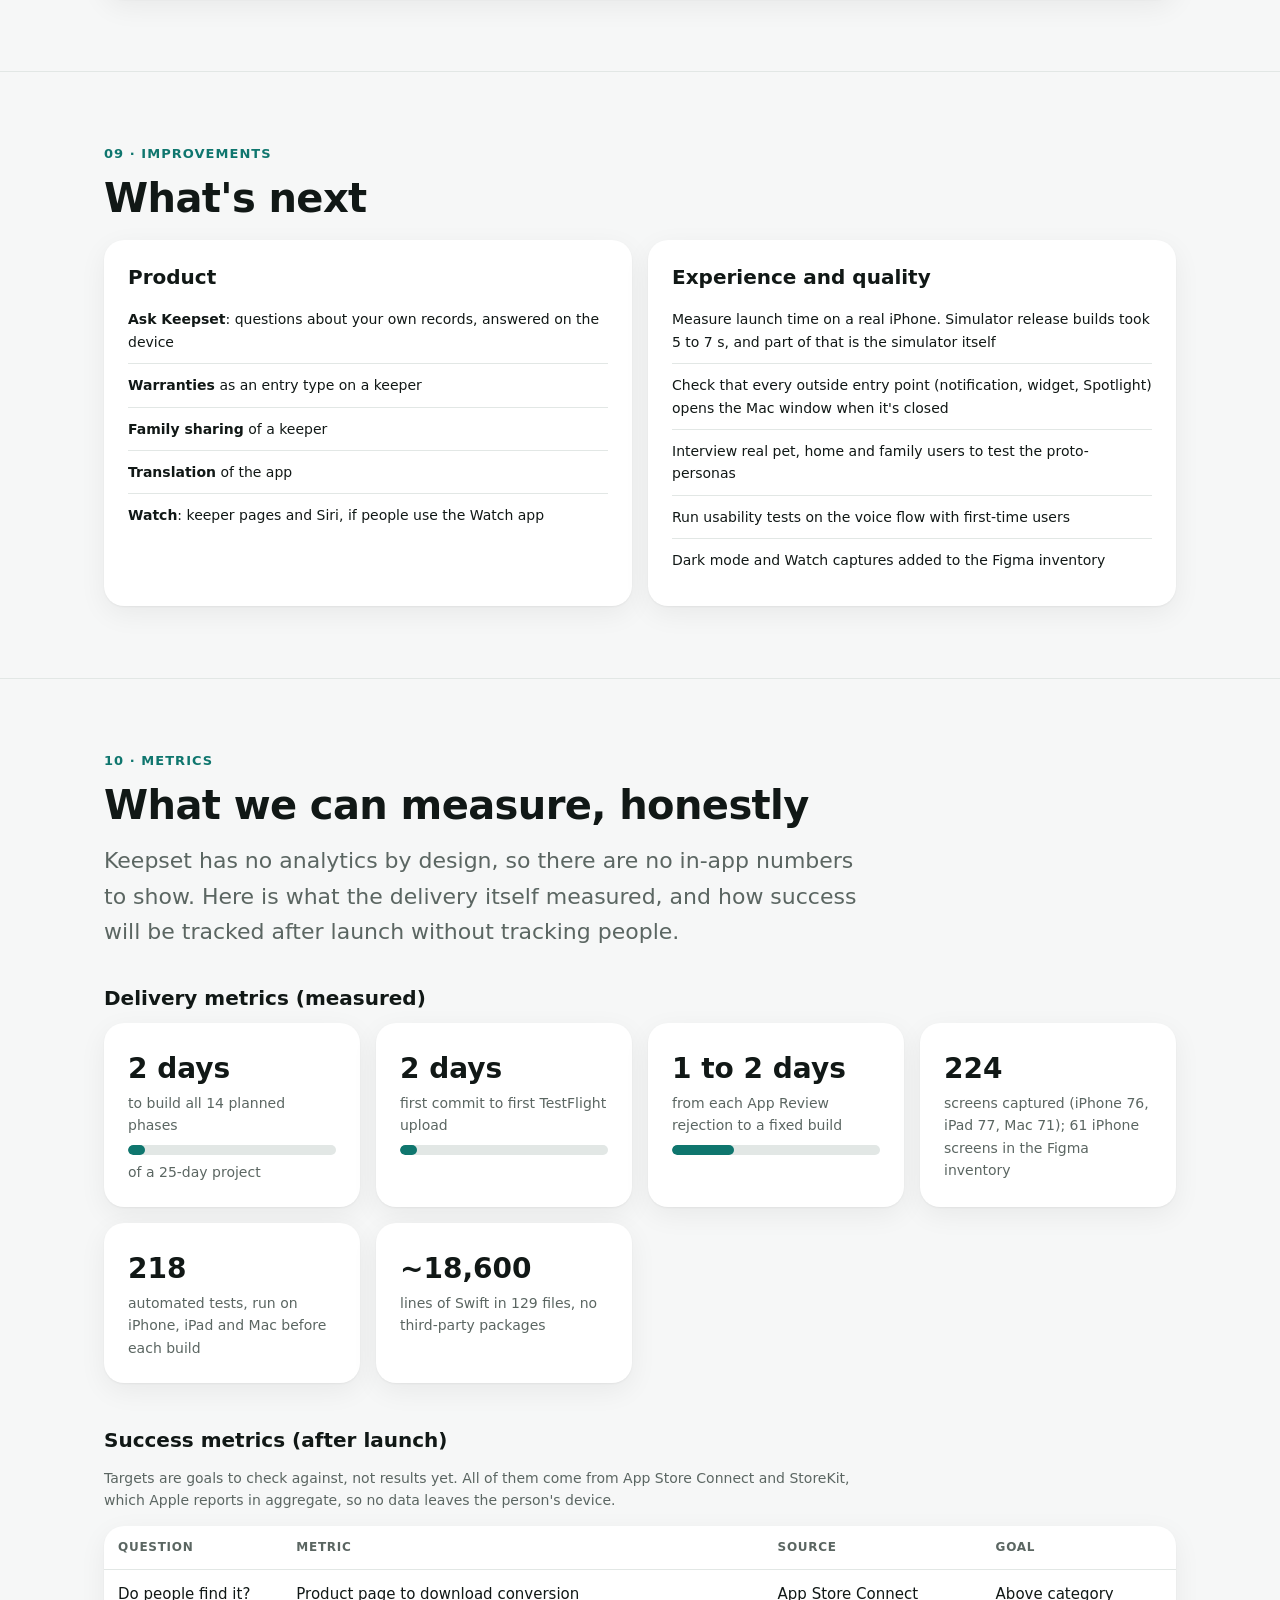
==== commit 25879a43: "Case study: complete flow behind a button Co-Authored-By: Claude Opus 5.5 <noreply@anthropic.com>" ====
--- a/case-study/index.html
+++ b/case-study/index.html
@@ -16,16 +16,16 @@
 :root{
   --bg:#f6f7f7; --surface:#ffffff; --ink:#111816; --muted:#5b6662; --line:#e2e7e5;
   --brand:#0f766e; --brand-soft:#e3f2f0; --due:#b45309; --due-soft:#fdf1e3; --bad:#c2410c; --bad-soft:#fdeee6;
-  --ai:#8e3fb8; --shadow:0 1px 2px rgba(0,0,0,.05),0 8px 28px rgba(0,0,0,.06);
+  --ai:#8e3fb8; --on-brand:#ffffff; --shadow:0 1px 2px rgba(0,0,0,.05),0 8px 28px rgba(0,0,0,.06);
 }
 @media (prefers-color-scheme:dark){:root:not([data-theme="light"]){
   --bg:#0d1110; --surface:#161c1b; --ink:#eef3f1; --muted:#9aa7a2; --line:#26302e;
-  --brand:#2dd4bf; --brand-soft:#123532; --due:#fbbf24; --due-soft:#3a2c10; --bad:#fb923c; --bad-soft:#3a2010; --ai:#d08bf5;
+  --brand:#2dd4bf; --brand-soft:#123532; --due:#fbbf24; --due-soft:#3a2c10; --bad:#fb923c; --bad-soft:#3a2010; --ai:#d08bf5; --on-brand:#0d1110;
   --shadow:0 1px 2px rgba(0,0,0,.4),0 8px 28px rgba(0,0,0,.35);
 }}
 :root[data-theme="dark"]{
   --bg:#0d1110; --surface:#161c1b; --ink:#eef3f1; --muted:#9aa7a2; --line:#26302e;
-  --brand:#2dd4bf; --brand-soft:#123532; --due:#fbbf24; --due-soft:#3a2c10; --bad:#fb923c; --bad-soft:#3a2010; --ai:#d08bf5;
+  --brand:#2dd4bf; --brand-soft:#123532; --due:#fbbf24; --due-soft:#3a2c10; --bad:#fb923c; --bad-soft:#3a2010; --ai:#d08bf5; --on-brand:#0d1110;
   --shadow:0 1px 2px rgba(0,0,0,.4),0 8px 28px rgba(0,0,0,.35);
 }
 *{box-sizing:border-box}
@@ -162,6 +162,9 @@
   .platforms{grid-template-columns:1fr 1fr}
   .platforms figure:first-child{grid-column:1/-1}
 }
+.btn{display:inline-flex;align-items:center;gap:8px;margin-top:20px;min-height:44px;padding:10px 22px;border:0;border-radius:999px;background:var(--brand);color:var(--on-brand);font:600 16px/1.2 inherit;cursor:pointer}
+.btn:hover{filter:brightness(1.08)}
+.btn:focus-visible{outline:2px solid var(--brand);outline-offset:3px}
 footer{padding:48px 0 80px;border-top:1px solid var(--line);color:var(--muted);font-size:14px}
 .homelink{position:fixed;top:14px;left:14px;z-index:5;border:1px solid var(--line);background:var(--surface);color:var(--ink);border-radius:999px;padding:8px 14px;font:600 13px/1.4 inherit;text-decoration:none;box-shadow:var(--shadow);min-height:36px}
 .toggle{position:fixed;top:14px;right:14px;z-index:5;border:1px solid var(--line);background:var(--surface);color:var(--ink);border-radius:999px;padding:8px 14px;font:600 13px/1 inherit;cursor:pointer;box-shadow:var(--shadow);min-height:36px}
@@ -591,7 +594,10 @@
   <div class="wrap">
     <p class="eyebrow">Appendix · Design inventory</p>
     <h2>The shipped flows</h2>
-    <p class="muted narrow">Exported from the Keepset App file in Figma, page "Design inventory": 61 iPhone screens on demo data, captured 18 Nov 2026. Read each row left to right; the line above each screen says how you get there. Scroll sideways.</p>
+    <p class="muted narrow">All 61 iPhone screens from the Figma page "Design inventory", in eight flows: Start, Home, Organizer, Keeper, Entry pages, Add, Settings and Pro.</p>
+    <button class="btn" id="flowsToggle" type="button" aria-expanded="false" aria-controls="allFlows">See the complete flow</button>
+    <div id="allFlows" hidden>
+    <p class="muted narrow small" style="margin-top:28px">Captured 18 Nov 2026 on demo data. Read each row left to right; the line above each screen says how you get there. Scroll sideways.</p>
     <div class="flowrow" id="flow-start"><div class="flowhead"><h3>Start</h3><p>First launch: welcome, onboarding, and App Lock on later launches. <span class="count">8 screens</span></p></div><div class="flowtrack" tabindex="0" aria-label="Start flow, scroll sideways"><figure class="fstep"><figcaption><b>Welcome</b><span>Launch picture</span></figcaption><div class="iphone"><div class="screen"><img src="images/flow-screens/start-01.jpg" alt="Welcome" loading="lazy"></div></div></figure><span class="farrow" aria-hidden="true">→</span><figure class="fstep"><figcaption><b>Onboarding 1 · Welcome</b><span>Get started</span></figcaption><div class="iphone"><div class="screen"><img src="images/flow-screens/start-02.jpg" alt="Onboarding 1 · Welcome" loading="lazy"></div></div></figure><span class="farrow" aria-hidden="true">→</span><figure class="fstep"><figcaption><b>Onboarding 2 · Privacy</b><span>Continue</span></figcaption><div class="iphone"><div class="screen"><img src="images/flow-screens/start-03.jpg" alt="Onboarding 2 · Privacy" loading="lazy"></div></div></figure><span class="farrow" aria-hidden="true">→</span><figure class="fstep"><figcaption><b>Onboarding 3 · Pick</b><span>What to keep track of</span></figcaption><div class="iphone"><div class="screen"><img src="images/flow-screens/start-04.jpg" alt="Onboarding 3 · Pick" loading="lazy"></div></div></figure><span class="farrow" aria-hidden="true">→</span><figure class="fstep"><figcaption><b>Onboarding 4 · Names</b><span>Name your keepers</span></figcaption><div class="iphone"><div class="screen"><img src="images/flow-screens/start-05.jpg" alt="Onboarding 4 · Names" loading="lazy"></div></div></figure><span class="farrow" aria-hidden="true">→</span><figure class="fstep"><figcaption><b>Onboarding 5 · Reminders</b><span>Allow reminders or Not now</span></figcaption><div class="iphone"><div class="screen"><img src="images/flow-screens/start-06.jpg" alt="Onboarding 5 · Reminders" loading="lazy"></div></div></figure><span class="farrow" aria-hidden="true">→</span><figure class="fstep"><figcaption><b>Onboarding 6 · App Lock</b><span>Ends on Home</span></figcaption><div class="iphone"><div class="screen"><img src="images/flow-screens/start-07.jpg" alt="Onboarding 6 · App Lock" loading="lazy"></div></div></figure><span class="farrow" aria-hidden="true">→</span><figure class="fstep"><figcaption><b>App Lock</b><span>Later launches, App Lock on</span></figcaption><div class="iphone"><div class="screen"><img src="images/flow-screens/start-08.jpg" alt="App Lock" loading="lazy"></div></div></figure></div></div>
     <div class="flowrow" id="flow-organizer"><div class="flowhead"><h3>Organizer</h3><p>Calendar of due items and what happened each day. <span class="count">2 screens</span></p></div><div class="flowtrack" tabindex="0" aria-label="Organizer flow, scroll sideways"><figure class="fstep"><figcaption><b>Organizer</b><span>Organizer tab, today</span></figcaption><div class="iphone"><div class="screen"><img src="images/flow-screens/organizer-01.jpg" alt="Organizer" loading="lazy"></div></div></figure><span class="farrow" aria-hidden="true">→</span><figure class="fstep"><figcaption><b>Another day</b><span>Tap a day</span></figcaption><div class="iphone"><div class="screen"><img src="images/flow-screens/organizer-02.jpg" alt="Another day" loading="lazy"></div></div></figure></div></div>
     <div class="flowrow" id="flow-keeper"><div class="flowhead"><h3>Keeper</h3><p>One keeper flow (Max): list, page, menus, edit and delete. <span class="count">8 screens</span></p></div><div class="flowtrack" tabindex="0" aria-label="Keeper flow, scroll sideways"><figure class="fstep"><figcaption><b>Keeper list</b><span>Keeper tab</span></figcaption><div class="iphone"><div class="screen"><img src="images/flow-screens/keeper-01.jpg" alt="Keeper list" loading="lazy"></div></div></figure><span class="farrow" aria-hidden="true">→</span><figure class="fstep"><figcaption><b>Max page</b><span>Tap Max</span></figcaption><div class="iphone"><div class="screen"><img src="images/flow-screens/keeper-02.jpg" alt="Max page" loading="lazy"></div></div></figure><span class="farrow" aria-hidden="true">→</span><figure class="fstep"><figcaption><b>More menu</b><span>••• top right</span></figcaption><div class="iphone"><div class="screen"><img src="images/flow-screens/keeper-03.jpg" alt="More menu" loading="lazy"></div></div></figure><span class="farrow" aria-hidden="true">→</span><figure class="fstep"><figcaption><b>Edit keeper</b><span>More › Edit keeper</span></figcaption><div class="iphone"><div class="screen"><img src="images/flow-screens/keeper-04.jpg" alt="Edit keeper" loading="lazy"></div></div></figure><span class="farrow" aria-hidden="true">→</span><figure class="fstep"><figcaption><b>Delete question</b><span>More › Delete keeper</span></figcaption><div class="iphone"><div class="screen"><img src="images/flow-screens/keeper-05.jpg" alt="Delete question" loading="lazy"></div></div></figure><span class="farrow" aria-hidden="true">→</span><figure class="fstep"><figcaption><b>Card hold menu</b><span>Press and hold a card</span></figcaption><div class="iphone"><div class="screen"><img src="images/flow-screens/keeper-06.jpg" alt="Card hold menu" loading="lazy"></div></div></figure><span class="farrow" aria-hidden="true">→</span><figure class="fstep"><figcaption><b>Swipe menu</b><span>Swipe a card left</span></figcaption><div class="iphone"><div class="screen"><img src="images/flow-screens/keeper-07.jpg" alt="Swipe menu" loading="lazy"></div></div></figure><span class="farrow" aria-hidden="true">→</span><figure class="fstep"><figcaption><b>New keeper</b><span>Add › New keeper</span></figcaption><div class="iphone"><div class="screen"><img src="images/flow-screens/keeper-08.jpg" alt="New keeper" loading="lazy"></div></div></figure></div></div>
@@ -599,6 +605,7 @@
     <div class="flowrow" id="flow-add"><div class="flowhead"><h3>Add</h3><p>The + button. Saves to the keeper that is open. <span class="count">10 screens</span></p></div><div class="flowtrack" tabindex="0" aria-label="Add flow, scroll sideways"><figure class="fstep"><figcaption><b>Add sheet</b><span>+ button</span></figcaption><div class="iphone"><div class="screen"><img src="images/flow-screens/add-01.jpg" alt="Add sheet" loading="lazy"></div></div></figure><span class="farrow" aria-hidden="true">→</span><figure class="fstep"><figcaption><b>Voice moment · Ready</b><span>Voice moment</span></figcaption><div class="iphone"><div class="screen"><img src="images/flow-screens/add-02.jpg" alt="Voice moment · Ready" loading="lazy"></div></div></figure><span class="farrow" aria-hidden="true">→</span><figure class="fstep"><figcaption><b>Voice moment · Recording</b><span>Hold to talk, slide up to lock</span></figcaption><div class="iphone"><div class="screen"><img src="images/flow-screens/add-03.jpg" alt="Voice moment · Recording" loading="lazy"></div></div></figure><span class="farrow" aria-hidden="true">→</span><figure class="fstep"><figcaption><b>Voice moment · Suggestions</b><span>Let go</span></figcaption><div class="iphone"><div class="screen"><img src="images/flow-screens/add-04.jpg" alt="Voice moment · Suggestions" loading="lazy"></div></div></figure><span class="farrow" aria-hidden="true">→</span><figure class="fstep"><figcaption><b>Note</b><span>Add › Note</span></figcaption><div class="iphone"><div class="screen"><img src="images/flow-screens/add-05.jpg" alt="Note" loading="lazy"></div></div></figure><span class="farrow" aria-hidden="true">→</span><figure class="fstep"><figcaption><b>Reminder</b><span>Add › Reminder</span></figcaption><div class="iphone"><div class="screen"><img src="images/flow-screens/add-06.jpg" alt="Reminder" loading="lazy"></div></div></figure><span class="farrow" aria-hidden="true">→</span><figure class="fstep"><figcaption><b>Link</b><span>Add › Link</span></figcaption><div class="iphone"><div class="screen"><img src="images/flow-screens/add-07.jpg" alt="Link" loading="lazy"></div></div></figure><span class="farrow" aria-hidden="true">→</span><figure class="fstep"><figcaption><b>Place</b><span>Add › Place</span></figcaption><div class="iphone"><div class="screen"><img src="images/flow-screens/add-08.jpg" alt="Place" loading="lazy"></div></div></figure><span class="farrow" aria-hidden="true">→</span><figure class="fstep"><figcaption><b>Scan</b><span>Add › Scan, before the camera</span></figcaption><div class="iphone"><div class="screen"><img src="images/flow-screens/add-09.jpg" alt="Scan" loading="lazy"></div></div></figure><span class="farrow" aria-hidden="true">→</span><figure class="fstep"><figcaption><b>File</b><span>Add › File</span></figcaption><div class="iphone"><div class="screen"><img src="images/flow-screens/add-10.jpg" alt="File" loading="lazy"></div></div></figure></div></div>
     <div class="flowrow" id="flow-settings"><div class="flowhead"><h3>Settings</h3><p>Gear on Home, top right. <span class="count">15 screens</span></p></div><div class="flowtrack" tabindex="0" aria-label="Settings flow, scroll sideways"><figure class="fstep"><figcaption><b>Settings</b><span>Gear on Home</span></figcaption><div class="iphone"><div class="screen"><img src="images/flow-screens/settings-01.jpg" alt="Settings" loading="lazy"></div></div></figure><span class="farrow" aria-hidden="true">→</span><figure class="fstep"><figcaption><b>Keepset Pro</b><span>Plan</span></figcaption><div class="iphone"><div class="screen"><img src="images/flow-screens/settings-02.jpg" alt="Keepset Pro" loading="lazy"></div></div></figure><span class="farrow" aria-hidden="true">→</span><figure class="fstep"><figcaption><b>Categories</b><span>Organize</span></figcaption><div class="iphone"><div class="screen"><img src="images/flow-screens/settings-03.jpg" alt="Categories" loading="lazy"></div></div></figure><span class="farrow" aria-hidden="true">→</span><figure class="fstep"><figcaption><b>Category editor</b><span>+ New category</span></figcaption><div class="iphone"><div class="screen"><img src="images/flow-screens/settings-04.jpg" alt="Category editor" loading="lazy"></div></div></figure><span class="farrow" aria-hidden="true">→</span><figure class="fstep"><figcaption><b>Reminders</b><span>Organize</span></figcaption><div class="iphone"><div class="screen"><img src="images/flow-screens/settings-05.jpg" alt="Reminders" loading="lazy"></div></div></figure><span class="farrow" aria-hidden="true">→</span><figure class="fstep"><figcaption><b>Calendar and Reminders</b><span>Organize</span></figcaption><div class="iphone"><div class="screen"><img src="images/flow-screens/settings-06.jpg" alt="Calendar and Reminders" loading="lazy"></div></div></figure><span class="farrow" aria-hidden="true">→</span><figure class="fstep"><figcaption><b>From Calendar</b><span>Bring in › From Calendar</span></figcaption><div class="iphone"><div class="screen"><img src="images/flow-screens/settings-07.jpg" alt="From Calendar" loading="lazy"></div></div></figure><span class="farrow" aria-hidden="true">→</span><figure class="fstep"><figcaption><b>Privacy and security</b><span>Preferences</span></figcaption><div class="iphone"><div class="screen"><img src="images/flow-screens/settings-08.jpg" alt="Privacy and security" loading="lazy"></div></div></figure><span class="farrow" aria-hidden="true">→</span><figure class="fstep"><figcaption><b>Smart features</b><span>Preferences</span></figcaption><div class="iphone"><div class="screen"><img src="images/flow-screens/settings-09.jpg" alt="Smart features" loading="lazy"></div></div></figure><span class="farrow" aria-hidden="true">→</span><figure class="fstep"><figcaption><b>Voice</b><span>Preferences</span></figcaption><div class="iphone"><div class="screen"><img src="images/flow-screens/settings-10.jpg" alt="Voice" loading="lazy"></div></div></figure><span class="farrow" aria-hidden="true">→</span><figure class="fstep"><figcaption><b>Appearance</b><span>Preferences</span></figcaption><div class="iphone"><div class="screen"><img src="images/flow-screens/settings-11.jpg" alt="Appearance" loading="lazy"></div></div></figure><span class="farrow" aria-hidden="true">→</span><figure class="fstep"><figcaption><b>Siri and widgets</b><span>More</span></figcaption><div class="iphone"><div class="screen"><img src="images/flow-screens/settings-12.jpg" alt="Siri and widgets" loading="lazy"></div></div></figure><span class="farrow" aria-hidden="true">→</span><figure class="fstep"><figcaption><b>Data</b><span>More</span></figcaption><div class="iphone"><div class="screen"><img src="images/flow-screens/settings-13.jpg" alt="Data" loading="lazy"></div></div></figure><span class="farrow" aria-hidden="true">→</span><figure class="fstep"><figcaption><b>About</b><span>More</span></figcaption><div class="iphone"><div class="screen"><img src="images/flow-screens/settings-14.jpg" alt="About" loading="lazy"></div></div></figure><span class="farrow" aria-hidden="true">→</span><figure class="fstep"><figcaption><b>Privacy</b><span>About › Privacy</span></figcaption><div class="iphone"><div class="screen"><img src="images/flow-screens/settings-15.jpg" alt="Privacy" loading="lazy"></div></div></figure></div></div>
     <div class="flowrow" id="flow-pro"><div class="flowhead"><h3>Pro</h3><p>Keepset Pro: plans, and what happens when plans don’t load. <span class="count">3 screens</span></p></div><div class="flowtrack" tabindex="0" aria-label="Pro flow, scroll sideways"><figure class="fstep"><figcaption><b>Paywall</b><span>Keepset Pro › See plans</span></figcaption><div class="iphone"><div class="screen"><img src="images/flow-screens/pro-01.jpg" alt="Paywall" loading="lazy"></div></div></figure><span class="farrow" aria-hidden="true">→</span><figure class="fstep"><figcaption><b>Plans didn’t load</b><span>Same, App Store unreachable</span></figcaption><div class="iphone"><div class="screen"><img src="images/flow-screens/pro-02.jpg" alt="Plans didn’t load" loading="lazy"></div></div></figure><span class="farrow" aria-hidden="true">→</span><figure class="fstep"><figcaption><b>Share summary</b><span>Max › More › Share summary (Pro)</span></figcaption><div class="iphone"><div class="screen"><img src="images/flow-screens/pro-03.jpg" alt="Share summary" loading="lazy"></div></div></figure></div></div>
+    </div>
   </div>
 </section>
 
@@ -622,6 +629,12 @@
 </footer>
 
 <script>
+(function(){
+  var b=document.getElementById('flowsToggle'), box=document.getElementById('allFlows');
+  function set(open){box.hidden=!open;b.setAttribute('aria-expanded',open);b.textContent=open?'Hide the complete flow':'See the complete flow';}
+  b.addEventListener('click',function(){var open=box.hidden;set(open);if(!open)document.getElementById('flows').scrollIntoView({block:'start'});});
+  if(/^#flow-/.test(location.hash)&&box.querySelector(location.hash)){set(true);box.querySelector(location.hash).scrollIntoView();}
+})();
 (function(){
   var root=document.documentElement, btn=document.getElementById('themeToggle'), key='keepset-cs-theme';
   try{var s=localStorage.getItem(key); if(s) root.setAttribute('data-theme',s);}catch(e){}
